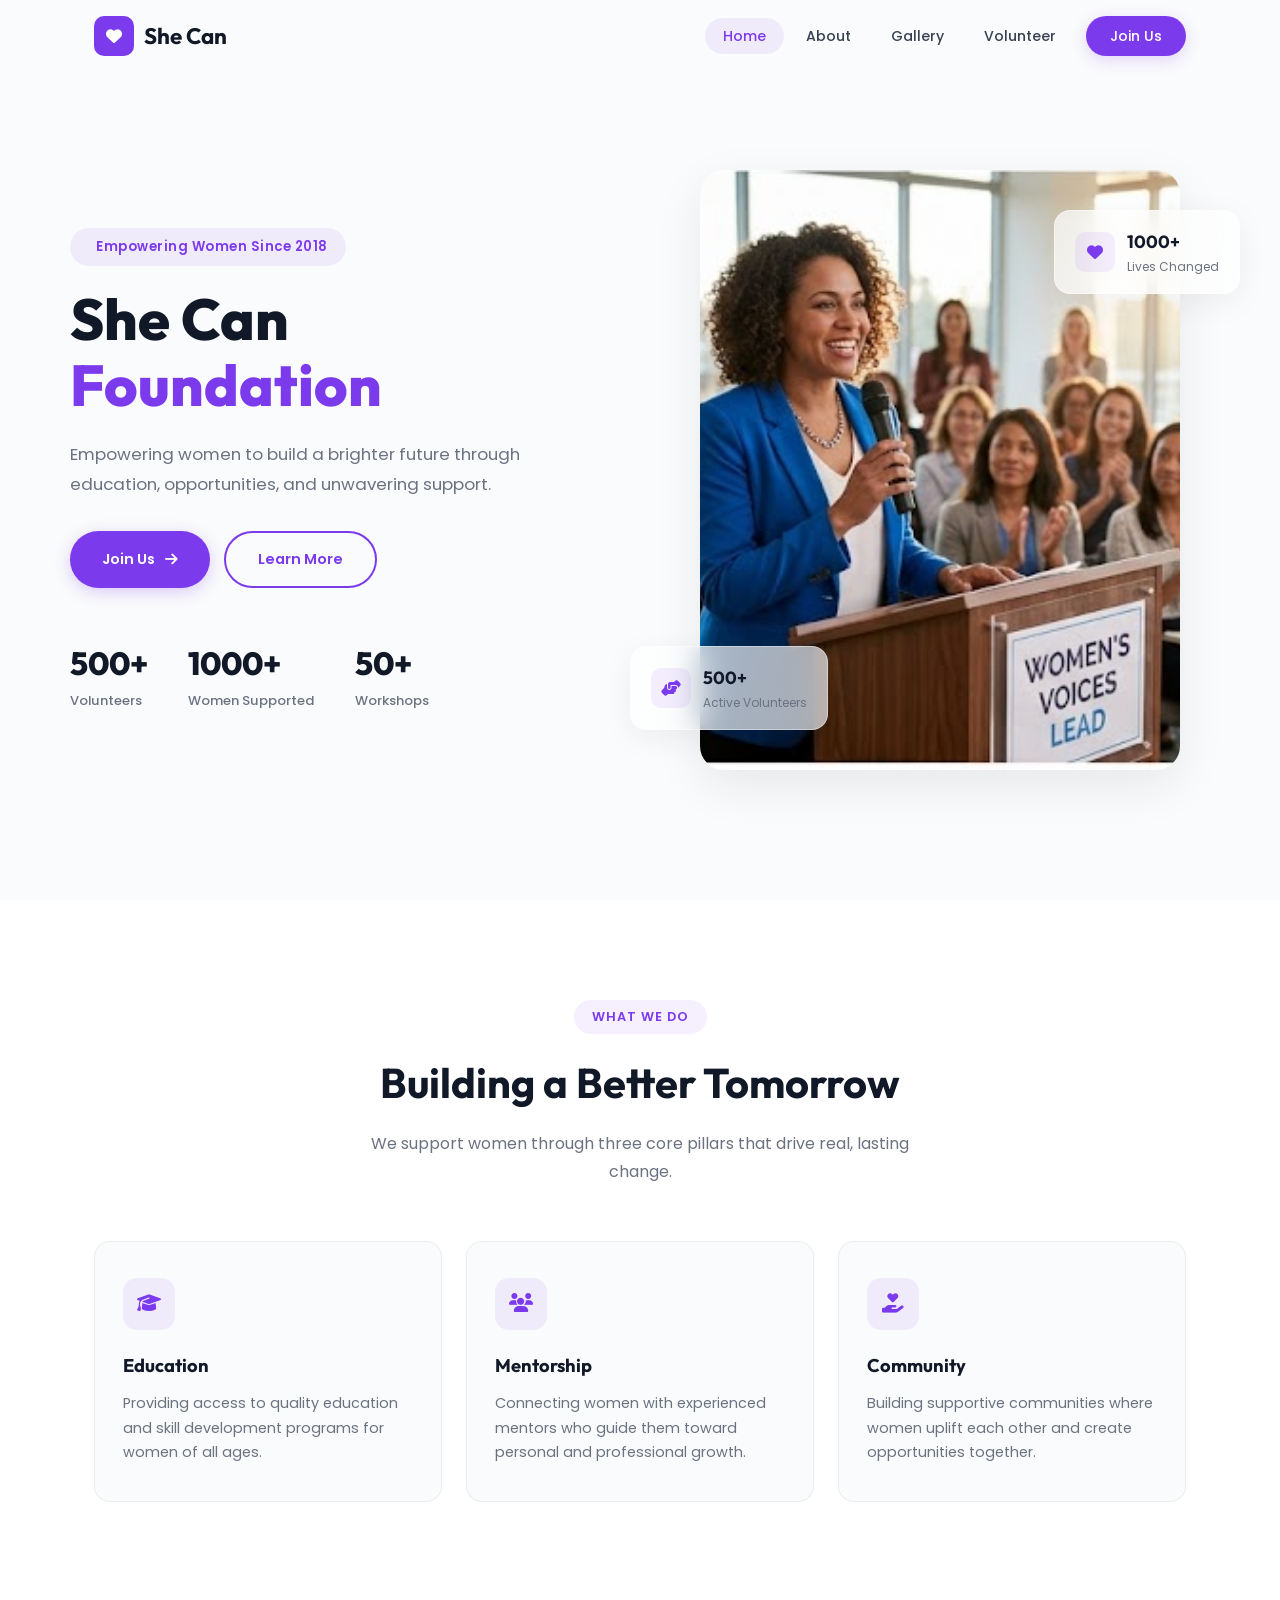
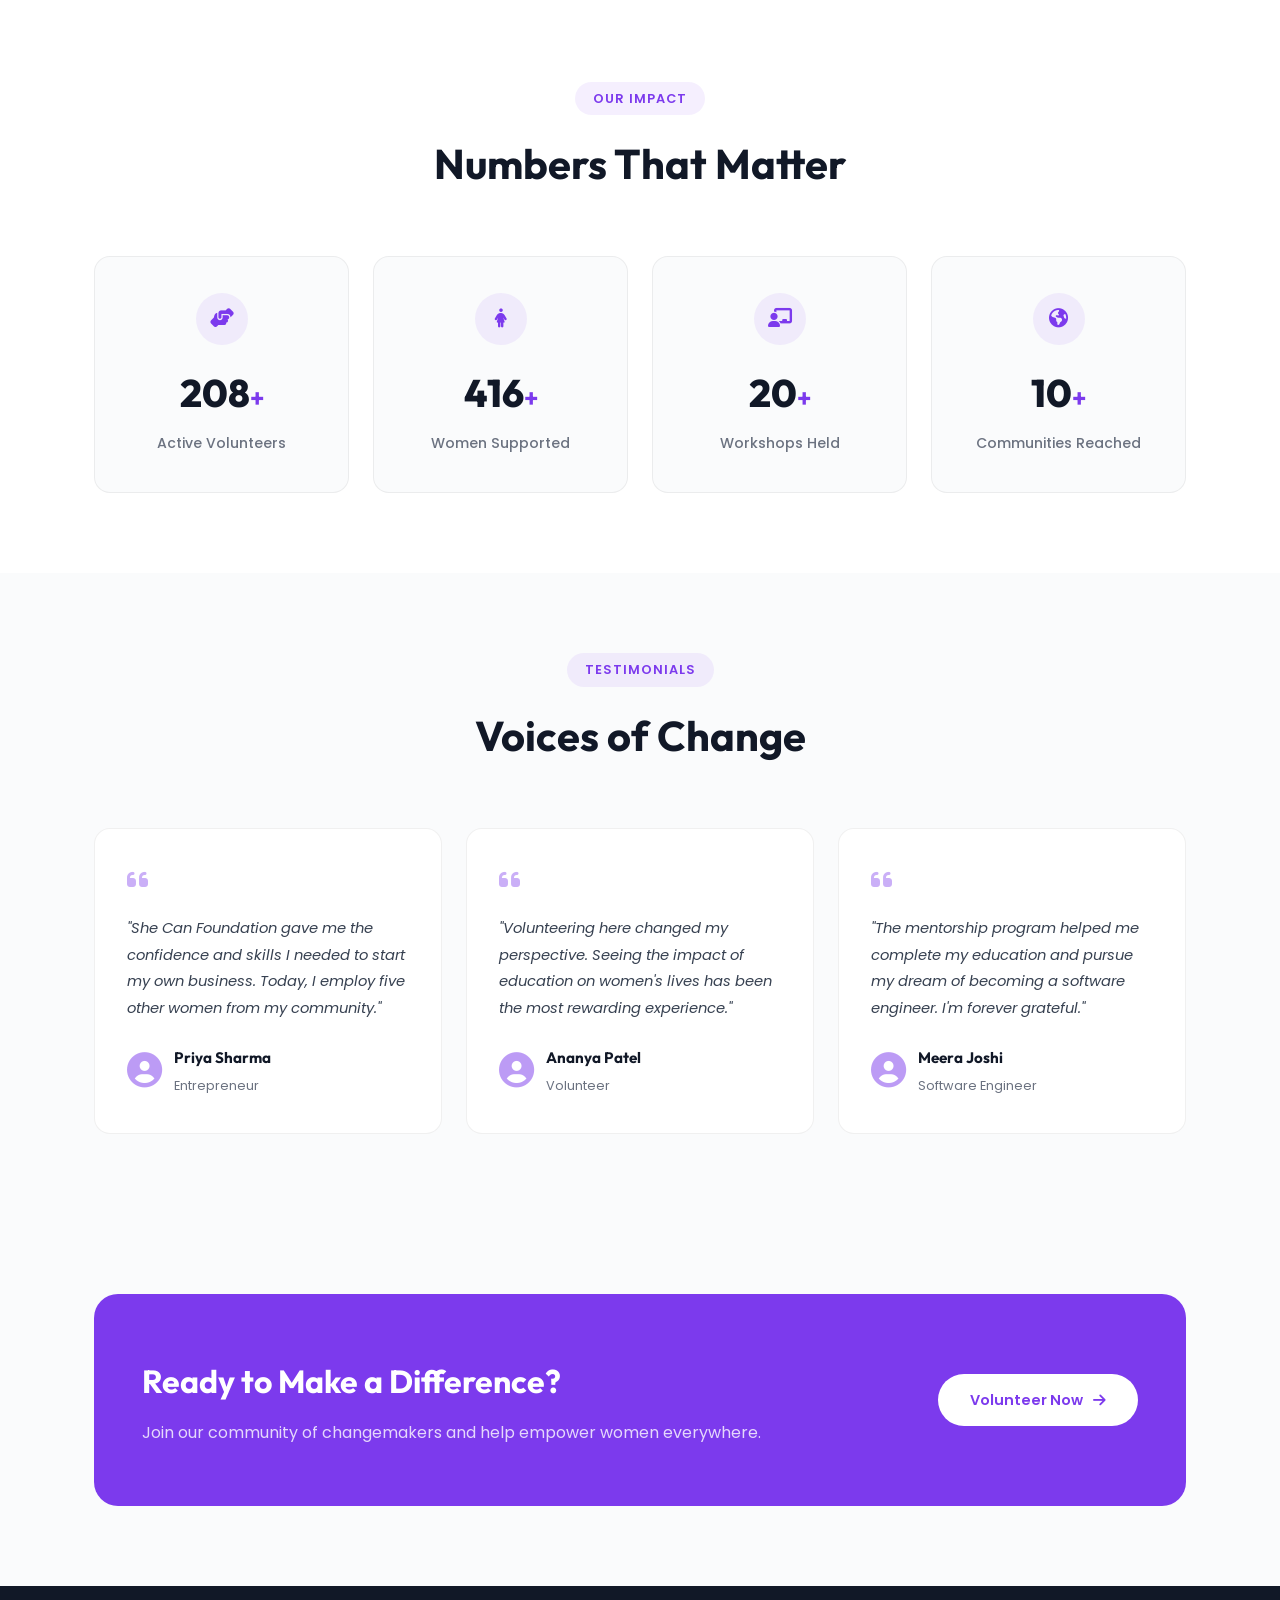
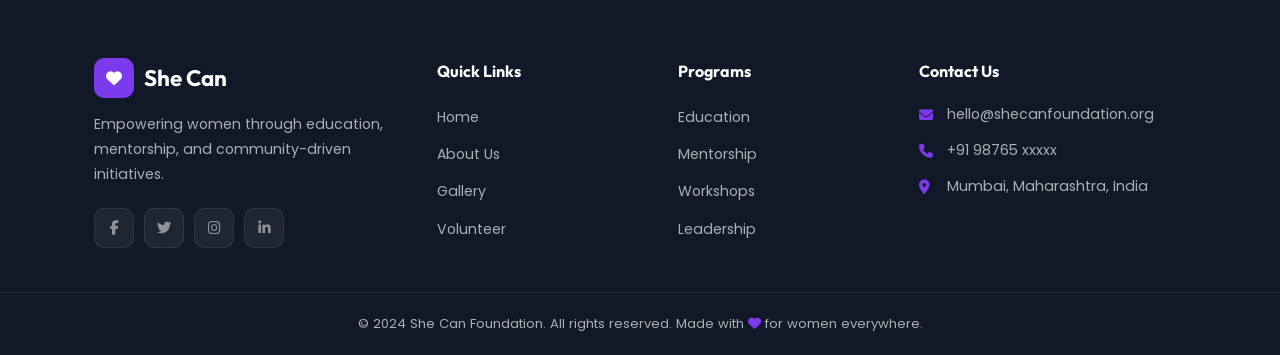
==== index.html @ 424907b6 "initial commit" ====
<!DOCTYPE html>
<html lang="en">

<head>
    <meta charset="UTF-8">
    <meta name="viewport" content="width=device-width, initial-scale=1.0">
    <meta name="description"
        content="She Can Foundation - Empowering women through education, mentorship, and community-driven initiatives.">
    <title>She Can Foundation | Empowering Women, Building Futures</title>
    <link rel="preconnect" href="https://fonts.googleapis.com">
    <link rel="preconnect" href="https://fonts.gstatic.com" crossorigin>
    <link
        href="https://fonts.googleapis.com/css2?family=Poppins:wght@300;400;500;600;700&family=Outfit:wght@400;500;600;700;800&display=swap"
        rel="stylesheet">
    <link rel="stylesheet" href="https://cdnjs.cloudflare.com/ajax/libs/font-awesome/6.5.1/css/all.min.css">
    <link rel="stylesheet" href="style.css">
</head>

<body>
    <!-- NAVBAR -->
    <nav class="navbar" id="navbar">
        <div class="nav-container">
            <a href="index.html" class="nav-logo">
                <span class="logo-icon"><i class="fas fa-heart"></i></span>
                <span class="logo-text">She Can</span>
            </a>
            <ul class="nav-links" id="navLinks">
                <li><a href="index.html" class="nav-link active">Home</a></li>
                <li><a href="about.html" class="nav-link">About</a></li>
                <li><a href="gallery.html" class="nav-link">Gallery</a></li>
                <li><a href="volunteer.html" class="nav-link">Volunteer</a></li>
                <li><a href="volunteer.html" class="nav-link btn-nav-cta">Join Us</a></li>
            </ul>
            <button class="hamburger" id="hamburger" aria-label="Toggle menu">
                <span class="bar"></span><span class="bar"></span><span class="bar"></span>
            </button>
        </div>
    </nav>

    <!-- HERO -->
    <section class="hero" id="home">
        <div class="hero-grid">
            <div class="hero-content">
                <div class="hero-tag animate-on-scroll">
                    <i class="fas fa-sparkles"></i> Empowering Women Since 2018
                </div>
                <h1 class="hero-title animate-on-scroll">
                    She Can<br><span class="highlight">Foundation</span>
                </h1>
                <p class="hero-description animate-on-scroll">
                    Empowering women to build a brighter future through education, opportunities, and unwavering
                    support.
                </p>
                <div class="hero-buttons animate-on-scroll">
                    <a href="volunteer.html" class="btn btn-primary">
                        <span>Join Us</span><i class="fas fa-arrow-right"></i>
                    </a>
                    <a href="about.html" class="btn btn-outline"><span>Learn More</span></a>
                </div>
                <div class="hero-stats animate-on-scroll">
                    <div class="hero-stat">
                        <h3>500+</h3>
                        <p>Volunteers</p>
                    </div>
                    <div class="hero-stat">
                        <h3>1000+</h3>
                        <p>Women Supported</p>
                    </div>
                    <div class="hero-stat">
                        <h3>50+</h3>
                        <p>Workshops</p>
                    </div>
                </div>
            </div>
            <div class="hero-visual animate-on-scroll">
                <div class="hero-image-wrapper">
                    <img src="images/empowerment.jpg" alt="Women empowerment"
                        onerror="this.style.display='none'; this.parentElement.querySelector('.hero-image-placeholder').style.display='flex';">
                    <div class="hero-image-placeholder" style="display:none;">
                        <i class="fas fa-image"></i>
                        <span>Add empowerment.jpg</span>
                    </div>
                </div>
                <div class="hero-float-card card-1 glass">
                    <div class="float-card-content">
                        <div class="float-card-icon"><i class="fas fa-hands-helping"></i></div>
                        <div class="float-card-text">
                            <h4>500+</h4>
                            <p>Active Volunteers</p>
                        </div>
                    </div>
                </div>
                <div class="hero-float-card card-2 glass">
                    <div class="float-card-content">
                        <div class="float-card-icon"><i class="fas fa-heart"></i></div>
                        <div class="float-card-text">
                            <h4>1000+</h4>
                            <p>Lives Changed</p>
                        </div>
                    </div>
                </div>
            </div>
        </div>
    </section>

    <!-- QUICK INTRO -->
    <section class="intro">
        <div class="container">
            <div class="section-header animate-on-scroll">
                <span class="section-tag">What We Do</span>
                <h2 class="section-title">Building a Better Tomorrow</h2>
                <p class="section-subtitle">We support women through three core pillars that drive real, lasting change.
                </p>
            </div>
            <div class="intro-grid">
                <div class="intro-card animate-on-scroll">
                    <div class="intro-icon"><i class="fas fa-graduation-cap"></i></div>
                    <h3>Education</h3>
                    <p>Providing access to quality education and skill development programs for women of all ages.</p>
                </div>
                <div class="intro-card animate-on-scroll">
                    <div class="intro-icon"><i class="fas fa-users"></i></div>
                    <h3>Mentorship</h3>
                    <p>Connecting women with experienced mentors who guide them toward personal and professional growth.
                    </p>
                </div>
                <div class="intro-card animate-on-scroll">
                    <div class="intro-icon"><i class="fas fa-hand-holding-heart"></i></div>
                    <h3>Community</h3>
                    <p>Building supportive communities where women uplift each other and create opportunities together.
                    </p>
                </div>
            </div>
        </div>
    </section>

    <!-- IMPACT STATS -->
    <section class="impact-section" id="impact">
        <div class="container">
            <div class="section-header animate-on-scroll">
                <span class="section-tag">Our Impact</span>
                <h2 class="section-title">Numbers That Matter</h2>
            </div>
            <div class="stats-grid">
                <div class="stat-card animate-on-scroll">
                    <div class="stat-icon"><i class="fas fa-hands-helping"></i></div>
                    <h3 class="stat-number" data-target="500">0</h3><span class="stat-plus">+</span>
                    <p class="stat-label">Active Volunteers</p>
                </div>
                <div class="stat-card animate-on-scroll">
                    <div class="stat-icon"><i class="fas fa-female"></i></div>
                    <h3 class="stat-number" data-target="1000">0</h3><span class="stat-plus">+</span>
                    <p class="stat-label">Women Supported</p>
                </div>
                <div class="stat-card animate-on-scroll">
                    <div class="stat-icon"><i class="fas fa-chalkboard-teacher"></i></div>
                    <h3 class="stat-number" data-target="50">0</h3><span class="stat-plus">+</span>
                    <p class="stat-label">Workshops Held</p>
                </div>
                <div class="stat-card animate-on-scroll">
                    <div class="stat-icon"><i class="fas fa-globe-americas"></i></div>
                    <h3 class="stat-number" data-target="25">0</h3><span class="stat-plus">+</span>
                    <p class="stat-label">Communities Reached</p>
                </div>
            </div>
        </div>
    </section>

    <!-- TESTIMONIALS -->
    <section class="testimonials-section">
        <div class="container">
            <div class="section-header animate-on-scroll">
                <span class="section-tag">Testimonials</span>
                <h2 class="section-title">Voices of Change</h2>
            </div>
            <div class="testimonials-grid">
                <div class="testimonial-card animate-on-scroll">
                    <div class="testimonial-quote"><i class="fas fa-quote-left"></i></div>
                    <p class="testimonial-text">"She Can Foundation gave me the confidence and skills I needed to start
                        my own business. Today, I employ five other women from my community."</p>
                    <div class="testimonial-author">
                        <div class="author-avatar"><i class="fas fa-user-circle"></i></div>
                        <div class="author-info">
                            <h4>Priya Sharma</h4><span>Entrepreneur</span>
                        </div>
                    </div>
                </div>
                <div class="testimonial-card animate-on-scroll">
                    <div class="testimonial-quote"><i class="fas fa-quote-left"></i></div>
                    <p class="testimonial-text">"Volunteering here changed my perspective. Seeing the impact of
                        education on women's lives has been the most rewarding experience."</p>
                    <div class="testimonial-author">
                        <div class="author-avatar"><i class="fas fa-user-circle"></i></div>
                        <div class="author-info">
                            <h4>Ananya Patel</h4><span>Volunteer</span>
                        </div>
                    </div>
                </div>
                <div class="testimonial-card animate-on-scroll">
                    <div class="testimonial-quote"><i class="fas fa-quote-left"></i></div>
                    <p class="testimonial-text">"The mentorship program helped me complete my education and pursue my
                        dream of becoming a software engineer. I'm forever grateful."</p>
                    <div class="testimonial-author">
                        <div class="author-avatar"><i class="fas fa-user-circle"></i></div>
                        <div class="author-info">
                            <h4>Meera Joshi</h4><span>Software Engineer</span>
                        </div>
                    </div>
                </div>
            </div>
        </div>
    </section>

    <!-- CTA BANNER -->
    <section class="cta-banner">
        <div class="container">
            <div class="cta-wrapper animate-on-scroll">
                <div class="cta-text">
                    <h2>Ready to Make a Difference?</h2>
                    <p>Join our community of changemakers and help empower women everywhere.</p>
                </div>
                <a href="volunteer.html" class="btn btn-white">
                    <span>Volunteer Now</span><i class="fas fa-arrow-right"></i>
                </a>
            </div>
        </div>
    </section>

    <!-- FOOTER -->
    <footer class="footer">
        <div class="footer-top">
            <div class="container">
                <div class="footer-grid">
                    <div class="footer-brand">
                        <a href="index.html" class="footer-logo">
                            <span class="logo-icon"><i class="fas fa-heart"></i></span>
                            <span class="logo-text">She Can</span>
                        </a>
                        <p class="footer-description">Empowering women through education, mentorship, and
                            community-driven initiatives.</p>
                        <div class="footer-socials">
                            <a href="#" class="social-link" aria-label="Facebook"><i class="fab fa-facebook-f"></i></a>
                            <a href="#" class="social-link" aria-label="Twitter"><i class="fab fa-twitter"></i></a>
                            <a href="#" class="social-link" aria-label="Instagram"><i class="fab fa-instagram"></i></a>
                            <a href="#" class="social-link" aria-label="LinkedIn"><i class="fab fa-linkedin-in"></i></a>
                        </div>
                    </div>
                    <div class="footer-links-group">
                        <h4>Quick Links</h4>
                        <ul class="footer-links">
                            <li><a href="index.html">Home</a></li>
                            <li><a href="about.html">About Us</a></li>
                            <li><a href="gallery.html">Gallery</a></li>
                            <li><a href="volunteer.html">Volunteer</a></li>
                        </ul>
                    </div>
                    <div class="footer-links-group">
                        <h4>Programs</h4>
                        <ul class="footer-links">
                            <li><a href="#">Education</a></li>
                            <li><a href="#">Mentorship</a></li>
                            <li><a href="#">Workshops</a></li>
                            <li><a href="#">Leadership</a></li>
                        </ul>
                    </div>
                    <div class="footer-contact">
                        <h4>Contact Us</h4>
                        <ul class="contact-list">
                            <li><i class="fas fa-envelope"></i><a
                                    href="mailto:hello@shecanfoundation.org">hello@shecanfoundation.org</a></li>
                            <li><i class="fas fa-phone"></i><span>+91 98765 xxxxx</span></li>
                            <li><i class="fas fa-map-marker-alt"></i><span>Mumbai, Maharashtra, India</span></li>
                        </ul>
                    </div>
                </div>
            </div>
        </div>
        <div class="footer-bottom">
            <div class="container">
                <p>&copy; 2024 She Can Foundation. All rights reserved. Made with <i class="fas fa-heart"></i> for women
                    everywhere.</p>
            </div>
        </div>
    </footer>

    <button class="back-to-top" id="backToTop" aria-label="Back to top"><i class="fas fa-chevron-up"></i></button>
    <script src="script.js"></script>
</body>

</html>
---- style.css ----
/* ===== VARIABLES ===== */
:root {
    --bg: #FAFBFC;
    --white: #FFFFFF;
    --accent: #7C3AED;
    --accent-soft: rgba(124, 58, 237, 0.08);
    --accent-hover: #6D28D9;
    --dark: #111827;
    --text: #374151;
    --text-light: #6B7280;
    --border: rgba(0,0,0,0.06);
    --glass: rgba(255,255,255,0.65);
    --glass-border: rgba(255,255,255,0.4);
    --shadow-sm: 0 1px 3px rgba(0,0,0,0.04);
    --shadow: 0 8px 32px rgba(0,0,0,0.06);
    --shadow-lg: 0 16px 48px rgba(0,0,0,0.08);
    --radius: 16px;
    --radius-sm: 10px;
    --radius-full: 50px;
    --transition: all 0.35s cubic-bezier(0.4, 0, 0.2, 1);
}

/* ===== RESET ===== */
*, *::before, *::after { margin: 0; padding: 0; box-sizing: border-box; }
html { scroll-behavior: smooth; }
body {
    font-family: 'Poppins', sans-serif;
    color: var(--text);
    background: var(--bg);
    overflow-x: hidden;
    line-height: 1.7;
}
a { text-decoration: none; color: inherit; }
ul { list-style: none; }
img { max-width: 100%; height: auto; display: block; }
.container { max-width: 1140px; margin: 0 auto; padding: 0 24px; }

/* ===== ANIMATIONS ===== */
.animate-on-scroll { opacity: 0; transform: translateY(30px); transition: opacity 0.7s ease, transform 0.7s ease; }
.animate-on-scroll.visible { opacity: 1; transform: translateY(0); }
@keyframes float { 0%,100% { transform: translateY(0); } 50% { transform: translateY(-12px); } }
@keyframes fadeIn { from { opacity: 0; } to { opacity: 1; } }
@keyframes scrollWheel { 0% { opacity: 1; transform: translateY(0); } 100% { opacity: 0; transform: translateY(8px); } }

/* ===== GLASS CARD ===== */
.glass {
    background: var(--glass);
    backdrop-filter: blur(16px);
    -webkit-backdrop-filter: blur(16px);
    border: 1px solid var(--glass-border);
    border-radius: var(--radius);
}

/* ===== BUTTONS ===== */
.btn {
    display: inline-flex; align-items: center; gap: 10px;
    padding: 14px 32px; border-radius: var(--radius-full);
    font-family: 'Poppins', sans-serif; font-weight: 600; font-size: 0.9rem;
    cursor: pointer; transition: var(--transition); border: none;
}
.btn-primary {
    background: var(--accent); color: var(--white);
    box-shadow: 0 4px 16px rgba(124,58,237,0.25);
}
.btn-primary:hover {
    background: var(--accent-hover);
    transform: translateY(-2px);
    box-shadow: 0 8px 24px rgba(124,58,237,0.3);
}
.btn-primary i { transition: transform 0.3s ease; }
.btn-primary:hover i { transform: translateX(4px); }
.btn-outline {
    background: transparent; color: var(--accent);
    border: 2px solid var(--accent);
}
.btn-outline:hover {
    background: var(--accent); color: var(--white);
    transform: translateY(-2px);
}

/* ===== NAVBAR ===== */
.navbar {
    position: fixed; top: 0; left: 0; width: 100%; z-index: 1000;
    padding: 16px 0; transition: var(--transition);
}
.navbar.scrolled {
    background: var(--glass); backdrop-filter: blur(20px);
    -webkit-backdrop-filter: blur(20px);
    border-bottom: 1px solid var(--border);
    padding: 10px 0; box-shadow: var(--shadow-sm);
}
.nav-container {
    max-width: 1140px; margin: 0 auto; padding: 0 24px;
    display: flex; align-items: center; justify-content: space-between;
}
.nav-logo { display: flex; align-items: center; gap: 10px; z-index: 1001; }
.logo-icon {
    width: 40px; height: 40px; border-radius: var(--radius-sm);
    background: var(--accent); display: flex; align-items: center;
    justify-content: center; color: white; font-size: 1rem;
}
.logo-text {
    font-family: 'Outfit', sans-serif; font-size: 1.4rem;
    font-weight: 700; color: var(--dark);
}
.nav-links { display: flex; align-items: center; gap: 4px; }
.nav-link {
    padding: 8px 18px; border-radius: var(--radius-full); font-size: 0.88rem;
    font-weight: 500; color: var(--text); transition: var(--transition);
}
.nav-link:hover, .nav-link.active { color: var(--accent); background: var(--accent-soft); }
.btn-nav-cta {
    background: var(--accent) !important; color: white !important;
    padding: 10px 24px !important; margin-left: 8px;
    box-shadow: 0 4px 16px rgba(124,58,237,0.2);
}
.btn-nav-cta:hover { background: var(--accent-hover) !important; transform: translateY(-2px); }
.hamburger { display: none; flex-direction: column; gap: 5px; background: none; border: none; cursor: pointer; z-index: 1001; padding: 5px; }
.bar { width: 26px; height: 2.5px; background: var(--dark); border-radius: 3px; transition: var(--transition); }
.hamburger.active .bar:nth-child(1) { transform: rotate(45deg) translate(5px,5px); }
.hamburger.active .bar:nth-child(2) { opacity: 0; }
.hamburger.active .bar:nth-child(3) { transform: rotate(-45deg) translate(5px,-5px); }

/* ===== HERO (index.html) ===== */
.hero {
    min-height: 100vh; display: flex; align-items: center;
    padding: 120px 24px 80px; position: relative; background: var(--bg);
}
.hero-grid {
    max-width: 1140px; margin: 0 auto; width: 100%;
    display: grid; grid-template-columns: 1fr 1fr; gap: 60px; align-items: center;
}
.hero-tag {
    display: inline-flex; align-items: center; gap: 8px;
    padding: 8px 18px; border-radius: var(--radius-full);
    background: var(--accent-soft); color: var(--accent);
    font-size: 0.82rem; font-weight: 600; letter-spacing: 0.5px;
    margin-bottom: 20px;
}
.hero-title {
    font-family: 'Outfit', sans-serif; font-size: clamp(2.4rem, 5vw, 3.6rem);
    font-weight: 800; color: var(--dark); line-height: 1.15; margin-bottom: 20px;
}
.hero-title .highlight { color: var(--accent); }
.hero-description {
    font-size: 1.05rem; color: var(--text-light); line-height: 1.8; margin-bottom: 32px;
    max-width: 480px;
}
.hero-buttons { display: flex; gap: 14px; flex-wrap: wrap; margin-bottom: 48px; }
.hero-stats {
    display: flex; gap: 40px;
}
.hero-stat h3 {
    font-family: 'Outfit', sans-serif; font-size: 2rem; font-weight: 800;
    color: var(--dark);
}
.hero-stat p { font-size: 0.82rem; color: var(--text-light); font-weight: 500; }
.hero-visual { position: relative; display: flex; justify-content: center; }
.hero-image-wrapper {
    width: 100%; max-width: 480px; aspect-ratio: 4/5; border-radius: 24px;
    overflow: hidden; box-shadow: var(--shadow-lg); position: relative;
}
.hero-image-wrapper img { width: 100%; height: 100%; object-fit: cover; }
.hero-image-placeholder {
    width: 100%; height: 100%;
    background: linear-gradient(145deg, #F3E8FF, #EDE9FE, #F5F3FF);
    display: flex; flex-direction: column; align-items: center; justify-content: center;
    color: var(--accent); font-size: 3rem;
}
.hero-image-placeholder span { font-size: 0.85rem; color: var(--text-light); margin-top: 12px; }
.hero-float-card {
    position: absolute; padding: 16px 20px; border-radius: var(--radius);
    box-shadow: var(--shadow); animation: float 4s ease-in-out infinite;
}
.hero-float-card.card-1 { bottom: 40px; left: -40px; background: var(--glass); backdrop-filter: blur(16px); border: 1px solid var(--glass-border); }
.hero-float-card.card-2 { top: 40px; right: -30px; background: var(--glass); backdrop-filter: blur(16px); border: 1px solid var(--glass-border); animation-delay: 1.5s; }
.float-card-content { display: flex; align-items: center; gap: 12px; }
.float-card-icon {
    width: 40px; height: 40px; border-radius: 10px; background: var(--accent-soft);
    display: flex; align-items: center; justify-content: center;
    color: var(--accent); font-size: 1rem;
}
.float-card-text h4 { font-family: 'Outfit', sans-serif; font-size: 1.1rem; font-weight: 700; color: var(--dark); }
.float-card-text p { font-size: 0.75rem; color: var(--text-light); }

/* ===== SECTION HEADERS ===== */
.section-header { text-align: center; margin-bottom: 56px; }
.section-tag {
    display: inline-block; padding: 6px 18px; border-radius: var(--radius-full);
    background: var(--accent-soft); color: var(--accent);
    font-size: 0.8rem; font-weight: 600; letter-spacing: 1px;
    text-transform: uppercase; margin-bottom: 14px;
}
.section-title {
    font-family: 'Outfit', sans-serif; font-size: clamp(1.8rem, 3.5vw, 2.6rem);
    font-weight: 700; color: var(--dark); margin-bottom: 12px;
}
.section-subtitle { font-size: 1rem; color: var(--text-light); max-width: 560px; margin: 0 auto; }

/* ===== QUICK INTRO (index.html) ===== */
.intro { padding: 100px 0; background: var(--white); }
.intro-grid {
    display: grid; grid-template-columns: repeat(3, 1fr); gap: 24px;
}
.intro-card {
    padding: 36px 28px; border-radius: var(--radius); background: var(--bg);
    border: 1px solid var(--border); transition: var(--transition);
}
.intro-card:hover { transform: translateY(-6px); box-shadow: var(--shadow); border-color: transparent; }
.intro-icon {
    width: 52px; height: 52px; border-radius: 14px; background: var(--accent-soft);
    display: flex; align-items: center; justify-content: center;
    color: var(--accent); font-size: 1.2rem; margin-bottom: 20px;
}
.intro-card h3 { font-family: 'Outfit', sans-serif; font-size: 1.15rem; font-weight: 700; color: var(--dark); margin-bottom: 10px; }
.intro-card p { font-size: 0.9rem; color: var(--text-light); line-height: 1.7; }

/* ===== CTA BANNER (index.html) ===== */
.cta-banner {
    padding: 80px 0; background: var(--bg);
}
.cta-wrapper {
    background: var(--accent); border-radius: 24px;
    padding: 60px 48px; display: flex; align-items: center;
    justify-content: space-between; gap: 32px;
}
.cta-text h2 {
    font-family: 'Outfit', sans-serif; font-size: 2rem;
    font-weight: 700; color: var(--white); margin-bottom: 10px;
}
.cta-text p { color: rgba(255,255,255,0.8); font-size: 1rem; }
.btn-white { background: var(--white); color: var(--accent); font-weight: 600; }
.btn-white:hover { transform: translateY(-2px); box-shadow: 0 8px 24px rgba(0,0,0,0.15); }

/* ===== PAGE HERO (inner pages) ===== */
.page-hero {
    padding: 140px 24px 60px; text-align: center; background: var(--white);
    border-bottom: 1px solid var(--border);
}
.page-hero .section-title { margin-bottom: 8px; }

/* ===== ABOUT PAGE ===== */
.about-section { padding: 80px 0; background: var(--bg); }
.about-content {
    display: grid; grid-template-columns: 1fr 1fr; gap: 60px; align-items: center;
    margin-bottom: 80px;
}
.about-text h3 { font-family: 'Outfit', sans-serif; font-size: 1.6rem; font-weight: 700; color: var(--dark); margin-bottom: 16px; }
.about-text p { font-size: 0.95rem; color: var(--text-light); line-height: 1.9; margin-bottom: 14px; }
.about-image {
    border-radius: 20px; overflow: hidden; aspect-ratio: 4/3;
    box-shadow: var(--shadow); background: #F3E8FF;
    display: flex; align-items: center; justify-content: center;
    color: var(--accent); font-size: 2.5rem;
}
.about-image img { width: 100%; height: 100%; object-fit: cover; }
.values-grid {
    display: grid; grid-template-columns: repeat(3, 1fr); gap: 24px;
}
.value-card {
    padding: 32px 24px; border-radius: var(--radius);
    background: var(--white); border: 1px solid var(--border);
    text-align: center; transition: var(--transition);
}
.value-card:hover { transform: translateY(-6px); box-shadow: var(--shadow); border-color: transparent; }
.value-icon {
    width: 56px; height: 56px; border-radius: 50%; background: var(--accent-soft);
    display: flex; align-items: center; justify-content: center;
    color: var(--accent); font-size: 1.3rem; margin: 0 auto 18px;
}
.value-card h4 { font-family: 'Outfit', sans-serif; font-size: 1.1rem; font-weight: 700; color: var(--dark); margin-bottom: 8px; }
.value-card p { font-size: 0.88rem; color: var(--text-light); }

/* ===== GALLERY PAGE ===== */
.gallery-section { padding: 80px 0; background: var(--bg); }
.gallery-grid {
    display: grid; grid-template-columns: repeat(auto-fit, minmax(320px, 1fr)); gap: 24px;
}
.gallery-card {
    border-radius: var(--radius); overflow: hidden;
    background: var(--white); border: 1px solid var(--border);
    transition: var(--transition);
}
.gallery-card:hover { transform: translateY(-6px); box-shadow: var(--shadow); }
.gallery-image {
    position: relative; overflow: hidden; height: 260px;
    background: #F3E8FF; display: flex; align-items: center;
    justify-content: center; color: var(--accent); font-size: 2rem;
}
.gallery-image img { width: 100%; height: 100%; object-fit: cover; transition: transform 0.5s ease; }
.gallery-card:hover .gallery-image img { transform: scale(1.05); }
.gallery-overlay {
    position: absolute; inset: 0;
    background: rgba(17,24,39,0.4);
    display: flex; align-items: flex-end; padding: 20px;
    opacity: 0; transition: opacity 0.3s ease;
}
.gallery-card:hover .gallery-overlay { opacity: 1; }
.gallery-label { color: white; font-weight: 600; font-size: 0.9rem; display: flex; align-items: center; gap: 8px; }
.gallery-info { padding: 20px 24px; }
.gallery-info h3 { font-family: 'Outfit', sans-serif; font-size: 1.1rem; font-weight: 700; color: var(--dark); margin-bottom: 6px; }
.gallery-info p { font-size: 0.85rem; color: var(--text-light); }

/* ===== IMPACT STATS ===== */
.impact-section { padding: 80px 0; background: var(--white); }
.stats-grid {
    display: grid; grid-template-columns: repeat(4, 1fr); gap: 24px;
}
.stat-card {
    text-align: center; padding: 36px 20px; border-radius: var(--radius);
    background: var(--bg); border: 1px solid var(--border);
    transition: var(--transition);
}
.stat-card:hover { transform: translateY(-4px); box-shadow: var(--shadow); }
.stat-icon {
    width: 52px; height: 52px; border-radius: 50%; background: var(--accent-soft);
    display: flex; align-items: center; justify-content: center;
    margin: 0 auto 16px; color: var(--accent); font-size: 1.2rem;
}
.stat-number {
    font-family: 'Outfit', sans-serif; font-size: 2.4rem; font-weight: 800;
    color: var(--dark); display: inline;
}
.stat-plus { font-family: 'Outfit', sans-serif; font-size: 1.6rem; font-weight: 700; color: var(--accent); }
.stat-label { color: var(--text-light); font-size: 0.88rem; margin-top: 6px; font-weight: 500; }

/* ===== TESTIMONIALS ===== */
.testimonials-section { padding: 80px 0; background: var(--bg); }
.testimonials-grid {
    display: grid; grid-template-columns: repeat(auto-fit, minmax(300px, 1fr)); gap: 24px;
}
.testimonial-card {
    padding: 32px; border-radius: var(--radius);
    background: var(--white); border: 1px solid var(--border);
    transition: var(--transition);
}
.testimonial-card:hover { transform: translateY(-4px); box-shadow: var(--shadow); }
.testimonial-quote { color: var(--accent); font-size: 1.5rem; margin-bottom: 14px; opacity: 0.4; }
.testimonial-text { font-size: 0.92rem; color: var(--text); line-height: 1.8; margin-bottom: 20px; font-style: italic; }
.testimonial-author { display: flex; align-items: center; gap: 12px; }
.author-avatar { font-size: 2.2rem; color: var(--accent); opacity: 0.5; }
.author-info h4 { font-family: 'Outfit', sans-serif; font-weight: 700; color: var(--dark); font-size: 0.95rem; }
.author-info span { font-size: 0.8rem; color: var(--text-light); }

/* ===== VOLUNTEER PAGE ===== */
.volunteer-section { padding: 80px 0; background: var(--bg); }
.volunteer-grid {
    display: grid; grid-template-columns: 1fr 1fr; gap: 60px; align-items: center;
}
.volunteer-text h3 { font-family: 'Outfit', sans-serif; font-size: 1.6rem; font-weight: 700; color: var(--dark); margin-bottom: 16px; }
.volunteer-text p { font-size: 0.95rem; color: var(--text-light); line-height: 1.8; margin-bottom: 24px; }
.volunteer-features { display: grid; gap: 12px; margin-bottom: 32px; }
.volunteer-feature { display: flex; align-items: center; gap: 12px; font-size: 0.9rem; font-weight: 500; color: var(--text); }
.volunteer-feature i { color: var(--accent); }
.volunteer-buttons { display: flex; gap: 14px; flex-wrap: wrap; }
.volunteer-visual-card {
    padding: 48px 36px; border-radius: 20px; background: var(--accent);
    color: white; text-align: center; box-shadow: 0 16px 48px rgba(124,58,237,0.2);
}
.volunteer-visual-card .v-icon { font-size: 3rem; margin-bottom: 16px; }
.volunteer-visual-card h3 { font-family: 'Outfit', sans-serif; font-size: 1.4rem; font-weight: 700; margin-bottom: 8px; }
.volunteer-visual-card p { font-size: 0.9rem; opacity: 0.85; }

/* ===== VOLUNTEER FORM ===== */
.form-section { padding: 80px 0; background: var(--white); }
.form-wrapper {
    max-width: 760px; margin: 0 auto; padding: 48px; border-radius: 20px;
    background: var(--bg); border: 1px solid var(--border);
}
.volunteer-form { display: flex; flex-direction: column; gap: 20px; }
.form-row { display: grid; grid-template-columns: 1fr 1fr; gap: 20px; }
.form-group { display: flex; flex-direction: column; gap: 6px; }
.form-group.full-width { grid-column: 1 / -1; }
.form-group label {
    font-size: 0.85rem; font-weight: 600; color: var(--dark);
}
.required { color: #EF4444; }
.input-wrapper {
    position: relative; display: flex; align-items: center;
    background: var(--white); border: 1px solid var(--border);
    border-radius: var(--radius-sm); transition: var(--transition);
    overflow: hidden;
}
.input-wrapper:focus-within {
    border-color: var(--accent);
    box-shadow: 0 0 0 3px rgba(124,58,237,0.08);
}
.input-wrapper i {
    position: absolute; left: 14px; color: var(--text-light);
    font-size: 0.9rem; pointer-events: none; transition: color 0.3s;
}
.input-wrapper:focus-within i { color: var(--accent); }
.input-wrapper input,
.input-wrapper select,
.input-wrapper textarea {
    width: 100%; padding: 12px 14px 12px 42px; border: none; outline: none;
    font-family: 'Poppins', sans-serif; font-size: 0.9rem; color: var(--dark);
    background: transparent;
}
.input-wrapper select { cursor: pointer; -webkit-appearance: none; appearance: none; }
.input-wrapper textarea { resize: vertical; min-height: 100px; }
.textarea-wrapper { align-items: flex-start; }
.textarea-wrapper i { top: 14px; }
.error-msg {
    font-size: 0.78rem; color: #EF4444; min-height: 0;
    opacity: 0; transition: all 0.3s ease;
}
.error-msg.show { opacity: 1; min-height: 18px; }
.input-wrapper.error { border-color: #EF4444; }
.input-wrapper.error i { color: #EF4444; }

/* Checkbox group */
.checkbox-group {
    display: flex; flex-wrap: wrap; gap: 16px; margin-top: 4px;
}
.checkbox-label {
    display: flex; align-items: center; gap: 8px;
    font-size: 0.88rem; font-weight: 500; color: var(--text); cursor: pointer;
    padding: 8px 16px; border-radius: var(--radius-sm);
    background: var(--white); border: 1px solid var(--border);
    transition: var(--transition);
}
.checkbox-label:hover { border-color: var(--accent); }
.checkbox-label input[type="checkbox"] {
    width: 16px; height: 16px; accent-color: var(--accent); cursor: pointer;
}
.checkbox-label:has(input:checked) {
    background: var(--accent-soft); border-color: var(--accent); color: var(--accent);
}

/* Submit button */
.btn-submit { align-self: flex-start; margin-top: 8px; }

/* Success overlay */
.form-success {
    display: none; position: fixed; inset: 0; z-index: 2000;
    background: rgba(0,0,0,0.4); backdrop-filter: blur(6px);
    align-items: center; justify-content: center;
}
.form-success.show { display: flex; animation: fadeIn 0.3s ease; }
.success-content {
    text-align: center; padding: 48px 40px; max-width: 420px; width: 90%;
    background: var(--white) !important; border: 1px solid var(--border) !important;
    border-radius: 20px !important; box-shadow: var(--shadow-lg);
}
.success-icon { font-size: 3.5rem; color: #10B981; margin-bottom: 16px; }
.success-content h3 {
    font-family: 'Outfit', sans-serif; font-size: 1.5rem;
    font-weight: 700; color: var(--dark); margin-bottom: 10px;
}
.success-content p { font-size: 0.92rem; color: var(--text-light); margin-bottom: 24px; line-height: 1.7; }

.footer { background: var(--dark); color: rgba(255,255,255,0.65); }
.footer-top { padding: 72px 0 40px; }
.footer-grid { display: grid; grid-template-columns: 1.5fr 1fr 1fr 1.3fr; gap: 36px; }
.footer-logo { display: flex; align-items: center; gap: 10px; margin-bottom: 14px; }
.footer-logo .logo-text { color: var(--white); }
.footer-description { font-size: 0.88rem; line-height: 1.8; margin-bottom: 20px; }
.footer-socials { display: flex; gap: 10px; }
.social-link {
    width: 40px; height: 40px; border-radius: var(--radius-sm);
    background: rgba(255,255,255,0.06); border: 1px solid rgba(255,255,255,0.08);
    display: flex; align-items: center; justify-content: center;
    color: rgba(255,255,255,0.5); transition: var(--transition); font-size: 0.9rem;
}
.social-link:hover { background: var(--accent); color: white; transform: translateY(-3px); }
.footer-links-group h4, .footer-contact h4 {
    font-family: 'Outfit', sans-serif; color: var(--white); font-size: 1rem;
    font-weight: 700; margin-bottom: 18px;
}
.footer-links li { margin-bottom: 10px; }
.footer-links a { font-size: 0.88rem; transition: var(--transition); }
.footer-links a:hover { color: var(--white); padding-left: 4px; }
.contact-list li { display: flex; align-items: center; gap: 10px; margin-bottom: 12px; font-size: 0.88rem; }
.contact-list i { color: var(--accent); width: 18px; }
.contact-list a { transition: var(--transition); }
.contact-list a:hover { color: var(--white); }
.footer-bottom {
    padding: 20px 0; border-top: 1px solid rgba(255,255,255,0.06);
    text-align: center; font-size: 0.82rem;
}
.footer-bottom .fa-heart { color: var(--accent); }

/* ===== BACK TO TOP ===== */
.back-to-top {
    position: fixed; bottom: 28px; right: 28px; width: 44px; height: 44px;
    border-radius: 12px; background: var(--accent); color: white; border: none;
    cursor: pointer; display: flex; align-items: center; justify-content: center;
    font-size: 1rem; box-shadow: 0 4px 16px rgba(124,58,237,0.3);
    opacity: 0; visibility: hidden; transform: translateY(20px);
    transition: var(--transition); z-index: 999;
}
.back-to-top.visible { opacity: 1; visibility: visible; transform: translateY(0); }
.back-to-top:hover { transform: translateY(-3px); }

/* ===== RESPONSIVE ===== */
@media (max-width: 992px) {
    .hero-grid { grid-template-columns: 1fr; text-align: center; }
    .hero-description { margin: 0 auto 32px; }
    .hero-buttons { justify-content: center; }
    .hero-stats { justify-content: center; }
    .hero-visual { margin-top: 40px; }
    .hero-float-card.card-1 { left: 10px; }
    .hero-float-card.card-2 { right: 10px; }
    .about-content { grid-template-columns: 1fr; }
    .volunteer-grid { grid-template-columns: 1fr; }
    .volunteer-visual-card { max-width: 360px; margin: 0 auto; }
    .footer-grid { grid-template-columns: 1fr 1fr; }
    .stats-grid { grid-template-columns: repeat(2, 1fr); }
    .values-grid { grid-template-columns: 1fr; }
    .cta-wrapper { flex-direction: column; text-align: center; }
}

@media (max-width: 768px) {
    .nav-links {
        position: fixed; top: 0; right: -100%; width: 75%; height: 100vh;
        background: rgba(255,255,255,0.97); backdrop-filter: blur(20px);
        flex-direction: column; justify-content: center; gap: 6px;
        padding: 40px; transition: right 0.4s ease;
        box-shadow: -8px 0 30px rgba(0,0,0,0.06);
    }
    .nav-links.active { right: 0; }
    .hamburger { display: flex; }
    .nav-link { font-size: 1.05rem; padding: 12px 20px; width: 100%; text-align: center; }
    .btn-nav-cta { width: 100%; justify-content: center; margin-left: 0 !important; }
    .intro-grid { grid-template-columns: 1fr; }
    .gallery-grid { grid-template-columns: 1fr; }
    .footer-grid { grid-template-columns: 1fr; gap: 28px; }
    .testimonials-grid { grid-template-columns: 1fr; }
    .form-row { grid-template-columns: 1fr; }
    .form-wrapper { padding: 32px 24px; }
    .checkbox-group { gap: 10px; }
}

@media (max-width: 480px) {
    .hero { padding: 110px 20px 60px; }
    .hero-stats { flex-direction: column; gap: 16px; }
    .hero-float-card { display: none; }
    .stats-grid { grid-template-columns: 1fr; }
    .hero-buttons, .volunteer-buttons { flex-direction: column; align-items: stretch; }
    .btn { justify-content: center; }
    .cta-wrapper { padding: 40px 24px; }
}
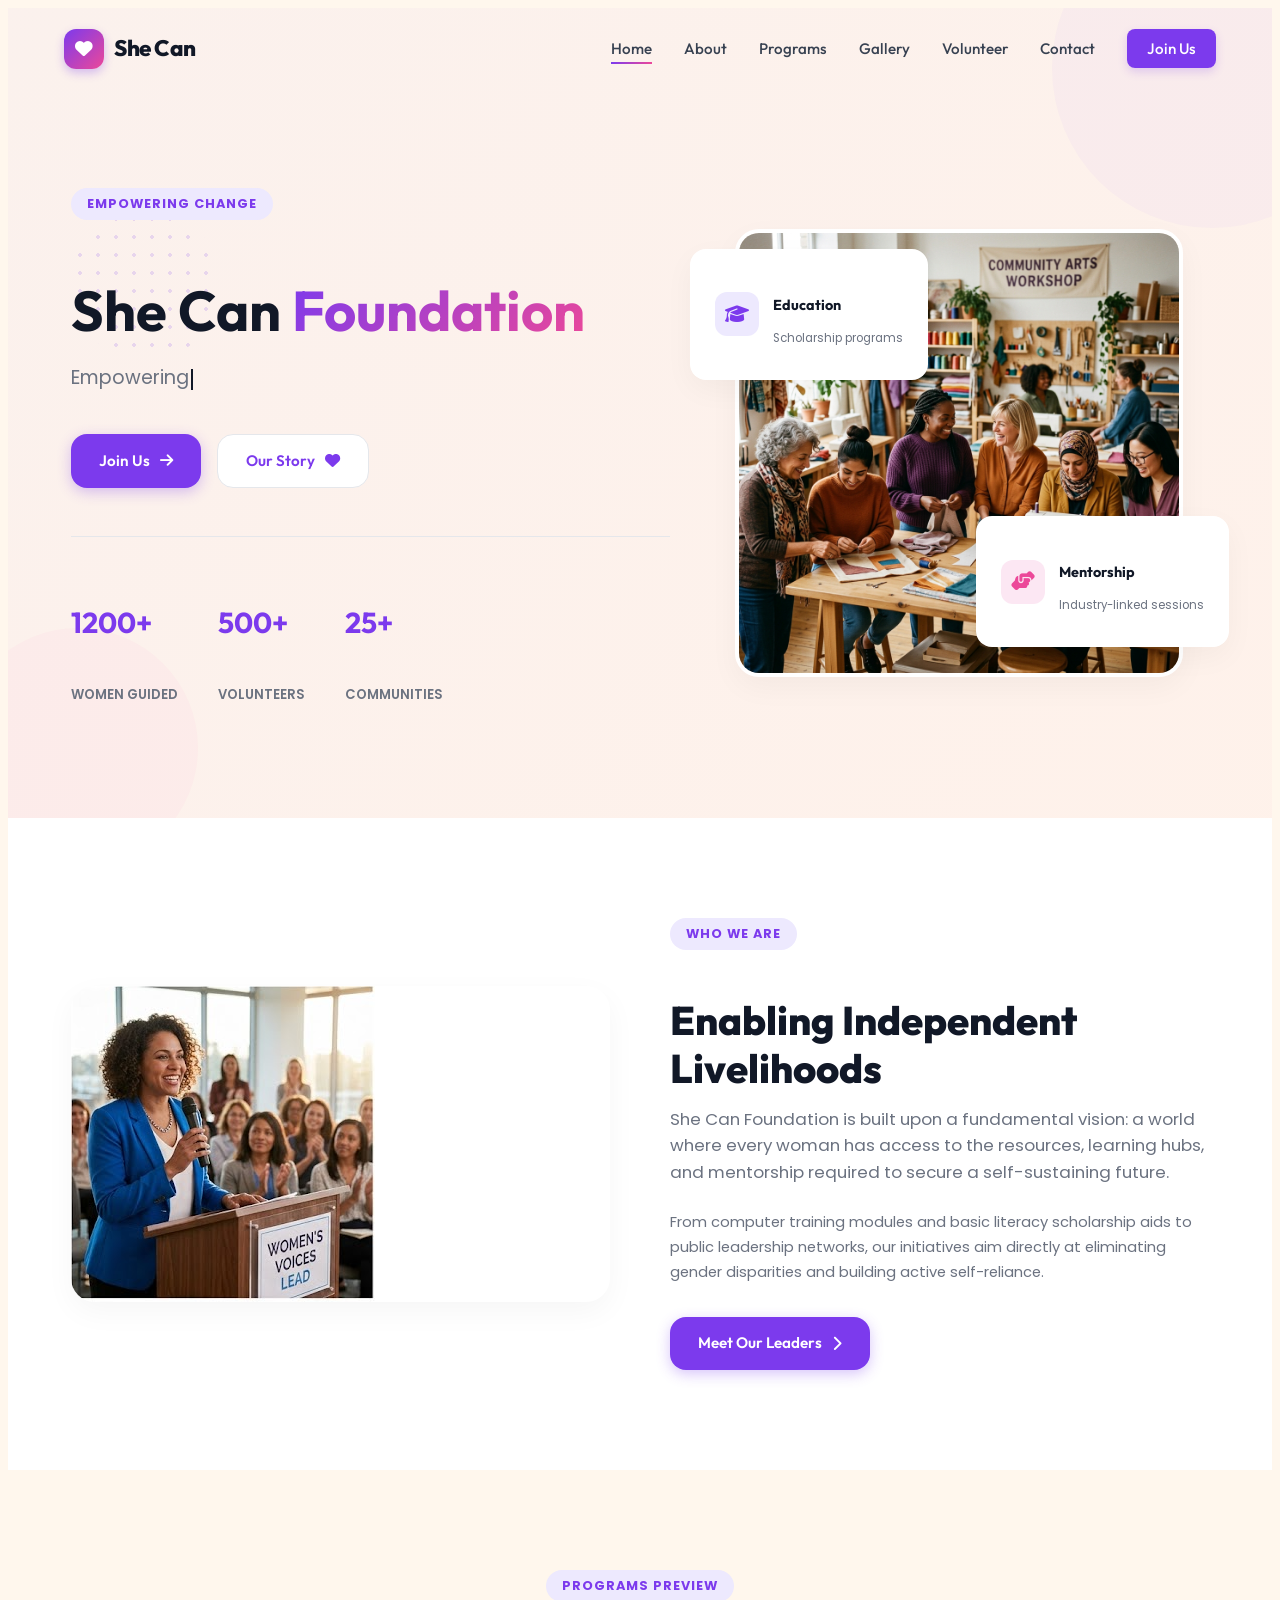
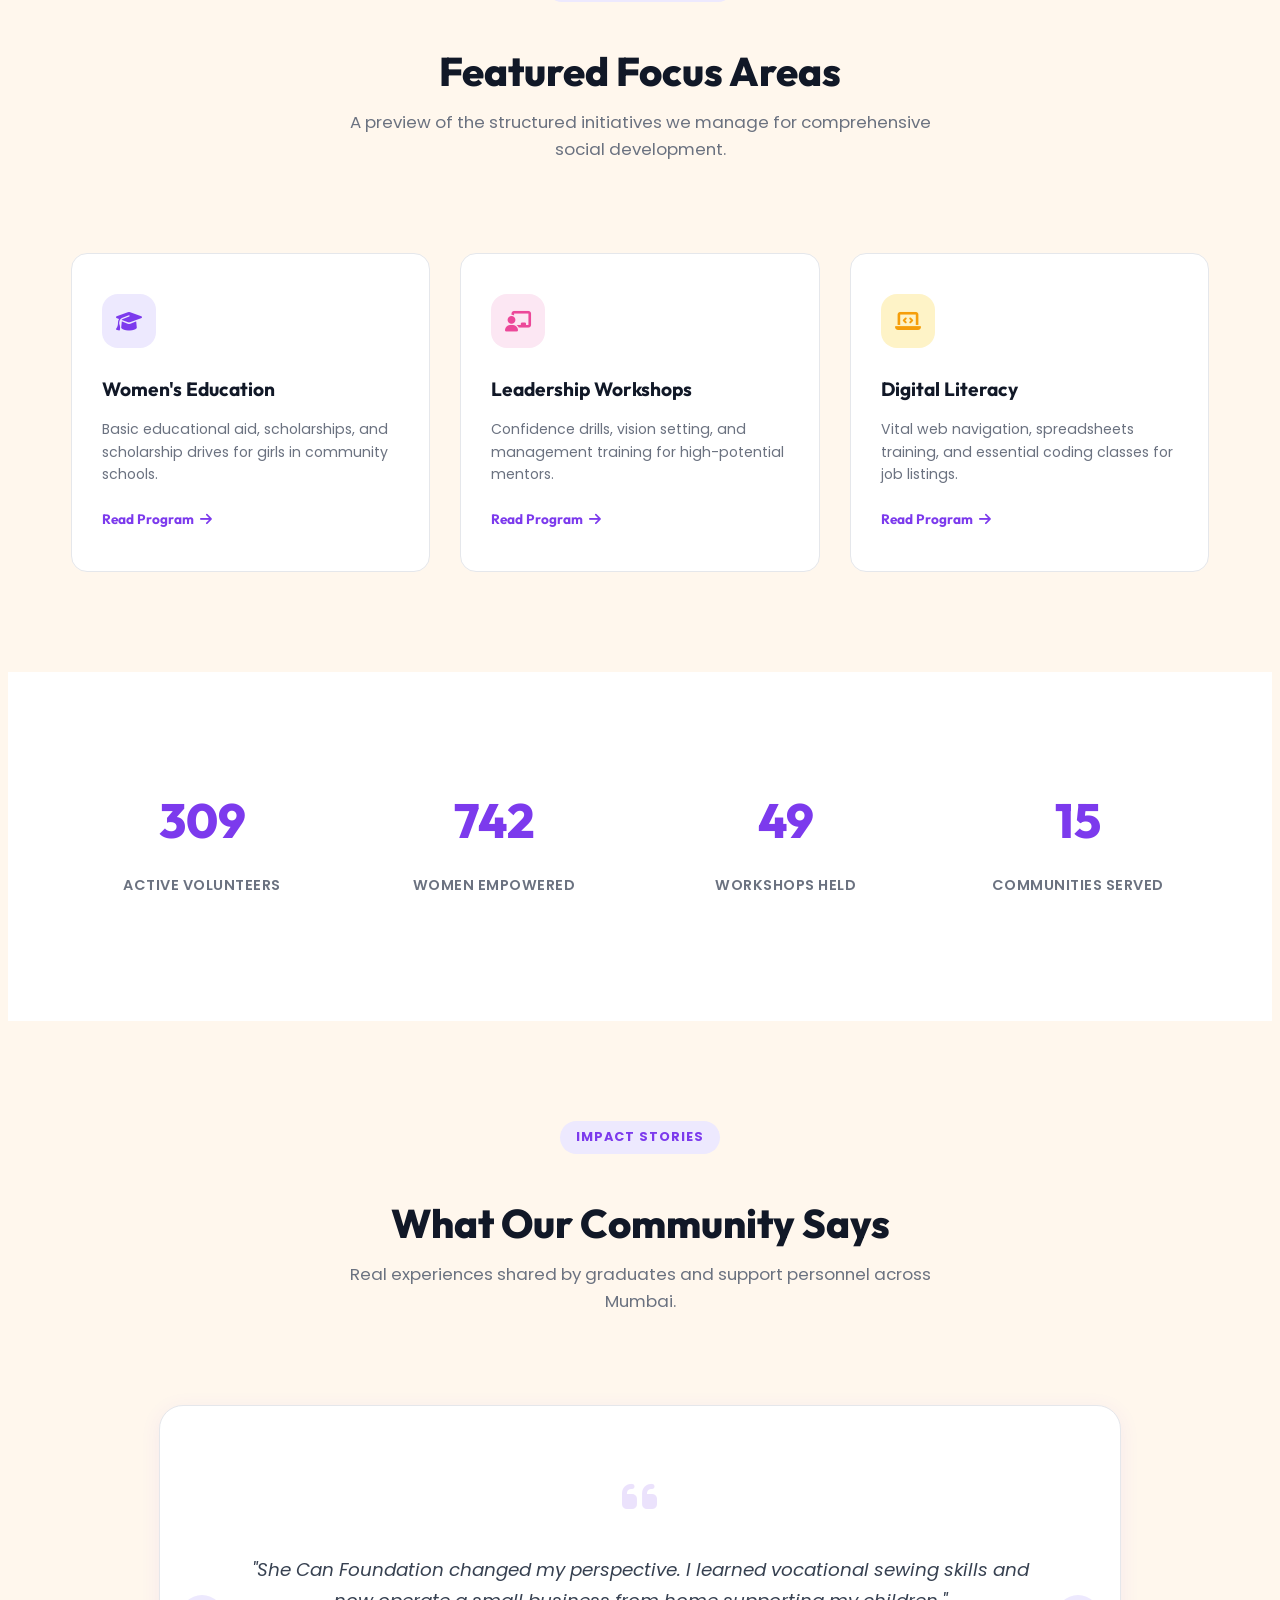
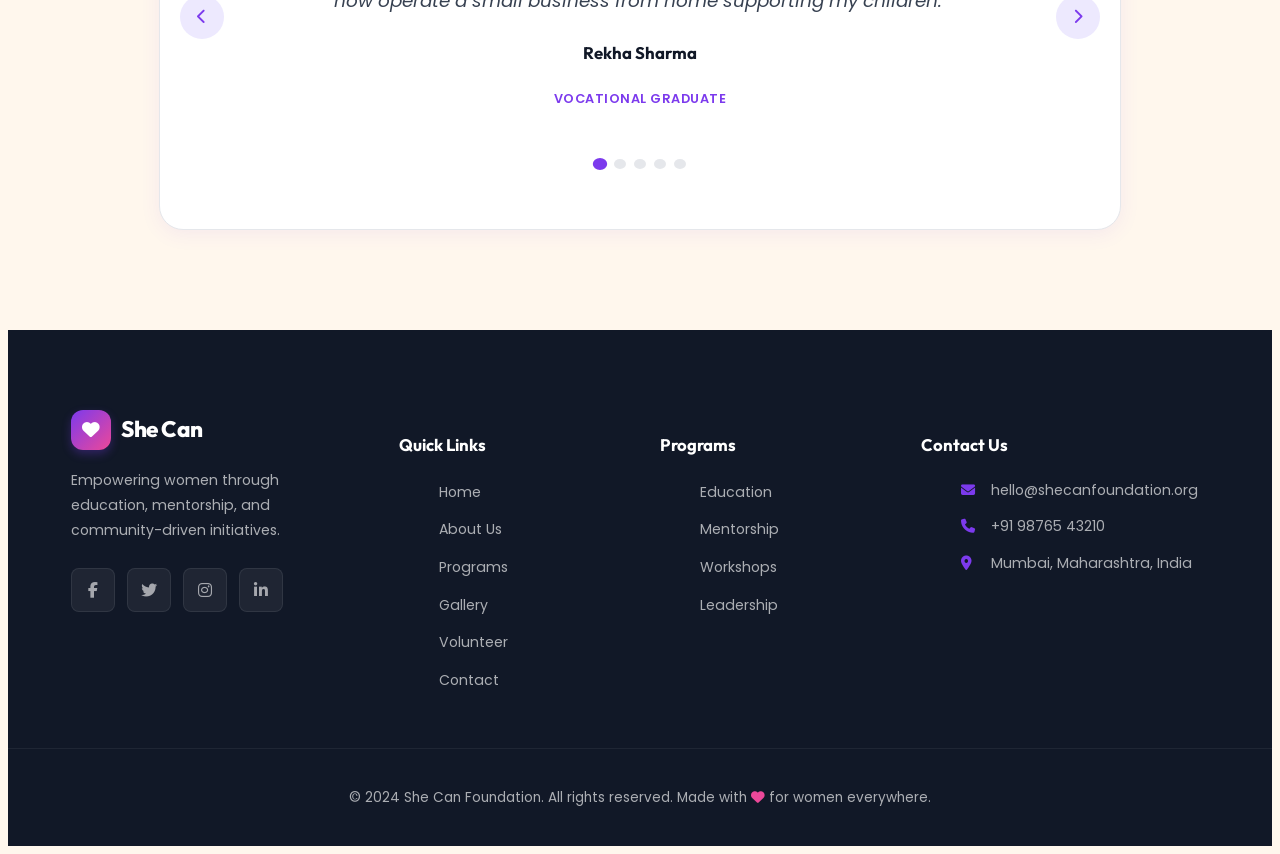
==== commit 94fb8915: "Added new features" ====
--- a/index.html
+++ b/index.html
@@ -4,19 +4,25 @@
 <head>
     <meta charset="UTF-8">
     <meta name="viewport" content="width=device-width, initial-scale=1.0">
-    <meta name="description"
-        content="She Can Foundation - Empowering women through education, mentorship, and community-driven initiatives.">
+    <meta name="description" content="She Can Foundation is a professional NGO dedicated to empowering women through education, mentorship, and community action in India.">
     <title>She Can Foundation | Empowering Women, Building Futures</title>
     <link rel="preconnect" href="https://fonts.googleapis.com">
     <link rel="preconnect" href="https://fonts.gstatic.com" crossorigin>
-    <link
-        href="https://fonts.googleapis.com/css2?family=Poppins:wght@300;400;500;600;700&family=Outfit:wght@400;500;600;700;800&display=swap"
-        rel="stylesheet">
+    <link href="https://fonts.googleapis.com/css2?family=Poppins:wght@300;400;500;600;700&family=Outfit:wght@400;500;600;700;800&display=swap" rel="stylesheet">
     <link rel="stylesheet" href="https://cdnjs.cloudflare.com/ajax/libs/font-awesome/6.5.1/css/all.min.css">
-    <link rel="stylesheet" href="style.css">
+    
+    <!-- Premium Stylesheet Links -->
+    <link rel="stylesheet" href="css/style.css">
+    <link rel="stylesheet" href="css/animations.css">
+    <link rel="stylesheet" href="css/responsive.css">
 </head>
 
 <body>
+    <!-- PAGE LOADER OVERLAY -->
+    <div class="page-loader" id="pageLoader">
+        <div class="loader-spinner"></div>
+    </div>
+
     <!-- NAVBAR -->
     <nav class="navbar" id="navbar">
         <div class="nav-container">
@@ -27,8 +33,10 @@
             <ul class="nav-links" id="navLinks">
                 <li><a href="index.html" class="nav-link active">Home</a></li>
                 <li><a href="about.html" class="nav-link">About</a></li>
+                <li><a href="programs.html" class="nav-link">Programs</a></li>
                 <li><a href="gallery.html" class="nav-link">Gallery</a></li>
                 <li><a href="volunteer.html" class="nav-link">Volunteer</a></li>
+                <li><a href="contact.html" class="nav-link">Contact</a></li>
                 <li><a href="volunteer.html" class="nav-link btn-nav-cta">Join Us</a></li>
             </ul>
             <button class="hamburger" id="hamburger" aria-label="Toggle menu">
@@ -37,191 +45,211 @@
         </div>
     </nav>
 
-    <!-- HERO -->
-    <section class="hero" id="home">
-        <div class="hero-grid">
-            <div class="hero-content">
-                <div class="hero-tag animate-on-scroll">
-                    <i class="fas fa-sparkles"></i> Empowering Women Since 2018
-                </div>
-                <h1 class="hero-title animate-on-scroll">
-                    She Can<br><span class="highlight">Foundation</span>
-                </h1>
-                <p class="hero-description animate-on-scroll">
-                    Empowering women to build a brighter future through education, opportunities, and unwavering
-                    support.
-                </p>
-                <div class="hero-buttons animate-on-scroll">
-                    <a href="volunteer.html" class="btn btn-primary">
-                        <span>Join Us</span><i class="fas fa-arrow-right"></i>
-                    </a>
-                    <a href="about.html" class="btn btn-outline"><span>Learn More</span></a>
-                </div>
-                <div class="hero-stats animate-on-scroll">
-                    <div class="hero-stat">
-                        <h3>500+</h3>
-                        <p>Volunteers</p>
-                    </div>
-                    <div class="hero-stat">
-                        <h3>1000+</h3>
-                        <p>Women Supported</p>
-                    </div>
-                    <div class="hero-stat">
-                        <h3>50+</h3>
-                        <p>Workshops</p>
-                    </div>
-                </div>
-            </div>
-            <div class="hero-visual animate-on-scroll">
-                <div class="hero-image-wrapper">
-                    <img src="images/empowerment.jpg" alt="Women empowerment"
-                        onerror="this.style.display='none'; this.parentElement.querySelector('.hero-image-placeholder').style.display='flex';">
-                    <div class="hero-image-placeholder" style="display:none;">
-                        <i class="fas fa-image"></i>
-                        <span>Add empowerment.jpg</span>
-                    </div>
-                </div>
-                <div class="hero-float-card card-1 glass">
-                    <div class="float-card-content">
-                        <div class="float-card-icon"><i class="fas fa-hands-helping"></i></div>
-                        <div class="float-card-text">
+    <!-- HERO SECTION -->
+    <section class="hero">
+        <!-- Floating geometric shapes -->
+        <div class="shape shape-circle-1 float-slow"></div>
+        <div class="shape shape-circle-2 float-reverse"></div>
+        <div class="shape shape-dots float-fast"></div>
+
+        <div class="container">
+            <div class="hero-grid">
+                <div class="hero-text" data-aos="fade-right">
+                    <span class="section-tag">Empowering Change</span>
+                    <h1 class="hero-title">She Can <span class="gradient-text">Foundation</span></h1>
+                    <p class="hero-description"><span class="typing-text"></span></p>
+                    
+                    <div class="hero-buttons">
+                        <a href="volunteer.html" class="btn btn-primary"><span>Join Us</span><i class="fas fa-arrow-right"></i></a>
+                        <a href="about.html" class="btn btn-white"><span>Our Story</span><i class="fas fa-heart"></i></a>
+                    </div>
+
+                    <div class="hero-stats">
+                        <div class="hero-stat">
+                            <h4>1200+</h4>
+                            <p>Women Guided</p>
+                        </div>
+                        <div class="hero-stat">
                             <h4>500+</h4>
-                            <p>Active Volunteers</p>
-                        </div>
-                    </div>
-                </div>
-                <div class="hero-float-card card-2 glass">
-                    <div class="float-card-content">
-                        <div class="float-card-icon"><i class="fas fa-heart"></i></div>
-                        <div class="float-card-text">
-                            <h4>1000+</h4>
-                            <p>Lives Changed</p>
-                        </div>
-                    </div>
-                </div>
-            </div>
-        </div>
-    </section>
-
-    <!-- QUICK INTRO -->
-    <section class="intro">
+                            <p>Volunteers</p>
+                        </div>
+                        <div class="hero-stat">
+                            <h4>25+</h4>
+                            <p>Communities</p>
+                        </div>
+                    </div>
+                </div>
+
+                <div class="hero-visual" data-aos="fade-left">
+                    <img class="hero-main-img" src="images/hero-women.png" alt="Empowered women celebrating together" 
+                        onerror="this.style.display='none'; this.parentElement.innerHTML+='<div style=\'width:360px;height:360px;border-radius:24px;background:var(--primary-soft);display:flex;align-items:center;justify-content:center;color:var(--primary)\'><i class=\'fas fa-people-roof\' style=\'font-size:4rem\'></i></div>';">
+                    
+                    <!-- Floating glassmorphism cards -->
+                    <div class="hero-float-card card-1 glass-card float-slow">
+                        <div class="float-card-icon"><i class="fas fa-graduation-cap"></i></div>
+                        <div class="float-card-info">
+                            <h5>Education</h5>
+                            <p>Scholarship programs</p>
+                        </div>
+                    </div>
+
+                    <div class="hero-float-card card-2 glass-card float-reverse">
+                        <div class="float-card-icon"><i class="fas fa-handshake-angle"></i></div>
+                        <div class="float-card-info">
+                            <h5>Mentorship</h5>
+                            <p>Industry-linked sessions</p>
+                        </div>
+                    </div>
+                </div>
+            </div>
+        </div>
+    </section>
+
+    <!-- INTRO SECTION -->
+    <section class="intro-section">
+        <div class="container">
+            <div class="intro-grid">
+                <div class="intro-visual" data-aos="fade-right">
+                    <img src="images/empowerment.jpg" alt="Women attending skill session"
+                        onerror="this.style.display='none'; this.parentElement.innerHTML='<div style=\'height:320px;background:var(--secondary-soft);display:flex;align-items:center;justify-content:center;color:var(--secondary)\'><i class=\'fas fa-briefcase\' style=\'font-size:3rem\'></i></div>';">
+                </div>
+                <div class="intro-text" data-aos="fade-left">
+                    <span class="section-tag">Who We Are</span>
+                    <h2 class="section-title">Enabling Independent Livelihoods</h2>
+                    <p class="section-subtitle" style="margin-bottom: 24px;">She Can Foundation is built upon a fundamental vision: a world where every woman has access to the resources, learning hubs, and mentorship required to secure a self-sustaining future.</p>
+                    <p style="color: var(--text-light); font-size: 0.92rem; margin-bottom: 32px; line-height: 1.7;">From computer training modules and basic literacy scholarship aids to public leadership networks, our initiatives aim directly at eliminating gender disparities and building active self-reliance.</p>
+                    <a href="about.html" class="btn btn-primary"><span>Meet Our Leaders</span><i class="fas fa-chevron-right"></i></a>
+                </div>
+            </div>
+        </div>
+    </section>
+
+    <!-- FEATURED PROGRAMS SECTION -->
+    <section class="featured-programs">
         <div class="container">
             <div class="section-header animate-on-scroll">
-                <span class="section-tag">What We Do</span>
-                <h2 class="section-title">Building a Better Tomorrow</h2>
-                <p class="section-subtitle">We support women through three core pillars that drive real, lasting change.
-                </p>
-            </div>
-            <div class="intro-grid">
-                <div class="intro-card animate-on-scroll">
-                    <div class="intro-icon"><i class="fas fa-graduation-cap"></i></div>
-                    <h3>Education</h3>
-                    <p>Providing access to quality education and skill development programs for women of all ages.</p>
-                </div>
-                <div class="intro-card animate-on-scroll">
-                    <div class="intro-icon"><i class="fas fa-users"></i></div>
-                    <h3>Mentorship</h3>
-                    <p>Connecting women with experienced mentors who guide them toward personal and professional growth.
-                    </p>
-                </div>
-                <div class="intro-card animate-on-scroll">
-                    <div class="intro-icon"><i class="fas fa-hand-holding-heart"></i></div>
-                    <h3>Community</h3>
-                    <p>Building supportive communities where women uplift each other and create opportunities together.
-                    </p>
-                </div>
-            </div>
-        </div>
-    </section>
-
-    <!-- IMPACT STATS -->
-    <section class="impact-section" id="impact">
+                <span class="section-tag">Programs Preview</span>
+                <h2 class="section-title">Featured Focus Areas</h2>
+                <p class="section-subtitle">A preview of the structured initiatives we manage for comprehensive social development.</p>
+            </div>
+
+            <div class="preview-grid">
+                <!-- Preview 1 -->
+                <div class="preview-card" data-aos="fade-up">
+                    <div class="preview-card-icon"><i class="fas fa-graduation-cap"></i></div>
+                    <h4>Women's Education</h4>
+                    <p>Basic educational aid, scholarships, and scholarship drives for girls in community schools.</p>
+                    <a href="programs.html" class="preview-card-link"><span>Read Program</span><i class="fas fa-arrow-right"></i></a>
+                </div>
+
+                <!-- Preview 2 -->
+                <div class="preview-card" data-aos="fade-up" data-aos-delay="100">
+                    <div class="preview-card-icon"><i class="fas fa-chalkboard-user"></i></div>
+                    <h4>Leadership Workshops</h4>
+                    <p>Confidence drills, vision setting, and management training for high-potential mentors.</p>
+                    <a href="programs.html" class="preview-card-link"><span>Read Program</span><i class="fas fa-arrow-right"></i></a>
+                </div>
+
+                <!-- Preview 3 -->
+                <div class="preview-card" data-aos="fade-up" data-aos-delay="200">
+                    <div class="preview-card-icon"><i class="fas fa-laptop-code"></i></div>
+                    <h4>Digital Literacy</h4>
+                    <p>Vital web navigation, spreadsheets training, and essential coding classes for job listings.</p>
+                    <a href="programs.html" class="preview-card-link"><span>Read Program</span><i class="fas fa-arrow-right"></i></a>
+                </div>
+            </div>
+        </div>
+    </section>
+
+    <!-- COUNTER STATS SECTION -->
+    <section class="stats-section">
+        <div class="container">
+            <div class="stats-grid">
+                <!-- Stat 1 -->
+                <div class="stat-card" data-aos="zoom-in">
+                    <div class="stat-number" data-target="500">0</div>
+                    <p>Active Volunteers</p>
+                </div>
+                <!-- Stat 2 -->
+                <div class="stat-card" data-aos="zoom-in" data-aos-delay="100">
+                    <div class="stat-number" data-target="1200">0</div>
+                    <p>Women Empowered</p>
+                </div>
+                <!-- Stat 3 -->
+                <div class="stat-card" data-aos="zoom-in" data-aos-delay="200">
+                    <div class="stat-number" data-target="80">0</div>
+                    <p>Workshops Held</p>
+                </div>
+                <!-- Stat 4 -->
+                <div class="stat-card" data-aos="zoom-in" data-aos-delay="300">
+                    <div class="stat-number" data-target="25">0</div>
+                    <p>Communities Served</p>
+                </div>
+            </div>
+        </div>
+    </section>
+
+    <!-- TESTIMONIALS SECTION -->
+    <section class="testimonials-section">
         <div class="container">
             <div class="section-header animate-on-scroll">
-                <span class="section-tag">Our Impact</span>
-                <h2 class="section-title">Numbers That Matter</h2>
-            </div>
-            <div class="stats-grid">
-                <div class="stat-card animate-on-scroll">
-                    <div class="stat-icon"><i class="fas fa-hands-helping"></i></div>
-                    <h3 class="stat-number" data-target="500">0</h3><span class="stat-plus">+</span>
-                    <p class="stat-label">Active Volunteers</p>
-                </div>
-                <div class="stat-card animate-on-scroll">
-                    <div class="stat-icon"><i class="fas fa-female"></i></div>
-                    <h3 class="stat-number" data-target="1000">0</h3><span class="stat-plus">+</span>
-                    <p class="stat-label">Women Supported</p>
-                </div>
-                <div class="stat-card animate-on-scroll">
-                    <div class="stat-icon"><i class="fas fa-chalkboard-teacher"></i></div>
-                    <h3 class="stat-number" data-target="50">0</h3><span class="stat-plus">+</span>
-                    <p class="stat-label">Workshops Held</p>
-                </div>
-                <div class="stat-card animate-on-scroll">
-                    <div class="stat-icon"><i class="fas fa-globe-americas"></i></div>
-                    <h3 class="stat-number" data-target="25">0</h3><span class="stat-plus">+</span>
-                    <p class="stat-label">Communities Reached</p>
-                </div>
-            </div>
-        </div>
-    </section>
-
-    <!-- TESTIMONIALS -->
-    <section class="testimonials-section">
-        <div class="container">
-            <div class="section-header animate-on-scroll">
-                <span class="section-tag">Testimonials</span>
-                <h2 class="section-title">Voices of Change</h2>
-            </div>
-            <div class="testimonials-grid">
-                <div class="testimonial-card animate-on-scroll">
-                    <div class="testimonial-quote"><i class="fas fa-quote-left"></i></div>
-                    <p class="testimonial-text">"She Can Foundation gave me the confidence and skills I needed to start
-                        my own business. Today, I employ five other women from my community."</p>
-                    <div class="testimonial-author">
-                        <div class="author-avatar"><i class="fas fa-user-circle"></i></div>
-                        <div class="author-info">
-                            <h4>Priya Sharma</h4><span>Entrepreneur</span>
-                        </div>
-                    </div>
-                </div>
-                <div class="testimonial-card animate-on-scroll">
-                    <div class="testimonial-quote"><i class="fas fa-quote-left"></i></div>
-                    <p class="testimonial-text">"Volunteering here changed my perspective. Seeing the impact of
-                        education on women's lives has been the most rewarding experience."</p>
-                    <div class="testimonial-author">
-                        <div class="author-avatar"><i class="fas fa-user-circle"></i></div>
-                        <div class="author-info">
-                            <h4>Ananya Patel</h4><span>Volunteer</span>
-                        </div>
-                    </div>
-                </div>
-                <div class="testimonial-card animate-on-scroll">
-                    <div class="testimonial-quote"><i class="fas fa-quote-left"></i></div>
-                    <p class="testimonial-text">"The mentorship program helped me complete my education and pursue my
-                        dream of becoming a software engineer. I'm forever grateful."</p>
-                    <div class="testimonial-author">
-                        <div class="author-avatar"><i class="fas fa-user-circle"></i></div>
-                        <div class="author-info">
-                            <h4>Meera Joshi</h4><span>Software Engineer</span>
-                        </div>
-                    </div>
-                </div>
-            </div>
-        </div>
-    </section>
-
-    <!-- CTA BANNER -->
-    <section class="cta-banner">
-        <div class="container">
-            <div class="cta-wrapper animate-on-scroll">
-                <div class="cta-text">
-                    <h2>Ready to Make a Difference?</h2>
-                    <p>Join our community of changemakers and help empower women everywhere.</p>
-                </div>
-                <a href="volunteer.html" class="btn btn-white">
-                    <span>Volunteer Now</span><i class="fas fa-arrow-right"></i>
-                </a>
+                <span class="section-tag">Impact Stories</span>
+                <h2 class="section-title">What Our Community Says</h2>
+                <p class="section-subtitle">Real experiences shared by graduates and support personnel across Mumbai.</p>
+            </div>
+
+            <!-- Testimonials slider carousel -->
+            <div class="testimonials-slider animate-on-scroll">
+                <div class="slider-track-container">
+                    <div class="slider-track">
+                        <!-- Slide 1 -->
+                        <div class="slide-item">
+                            <div class="slide-quote-icon"><i class="fas fa-quote-left"></i></div>
+                            <p class="slide-quote">"She Can Foundation changed my perspective. I learned vocational sewing skills and now operate a small business from home supporting my children."</p>
+                            <h4 class="slide-author-name">Rekha Sharma</h4>
+                            <p class="slide-author-role">Vocational Graduate</p>
+                        </div>
+
+                        <!-- Slide 2 -->
+                        <div class="slide-item">
+                            <div class="slide-quote-icon"><i class="fas fa-quote-left"></i></div>
+                            <p class="slide-quote">"The digital literacy class was life-changing. I had never touched a computer, and now I use email and spreadsheets confidently for my clerical job."</p>
+                            <h4 class="slide-author-name">Anjali Patil</h4>
+                            <p class="slide-author-role">Tech Skills Graduate</p>
+                        </div>
+
+                        <!-- Slide 3 -->
+                        <div class="slide-item">
+                            <div class="slide-quote-icon"><i class="fas fa-quote-left"></i></div>
+                            <p class="slide-quote">"The leadership mentors at the foundation gave me the confidence to apply for administrative positions and speak in public."</p>
+                            <h4 class="slide-author-name">Priya Nadar</h4>
+                            <p class="slide-author-role">Leadership Mentorship Alumna</p>
+                        </div>
+
+                        <!-- Slide 4 -->
+                        <div class="slide-item">
+                            <div class="slide-quote-icon"><i class="fas fa-quote-left"></i></div>
+                            <p class="slide-quote">"Seeing young girls receive basic school scholarships fills me with hope. Our community is growing stronger daily."</p>
+                            <h4 class="slide-author-name">Meera Deshmukh</h4>
+                            <p class="slide-author-role">Community Organizer</p>
+                        </div>
+
+                        <!-- Slide 5 -->
+                        <div class="slide-item">
+                            <div class="slide-quote-icon"><i class="fas fa-quote-left"></i></div>
+                            <p class="slide-quote">"As a volunteer mentor, witnessing a student complete her first computer course and get hired is the most rewarding feeling."</p>
+                            <h4 class="slide-author-name">Sonal Iyer</h4>
+                            <p class="slide-author-role">Active Volunteer Mentor</p>
+                        </div>
+                    </div>
+                </div>
+
+                <!-- Slider Arrows -->
+                <button class="slider-btn btn-prev" aria-label="Previous Slide"><i class="fas fa-chevron-left"></i></button>
+                <button class="slider-btn btn-next" aria-label="Next Slide"><i class="fas fa-chevron-right"></i></button>
+
+                <!-- Slider Indicators Dots -->
+                <div class="slider-dots"></div>
             </div>
         </div>
     </section>
@@ -236,8 +264,7 @@
                             <span class="logo-icon"><i class="fas fa-heart"></i></span>
                             <span class="logo-text">She Can</span>
                         </a>
-                        <p class="footer-description">Empowering women through education, mentorship, and
-                            community-driven initiatives.</p>
+                        <p class="footer-description">Empowering women through education, mentorship, and community-driven initiatives.</p>
                         <div class="footer-socials">
                             <a href="#" class="social-link" aria-label="Facebook"><i class="fab fa-facebook-f"></i></a>
                             <a href="#" class="social-link" aria-label="Twitter"><i class="fab fa-twitter"></i></a>
@@ -250,25 +277,26 @@
                         <ul class="footer-links">
                             <li><a href="index.html">Home</a></li>
                             <li><a href="about.html">About Us</a></li>
+                            <li><a href="programs.html">Programs</a></li>
                             <li><a href="gallery.html">Gallery</a></li>
                             <li><a href="volunteer.html">Volunteer</a></li>
+                            <li><a href="contact.html">Contact</a></li>
                         </ul>
                     </div>
                     <div class="footer-links-group">
                         <h4>Programs</h4>
                         <ul class="footer-links">
-                            <li><a href="#">Education</a></li>
-                            <li><a href="#">Mentorship</a></li>
-                            <li><a href="#">Workshops</a></li>
-                            <li><a href="#">Leadership</a></li>
+                            <li><a href="programs.html">Education</a></li>
+                            <li><a href="programs.html">Mentorship</a></li>
+                            <li><a href="programs.html">Workshops</a></li>
+                            <li><a href="programs.html">Leadership</a></li>
                         </ul>
                     </div>
                     <div class="footer-contact">
                         <h4>Contact Us</h4>
                         <ul class="contact-list">
-                            <li><i class="fas fa-envelope"></i><a
-                                    href="mailto:hello@shecanfoundation.org">hello@shecanfoundation.org</a></li>
-                            <li><i class="fas fa-phone"></i><span>+91 98765 xxxxx</span></li>
+                            <li><i class="fas fa-envelope"></i><a href="mailto:hello@shecanfoundation.org">hello@shecanfoundation.org</a></li>
+                            <li><i class="fas fa-phone"></i><span>+91 98765 43210</span></li>
                             <li><i class="fas fa-map-marker-alt"></i><span>Mumbai, Maharashtra, India</span></li>
                         </ul>
                     </div>
@@ -277,14 +305,18 @@
         </div>
         <div class="footer-bottom">
             <div class="container">
-                <p>&copy; 2024 She Can Foundation. All rights reserved. Made with <i class="fas fa-heart"></i> for women
-                    everywhere.</p>
+                <p>&copy; 2024 She Can Foundation. All rights reserved. Made with <i class="fas fa-heart"></i> for women everywhere.</p>
             </div>
         </div>
     </footer>
-
+    
     <button class="back-to-top" id="backToTop" aria-label="Back to top"><i class="fas fa-chevron-up"></i></button>
-    <script src="script.js"></script>
+
+    <!-- Premium Script Links -->
+    <script src="js/main.js" defer></script>
+    <script src="js/slider.js" defer></script>
+    <script src="js/counter.js" defer></script>
+    <script src="js/typing.js" defer></script>
 </body>
 
 </html>
--- a/css/style.css
+++ b/css/style.css
@@ -0,0 +1,1882 @@
+/* ==========================================
+   CSS SYSTEM - CORE STYLES & DESIGN TOKENS
+   ========================================== */
+
+/* --- DESIGN SYSTEM TOKENS & VARIABLES --- */
+:root {
+    /* Color Palette - Light Mode */
+    --primary: #7C3AED;
+    --primary-hover: #6D28D9;
+    --primary-soft: #EDE9FE;
+    --secondary: #EC4899;
+    --secondary-hover: #DB2777;
+    --secondary-soft: #FCE7F3;
+    --warning: #F59E0B;
+    --warning-soft: #FEF3C7;
+    --cream: #FFF7ED;
+    
+    --bg: #FFF7ED;
+    --bg-surface: #FFFFFF;
+    --text: #374151;
+    --text-light: #6B7280;
+    --dark: #111827;
+    --border: #E5E7EB;
+    --white: #FFFFFF;
+    
+    /* Shadows */
+    --shadow-sm: 0 1px 3px rgba(0,0,0,0.05);
+    --shadow: 0 4px 20px rgba(124,58,237,0.08);
+    --shadow-lg: 0 10px 30px rgba(0,0,0,0.04);
+    --shadow-glow: 0 0 25px rgba(124,58,237,0.15);
+    --shadow-secondary-glow: 0 0 25px rgba(236,72,153,0.15);
+    
+    /* Geometry */
+    --radius-sm: 8px;
+    --radius: 16px;
+    --radius-lg: 24px;
+    --radius-full: 9999px;
+    
+    /* Typography */
+    --font-heading: 'Outfit', sans-serif;
+    --font-body: 'Poppins', sans-serif;
+    
+    /* Transition */
+    --transition: all 0.3s cubic-bezier(0.4, 0, 0.2, 1);
+}
+
+}
+
+/* --- GENERAL RESET & DECORATORS --- */
+* {
+    margin: 0;
+    padding: 0;
+    box-sizing: border-box;
+}
+
+html {
+    scroll-behavior: smooth;
+    overflow-x: hidden;
+}
+
+body {
+    font-family: var(--font-body);
+    background: var(--bg);
+    color: var(--text);
+    line-height: 1.6;
+    transition: background 0.3s ease, color 0.3s ease;
+    overflow-x: hidden;
+}
+
+a {
+    text-decoration: none;
+    color: inherit;
+}
+
+ul {
+    list-style: none;
+}
+
+img {
+    max-width: 100%;
+    height: auto;
+    display: block;
+}
+
+.container {
+    width: 90%;
+    max-width: 1200px;
+    margin: 0 auto;
+}
+
+/* --- TYPOGRAPHY UTILITIES --- */
+h1, h2, h3, h4, h5, h6 {
+    font-family: var(--font-heading);
+    color: var(--dark);
+    font-weight: 700;
+}
+
+.gradient-text {
+    background: linear-gradient(135deg, var(--primary), var(--secondary));
+    -webkit-background-clip: text;
+    -webkit-text-fill-color: transparent;
+}
+
+.section-tag {
+    display: inline-block;
+    padding: 6px 16px;
+    background: var(--primary-soft);
+    color: var(--primary);
+    font-size: 0.8rem;
+    font-weight: 700;
+    border-radius: var(--radius-full);
+    text-transform: uppercase;
+    letter-spacing: 1px;
+    margin-bottom: 12px;
+}
+
+.section-title {
+    font-size: 2.5rem;
+    font-weight: 800;
+    line-height: 1.2;
+    margin-bottom: 14px;
+}
+
+.section-subtitle {
+    font-size: 1.05rem;
+    color: var(--text-light);
+    max-width: 600px;
+    margin: 0 auto 40px;
+}
+
+.section-header {
+    text-align: center;
+    display: flex;
+    flex-direction: column;
+    align-items: center;
+    margin-bottom: 50px;
+}
+
+/* --- PAGE HERO FOR STANDARD PAGES --- */
+.page-hero {
+    padding: 160px 0 80px;
+    background: linear-gradient(135deg, rgba(124, 58, 237, 0.04), rgba(236, 72, 153, 0.04));
+    text-align: center;
+}
+
+/* --- BUTTONS --- */
+.btn {
+    display: inline-flex;
+    align-items: center;
+    gap: 10px;
+    padding: 14px 28px;
+    font-family: var(--font-heading);
+    font-size: 0.95rem;
+    font-weight: 600;
+    border-radius: var(--radius);
+    cursor: pointer;
+    transition: var(--transition);
+    border: none;
+}
+
+.btn-primary {
+    background: var(--primary);
+    color: white;
+    box-shadow: 0 4px 14px rgba(124,58,237,0.3);
+}
+
+.btn-primary:hover {
+    background: var(--primary-hover);
+    transform: translateY(-2px);
+    box-shadow: 0 6px 20px rgba(124,58,237,0.4);
+}
+
+.btn-secondary {
+    background: var(--secondary);
+    color: white;
+    box-shadow: 0 4px 14px rgba(236,72,153,0.3);
+}
+
+.btn-secondary:hover {
+    background: var(--secondary-hover);
+    transform: translateY(-2px);
+    box-shadow: 0 6px 20px rgba(236,72,153,0.4);
+}
+
+.btn-white {
+    background: var(--white);
+    color: var(--primary);
+    border: 1px solid var(--border);
+}
+
+.btn-white:hover {
+    background: var(--primary-soft);
+    color: var(--primary-hover);
+    transform: translateY(-2px);
+}
+
+/* --- GLASSMORPHISM COMPONENT --- */
+.glass-card {
+    background: rgba(255, 255, 255, 0.45);
+    backdrop-filter: blur(16px);
+    -webkit-backdrop-filter: blur(16px);
+    border: 1px solid rgba(255, 255, 255, 0.5);
+    box-shadow: var(--shadow);
+    border-radius: var(--radius);
+}
+
+/* --- HEADER & NAVIGATION --- */
+.navbar {
+    position: fixed;
+    top: 0;
+    left: 0;
+    width: 100%;
+    z-index: 1000;
+    padding: 20px 0;
+    transition: var(--transition);
+}
+
+.navbar.scrolled {
+    padding: 12px 0;
+    background: rgba(255, 255, 255, 0.7);
+    backdrop-filter: blur(20px);
+    -webkit-backdrop-filter: blur(20px);
+    border-bottom: 1px solid rgba(255, 255, 255, 0.3);
+    box-shadow: var(--shadow-sm);
+}
+
+.nav-container {
+    display: flex;
+    justify-content: space-between;
+    align-items: center;
+    width: 90%;
+    max-width: 1200px;
+    margin: 0 auto;
+}
+
+.nav-logo {
+    display: flex;
+    align-items: center;
+    gap: 10px;
+}
+
+.logo-icon {
+    width: 40px;
+    height: 40px;
+    border-radius: 12px;
+    background: linear-gradient(135deg, var(--primary), var(--secondary));
+    display: flex;
+    align-items: center;
+    justify-content: center;
+    color: white;
+    font-size: 1.1rem;
+    box-shadow: 0 4px 10px rgba(124,58,237,0.3);
+}
+
+.logo-text {
+    font-family: var(--font-heading);
+    font-size: 1.4rem;
+    font-weight: 800;
+    color: var(--dark);
+    letter-spacing: -0.5px;
+}
+
+.nav-links {
+    display: flex;
+    align-items: center;
+    gap: 32px;
+}
+
+.nav-link {
+    font-family: var(--font-heading);
+    font-size: 0.95rem;
+    font-weight: 500;
+    color: var(--text);
+    transition: var(--transition);
+    position: relative;
+    padding: 6px 0;
+}
+
+.nav-link:hover {
+    color: var(--primary);
+}
+
+.nav-link::after {
+    content: '';
+    position: absolute;
+    bottom: 0;
+    left: 0;
+    width: 0;
+    height: 2px;
+    background: linear-gradient(90deg, var(--primary), var(--secondary));
+    transition: var(--transition);
+}
+
+.nav-link:hover::after,
+.nav-link.active::after {
+    width: 100%;
+}
+
+.btn-nav-cta {
+    background: var(--primary);
+    color: white !important;
+    padding: 10px 20px !important;
+    border-radius: var(--radius-sm);
+    box-shadow: 0 4px 10px rgba(124,58,237,0.2);
+}
+
+.btn-nav-cta::after {
+    display: none !important;
+}
+
+.btn-nav-cta:hover {
+    background: var(--primary-hover);
+    transform: translateY(-1px);
+    box-shadow: 0 6px 14px rgba(124,58,237,0.3);
+}
+
+.hamburger {
+    display: none;
+    flex-direction: column;
+    gap: 5px;
+    background: none;
+    border: none;
+    cursor: pointer;
+    z-index: 1001;
+}
+
+.hamburger .bar {
+    width: 25px;
+    height: 3px;
+    background: var(--dark);
+    border-radius: var(--radius-full);
+    transition: var(--transition);
+}
+
+/* --- FOOTER --- */
+.footer {
+    background: var(--dark);
+    color: rgba(255,255,255,0.65);
+    position: relative;
+    z-index: 5;
+}
+
+.footer-top {
+    padding: 80px 0 40px;
+}
+
+.footer-grid {
+    display: grid;
+    grid-template-columns: 1.3fr 1fr 1fr 1.3fr;
+    gap: 40px;
+}
+
+.footer-logo {
+    display: flex;
+    align-items: center;
+    gap: 10px;
+    margin-bottom: 18px;
+}
+
+.footer-logo .logo-text {
+    color: white;
+}
+
+.footer-description {
+    font-size: 0.88rem;
+    line-height: 1.8;
+    margin-bottom: 24px;
+}
+
+.footer-socials {
+    display: flex;
+    gap: 12px;
+}
+
+.social-link {
+    width: 42px;
+    height: 42px;
+    border-radius: var(--radius-sm);
+    background: rgba(255,255,255,0.06);
+    border: 1px solid rgba(255,255,255,0.08);
+    display: flex;
+    align-items: center;
+    justify-content: center;
+    color: rgba(255,255,255,0.6);
+    transition: var(--transition);
+    font-size: 1rem;
+}
+
+.social-link:hover {
+    background: linear-gradient(135deg, var(--primary), var(--secondary));
+    color: white;
+    border-color: transparent;
+    transform: translateY(-4px);
+    box-shadow: 0 4px 15px rgba(124,58,237,0.3);
+}
+
+.footer-links-group h4,
+.footer-contact h4 {
+    font-family: var(--font-heading);
+    color: white;
+    font-size: 1.05rem;
+    font-weight: 700;
+    margin-bottom: 20px;
+}
+
+.footer-links li {
+    margin-bottom: 12px;
+}
+
+.footer-links a {
+    font-size: 0.88rem;
+    transition: var(--transition);
+}
+
+.footer-links a:hover {
+    color: white;
+    padding-left: 6px;
+}
+
+.contact-list li {
+    display: flex;
+    align-items: flex-start;
+    gap: 12px;
+    margin-bottom: 14px;
+    font-size: 0.88rem;
+}
+
+.contact-list i {
+    color: var(--primary);
+    margin-top: 4px;
+    width: 18px;
+}
+
+.contact-list a {
+    transition: var(--transition);
+}
+
+.contact-list a:hover {
+    color: white;
+}
+
+.footer-bottom {
+    padding: 24px 0;
+    border-top: 1px solid rgba(255,255,255,0.06);
+    text-align: center;
+    font-size: 0.85rem;
+}
+
+.footer-bottom .fa-heart {
+    color: var(--secondary);
+}
+
+/* --- BACK TO TOP --- */
+.back-to-top {
+    position: fixed;
+    bottom: 30px;
+    right: 30px;
+    width: 46px;
+    height: 46px;
+    border-radius: var(--radius-sm);
+    background: var(--primary);
+    color: white;
+    border: none;
+    cursor: pointer;
+    display: flex;
+    align-items: center;
+    justify-content: center;
+    font-size: 1.1rem;
+    box-shadow: 0 4px 16px rgba(124,58,237,0.3);
+    opacity: 0;
+    visibility: hidden;
+    transform: translateY(15px);
+    transition: var(--transition);
+    z-index: 999;
+}
+
+.back-to-top.visible {
+    opacity: 1;
+    visibility: visible;
+    transform: translateY(0);
+}
+
+.back-to-top:hover {
+    background: var(--primary-hover);
+    transform: translateY(-3px);
+}
+
+/* --- FORM COMPONENTS & OVERLAYS --- */
+.form-group {
+    display: flex;
+    flex-direction: column;
+    gap: 8px;
+    position: relative;
+}
+
+.form-label {
+    font-family: var(--font-heading);
+    font-size: 0.88rem;
+    font-weight: 600;
+    color: var(--dark);
+}
+
+.form-input, .form-textarea, .form-select {
+    width: 100%;
+    padding: 14px 16px;
+    border-radius: var(--radius-sm);
+    background: var(--bg-surface);
+    border: 1px solid var(--border);
+    color: var(--text);
+    font-family: var(--font-body);
+    font-size: 0.9rem;
+    transition: var(--transition);
+}
+
+.form-input:focus, .form-textarea:focus, .form-select:focus {
+    outline: none;
+    border-color: var(--primary);
+    box-shadow: 0 0 0 4px rgba(124,58,237,0.1);
+}
+
+.error-message {
+    color: #EF4444;
+    font-size: 0.78rem;
+    font-weight: 500;
+    margin-top: 4px;
+    display: none;
+}
+
+.form-success {
+    display: none;
+    position: fixed;
+    inset: 0;
+    z-index: 2000;
+    background: rgba(0, 0, 0, 0.4);
+    backdrop-filter: blur(8px);
+    -webkit-backdrop-filter: blur(8px);
+    align-items: center;
+    justify-content: center;
+}
+
+.form-success.show {
+    display: flex;
+}
+
+.success-content {
+    background: var(--bg-surface);
+    border: 1px solid var(--border);
+    padding: 48px;
+    border-radius: var(--radius-lg);
+    max-width: 440px;
+    width: 90%;
+    text-align: center;
+    box-shadow: var(--shadow-lg);
+}
+
+.success-icon {
+    font-size: 3.8rem;
+    color: #10B981;
+    margin-bottom: 20px;
+}
+
+.success-content h3 {
+    font-size: 1.6rem;
+    margin-bottom: 12px;
+}
+
+.success-content p {
+    font-size: 0.92rem;
+    color: var(--text-light);
+    margin-bottom: 28px;
+    line-height: 1.7;
+}
+
+/* --- CONTACT PAGE LAYOUT FIXES --- */
+.contact-info-section {
+    padding: 80px 0 20px;
+}
+.contact-cards-grid {
+    display: grid;
+    grid-template-columns: repeat(3, 1fr);
+    gap: 30px;
+}
+.contact-info-card {
+    background: var(--white);
+    border: 1px solid var(--border);
+    border-radius: var(--radius);
+    padding: 40px 30px;
+    text-align: center;
+    box-shadow: var(--shadow-sm);
+    transition: var(--transition);
+}
+.contact-info-card:hover {
+    transform: translateY(-5px);
+    box-shadow: var(--shadow);
+}
+.contact-info-icon {
+    width: 60px;
+    height: 60px;
+    border-radius: 50%;
+    background: var(--primary-soft);
+    color: var(--primary);
+    display: flex;
+    align-items: center;
+    justify-content: center;
+    font-size: 1.5rem;
+    margin: 0 auto 20px;
+}
+.contact-info-card h4 {
+    font-size: 1.2rem;
+    margin-bottom: 10px;
+}
+.contact-info-card p {
+    font-size: 0.9rem;
+    color: var(--text-light);
+    margin-bottom: 15px;
+}
+.contact-form-section {
+    padding: 60px 0 100px;
+}
+.contact-grid {
+    display: block;
+    max-width: 700px;
+    margin: 0 auto;
+    background: var(--white);
+    border: 1px solid var(--border);
+    border-radius: var(--radius-lg);
+    overflow: hidden;
+    box-shadow: var(--shadow);
+}
+.contact-form-wrapper {
+    padding: 50px;
+}
+.contact-form-wrapper h3 {
+    font-size: 1.8rem;
+    margin-bottom: 10px;
+}
+.form-intro {
+    font-size: 0.95rem;
+    color: var(--text-light);
+    margin-bottom: 30px;
+}
+
+/* --- ABOUT PAGE TEAM SECTION --- */
+.team-section {
+    padding: 80px 0 100px;
+    background: var(--white);
+}
+.team-banner img {
+    margin: 0 auto;
+    border-radius: var(--radius-lg);
+    box-shadow: var(--shadow-sm);
+}
+.team-card {
+    background: var(--bg);
+    border: 1px solid var(--border);
+    padding: 30px;
+    border-radius: var(--radius);
+    transition: var(--transition);
+}
+.team-card:hover {
+    transform: translateY(-5px);
+    box-shadow: var(--shadow);
+    border-color: rgba(124, 58, 237, 0.2);
+}
+.team-avatar {
+    width: 60px;
+    height: 60px;
+    border-radius: 50%;
+    background: var(--primary-soft);
+    color: var(--primary);
+    display: flex;
+    align-items: center;
+    justify-content: center;
+    font-size: 1.5rem;
+    margin-bottom: 20px;
+}
+.team-card h4 {
+    font-size: 1.15rem;
+    margin-bottom: 5px;
+}
+.team-card .role {
+    font-size: 0.9rem;
+    color: var(--primary);
+    font-weight: 600;
+    margin-bottom: 15px;
+}
+.team-card .bio {
+    font-size: 0.88rem;
+    color: var(--text-light);
+    line-height: 1.6;
+    margin-bottom: 20px;
+}
+.team-socials {
+    display: flex;
+    gap: 10px;
+}
+.team-socials a {
+    color: var(--text-light);
+    transition: var(--transition);
+    font-size: 1.1rem;
+}
+.team-socials a:hover {
+    color: var(--primary);
+}
+
+
+@media (max-width: 992px) {
+    .contact-cards-grid {
+        grid-template-columns: 1fr;
+    }
+    .contact-grid {
+        grid-template-columns: 1fr;
+    }
+    .contact-form-wrapper {
+        padding: 40px 30px;
+    }
+}
+
+
+/* ==========================================
+   EXTRACTED INLINE STYLES
+   ========================================== */
+
+/* Extracted from contact.html */
+/* Specific Styles for FAQ Accordion */
+        .faq-section {
+            padding: 80px 0 100px;
+            background: var(--bg-surface);
+        }
+
+        .faq-container {
+            max-width: 800px;
+            margin: 0 auto;
+            display: flex;
+            flex-direction: column;
+            gap: 16px;
+        }
+
+        .faq-item {
+            background: var(--bg);
+            border: 1px solid var(--border);
+            border-radius: var(--radius-sm);
+            overflow: hidden;
+            transition: var(--transition);
+        }
+
+        .faq-header {
+            padding: 22px 28px;
+            display: flex;
+            justify-content: space-between;
+            align-items: center;
+            cursor: pointer;
+            user-select: none;
+            transition: var(--transition);
+        }
+
+        .faq-header h4 {
+            font-family: var(--font-body);
+            font-size: 1rem;
+            font-weight: 600;
+            color: var(--dark);
+            margin: 0;
+        }
+
+        .faq-icon-toggle {
+            width: 24px;
+            height: 24px;
+            border-radius: 50%;
+            background: var(--primary-soft);
+            color: var(--primary);
+            display: flex;
+            align-items: center;
+            justify-content: center;
+            font-size: 0.8rem;
+            transition: var(--transition);
+        }
+
+        .faq-content {
+            max-height: 0;
+            overflow: hidden;
+            padding: 0 28px;
+            transition: max-height 0.3s cubic-bezier(0, 1, 0, 1), padding 0.3s ease;
+            color: var(--text-light);
+            font-size: 0.88rem;
+            line-height: 1.7;
+        }
+
+        /* Active Accordion State */
+        .faq-item.active {
+            border-color: var(--primary);
+            box-shadow: var(--shadow-sm);
+        }
+
+        .faq-item.active .faq-header {
+            background: var(--primary-soft);
+        }
+
+        .faq-item.active .faq-icon-toggle {
+            transform: rotate(180deg);
+            background: var(--primary);
+            color: white;
+        }
+
+        .faq-item.active .faq-content {
+            max-height: 200px;
+            padding: 22px 28px;
+            border-top: 1px solid var(--border);
+        }
+
+/* Extracted from index.html */
+/* Specific Styles for Index Page Hero & Testimonials Slider Carousel */
+        .hero {
+            position: relative;
+            padding: 180px 0 100px;
+            background: linear-gradient(135deg, rgba(124, 58, 237, 0.03), rgba(236, 72, 153, 0.03));
+            overflow: hidden;
+        }
+
+        .hero-grid {
+            display: grid;
+            grid-template-columns: 1.2fr 1fr;
+            gap: 40px;
+            align-items: center;
+            position: relative;
+            z-index: 2;
+        }
+
+        .hero-title {
+            font-size: 3.5rem;
+            line-height: 1.15;
+            margin-bottom: 20px;
+        }
+
+        .hero-description {
+            font-size: 1.2rem;
+            color: var(--text-light);
+            margin-bottom: 36px;
+            min-height: 1.8em; /* Prevent layout shift during typing */
+        }
+
+        .hero-buttons {
+            display: flex;
+            gap: 16px;
+            margin-bottom: 48px;
+        }
+
+        .hero-stats {
+            display: flex;
+            gap: 40px;
+            border-top: 1px solid var(--border);
+            padding-top: 24px;
+        }
+
+        .hero-stat h4 {
+            font-size: 1.8rem;
+            color: var(--primary);
+        }
+
+        .hero-stat p {
+            font-size: 0.82rem;
+            color: var(--text-light);
+            text-transform: uppercase;
+            font-weight: 600;
+        }
+
+        .hero-visual {
+            position: relative;
+            display: flex;
+            justify-content: center;
+        }
+
+        .hero-main-img {
+            border-radius: var(--radius-lg);
+            box-shadow: var(--shadow-lg);
+            width: 100%;
+            max-width: 440px;
+            z-index: 2;
+            border: 4px solid var(--white);
+        }
+
+        .hero-float-card {
+            position: absolute;
+            padding: 20px 24px;
+            border-radius: var(--radius);
+            box-shadow: var(--shadow-lg);
+            z-index: 3;
+            max-width: 220px;
+            display: flex;
+            align-items: center;
+            gap: 14px;
+        }
+
+        .hero-float-card.card-1 {
+            top: 20px;
+            left: -20px;
+            background: var(--white);
+        }
+
+        .hero-float-card.card-2 {
+            bottom: 30px;
+            right: -20px;
+            background: var(--white);
+        }
+
+        .float-card-icon {
+            width: 44px;
+            height: 44px;
+            border-radius: 12px;
+            display: flex;
+            align-items: center;
+            justify-content: center;
+            font-size: 1.2rem;
+        }
+
+        .card-1 .float-card-icon {
+            background: var(--primary-soft);
+            color: var(--primary);
+        }
+
+        .card-2 .float-card-icon {
+            background: var(--secondary-soft);
+            color: var(--secondary);
+        }
+
+        .float-card-info h5 {
+            font-size: 0.9rem;
+            margin-bottom: 2px;
+        }
+
+        .float-card-info p {
+            font-size: 0.72rem;
+            color: var(--text-light);
+        }
+
+        /* Geometric Background Shapes */
+        .shape {
+            position: absolute;
+            border-radius: 50%;
+            pointer-events: none;
+            z-index: 1;
+        }
+
+        .shape-circle-1 {
+            width: 320px;
+            height: 320px;
+            background: rgba(124, 58, 237, 0.03);
+            top: -100px;
+            right: -100px;
+        }
+
+        .shape-circle-2 {
+            width: 240px;
+            height: 240px;
+            background: rgba(236, 72, 153, 0.03);
+            bottom: -50px;
+            left: -50px;
+        }
+
+        .shape-dots {
+            width: 150px;
+            height: 150px;
+            opacity: 0.15;
+            background-image: radial-gradient(var(--primary) 2px, transparent 2px);
+            background-size: 18px 18px;
+            top: 25%;
+            left: 5%;
+        }
+
+        /* Intro Section */
+        .intro-section {
+            padding: 100px 0;
+            background: var(--white);
+        }
+
+        .intro-grid {
+            display: grid;
+            grid-template-columns: 1fr 1fr;
+            gap: 60px;
+            align-items: center;
+        }
+
+        .intro-visual {
+            border-radius: var(--radius-lg);
+            overflow: hidden;
+            box-shadow: var(--shadow-lg);
+        }
+
+        /* Programs Preview Section */
+        .featured-programs {
+            padding: 100px 0;
+            background: var(--bg);
+        }
+
+        .preview-grid {
+            display: grid;
+            grid-template-columns: repeat(3, 1fr);
+            gap: 30px;
+        }
+
+        .preview-card {
+            background: var(--white);
+            border: 1px solid var(--border);
+            border-radius: var(--radius);
+            padding: 40px 30px;
+            transition: var(--transition);
+        }
+
+        .preview-card:hover {
+            transform: translateY(-5px);
+            box-shadow: var(--shadow);
+            border-color: rgba(124, 58, 237, 0.2);
+        }
+
+        .preview-card-icon {
+            width: 54px;
+            height: 54px;
+            border-radius: 16px;
+            display: flex;
+            align-items: center;
+            justify-content: center;
+            font-size: 1.3rem;
+            margin-bottom: 24px;
+        }
+
+        .preview-card:nth-child(1) .preview-card-icon {
+            background: var(--primary-soft);
+            color: var(--primary);
+        }
+
+        .preview-card:nth-child(2) .preview-card-icon {
+            background: var(--secondary-soft);
+            color: var(--secondary);
+        }
+
+        .preview-card:nth-child(3) .preview-card-icon {
+            background: #FEF3C7;
+            color: var(--warning);
+        }
+
+        .preview-card h4 {
+            font-size: 1.2rem;
+            margin-bottom: 12px;
+        }
+
+        .preview-card p {
+            font-size: 0.88rem;
+            color: var(--text-light);
+            line-height: 1.6;
+            margin-bottom: 20px;
+        }
+
+        .preview-card-link {
+            font-family: var(--font-heading);
+            font-size: 0.85rem;
+            font-weight: 700;
+            color: var(--primary);
+            display: inline-flex;
+            align-items: center;
+            gap: 6px;
+        }
+
+        .preview-card-link:hover {
+            color: var(--primary-hover);
+        }
+
+        /* Stats Block */
+        .stats-section {
+            padding: 80px 0;
+            background: var(--white);
+        }
+
+        .stats-grid {
+            display: grid;
+            grid-template-columns: repeat(4, 1fr);
+            gap: 30px;
+        }
+
+        .stat-card {
+            text-align: center;
+            padding: 30px 20px;
+        }
+
+        .stat-number {
+            font-family: var(--font-heading);
+            font-size: 3rem;
+            font-weight: 800;
+            color: var(--primary);
+            margin-bottom: 8px;
+        }
+
+        .stat-card p {
+            font-size: 0.9rem;
+            font-weight: 600;
+            color: var(--text-light);
+            text-transform: uppercase;
+            letter-spacing: 0.5px;
+        }
+
+        /* Testimonials sliding carousel styling */
+        .testimonials-section {
+            padding: 100px 0;
+            background: var(--bg);
+        }
+
+        .testimonials-slider {
+            position: relative;
+            max-width: 800px;
+            margin: 0 auto;
+            overflow: hidden;
+            border-radius: var(--radius-lg);
+            background: var(--white);
+            border: 1px solid var(--border);
+            padding: 60px 80px;
+            box-shadow: var(--shadow);
+        }
+
+        .slider-track-container {
+            overflow: hidden;
+            width: 100%;
+        }
+
+        .slider-track {
+            display: flex;
+            transition: transform 0.5s cubic-bezier(0.4, 0, 0.2, 1);
+            width: 100%;
+        }
+
+        .slide-item {
+            flex: 0 0 100%;
+            width: 100%;
+            text-align: center;
+        }
+
+        .slide-quote-icon {
+            font-size: 2.5rem;
+            color: rgba(124, 58, 237, 0.15);
+            margin-bottom: 24px;
+        }
+
+        .slide-quote {
+            font-size: 1.15rem;
+            font-style: italic;
+            line-height: 1.7;
+            color: var(--text);
+            margin-bottom: 24px;
+        }
+
+        .slide-author-name {
+            font-family: var(--font-heading);
+            font-size: 1.05rem;
+            font-weight: 700;
+            color: var(--dark);
+        }
+
+        .slide-author-role {
+            font-size: 0.8rem;
+            color: var(--primary);
+            text-transform: uppercase;
+            font-weight: 600;
+            letter-spacing: 0.5px;
+            margin-top: 4px;
+        }
+
+        .slider-btn {
+            position: absolute;
+            top: 50%;
+            transform: translateY(-50%);
+            width: 44px;
+            height: 44px;
+            border-radius: 50%;
+            background: var(--primary-soft);
+            color: var(--primary);
+            border: none;
+            cursor: pointer;
+            display: flex;
+            align-items: center;
+            justify-content: center;
+            font-size: 0.95rem;
+            transition: var(--transition);
+            z-index: 10;
+        }
+
+        .slider-btn:hover {
+            background: var(--primary);
+            color: white;
+        }
+
+        .slider-btn.btn-prev {
+            left: 20px;
+        }
+
+        .slider-btn.btn-next {
+            right: 20px;
+        }
+
+        .slider-dots {
+            display: flex;
+            justify-content: center;
+            gap: 8px;
+            margin-top: 36px;
+        }
+
+        .slider-dot {
+            width: 10px;
+            height: 10px;
+            border-radius: 50%;
+            background: var(--border);
+            border: none;
+            cursor: pointer;
+            transition: var(--transition);
+        }
+
+        .slider-dot.active {
+            background: var(--primary);
+            transform: scale(1.2);
+        }
+
+        /* Responsive Overrides */
+        @media (max-width: 992px) {
+            .hero-grid {
+                grid-template-columns: 1fr;
+                text-align: center;
+            }
+            .hero-buttons {
+                justify-content: center;
+            }
+            .hero-stats {
+                justify-content: center;
+            }
+            .hero-visual {
+                margin-top: 40px;
+            }
+            .intro-grid {
+                grid-template-columns: 1fr;
+                gap: 40px;
+            }
+            .preview-grid {
+                grid-template-columns: 1fr;
+                max-width: 440px;
+                margin: 0 auto;
+            }
+            .stats-grid {
+                grid-template-columns: repeat(2, 1fr);
+            }
+            .testimonials-slider {
+                padding: 40px 30px;
+            }
+            .slider-btn {
+                display: none; /* Hide navigation arrows on smaller viewports */
+            }
+        }
+        @media (max-width: 480px) {
+            .hero-title {
+                font-size: 2.3rem;
+            }
+            .stats-grid {
+                grid-template-columns: 1fr;
+            }
+            .hero-stats {
+                flex-direction: column;
+                gap: 16px;
+            }
+        }
+
+/* Extracted from gallery.html */
+/* Specific Styles for Gallery Masonry & Lightbox Modal */
+        .gallery-section {
+            padding: 80px 0 100px;
+        }
+
+        /* Pure CSS Masonry Column Layout */
+        .gallery-grid {
+            column-count: 3;
+            column-gap: 30px;
+            width: 100%;
+        }
+
+        .gallery-card {
+            display: inline-block;
+            width: 100%;
+            margin-bottom: 30px;
+            break-inside: avoid;
+            background: var(--white);
+            border: 1px solid var(--border);
+            border-radius: var(--radius);
+            overflow: hidden;
+            box-shadow: var(--shadow-sm);
+            transition: var(--transition);
+            cursor: pointer;
+        }
+
+        .gallery-card:hover {
+            transform: translateY(-5px);
+            box-shadow: var(--shadow);
+            border-color: rgba(124, 58, 237, 0.2);
+        }
+
+        .gallery-image {
+            position: relative;
+            overflow: hidden;
+            /* Create slightly different visual ratios to emphasize masonry look */
+            min-height: 200px;
+            max-height: 380px;
+            background: var(--primary-soft);
+            display: flex;
+            align-items: center;
+            justify-content: center;
+        }
+
+        .gallery-card:nth-child(even) .gallery-image {
+            min-height: 250px;
+        }
+
+        .gallery-image img {
+            width: 100%;
+            height: 100%;
+            object-fit: cover;
+            transition: var(--transition);
+        }
+
+        .gallery-card:hover .gallery-image img {
+            transform: scale(1.05);
+        }
+
+        .gallery-overlay {
+            position: absolute;
+            inset: 0;
+            background: rgba(124, 58, 237, 0.4);
+            display: flex;
+            align-items: center;
+            justify-content: center;
+            opacity: 0;
+            transition: var(--transition);
+            z-index: 2;
+        }
+
+        .gallery-card:hover .gallery-overlay {
+            opacity: 1;
+        }
+
+        .gallery-zoom-icon {
+            width: 50px;
+            height: 50px;
+            border-radius: 50%;
+            background: var(--white);
+            color: var(--primary);
+            display: flex;
+            align-items: center;
+            justify-content: center;
+            font-size: 1.2rem;
+            transform: scale(0.8);
+            transition: var(--transition);
+            box-shadow: var(--shadow-lg);
+        }
+
+        .gallery-card:hover .gallery-zoom-icon {
+            transform: scale(1);
+        }
+
+        .gallery-info {
+            padding: 24px;
+            border-top: 1px solid var(--border);
+        }
+
+        .gallery-info h3 {
+            font-size: 1.15rem;
+            margin-bottom: 6px;
+        }
+
+        .gallery-info p {
+            font-size: 0.82rem;
+            color: var(--text-light);
+            line-height: 1.6;
+        }
+
+        /* LIGHTBOX MODAL OVERLAY */
+        .lightbox-modal {
+            display: none;
+            position: fixed;
+            inset: 0;
+            background: rgba(17, 24, 39, 0.95);
+            backdrop-filter: blur(12px);
+            -webkit-backdrop-filter: blur(12px);
+            z-index: 9999;
+            align-items: center;
+            justify-content: center;
+            opacity: 0;
+            transition: opacity 0.3s ease;
+        }
+
+        .lightbox-modal.show {
+            display: flex;
+            opacity: 1;
+        }
+
+        .lightbox-content {
+            position: relative;
+            max-width: 90%;
+            max-height: 85vh;
+            border-radius: var(--radius);
+            overflow: hidden;
+            box-shadow: 0 10px 40px rgba(0,0,0,0.5);
+            transform: scale(0.95);
+            transition: transform 0.3s ease;
+        }
+
+        .lightbox-modal.show .lightbox-content {
+            transform: scale(1);
+        }
+
+        .lightbox-img {
+            max-width: 100%;
+            max-height: 85vh;
+            display: block;
+            object-fit: contain;
+            border: 4px solid rgba(255,255,255,0.05);
+        }
+
+        .lightbox-close {
+            position: absolute;
+            top: 24px;
+            right: 24px;
+            width: 44px;
+            height: 44px;
+            border-radius: 50%;
+            background: rgba(255,255,255,0.1);
+            color: white;
+            border: none;
+            cursor: pointer;
+            display: flex;
+            align-items: center;
+            justify-content: center;
+            font-size: 1.2rem;
+            transition: var(--transition);
+        }
+
+        .lightbox-close:hover {
+            background: var(--primary);
+            transform: rotate(90deg);
+        }
+
+        .lightbox-caption {
+            position: absolute;
+            bottom: 0;
+            left: 0;
+            width: 100%;
+            padding: 20px;
+            background: linear-gradient(to top, rgba(0,0,0,0.8), transparent);
+            color: white;
+            font-family: var(--font-heading);
+            font-size: 1rem;
+            text-align: center;
+        }
+
+        /* Filter animations transition out */
+        .gallery-card.hide {
+            display: none !important;
+        }
+
+        /* Responsive Columns */
+        @media (max-width: 992px) {
+            .gallery-grid {
+                column-count: 2;
+            }
+        }
+
+        @media (max-width: 768px) {
+            .gallery-grid {
+                column-count: 1;
+            }
+        }
+
+/* Extracted from programs.html */
+/* Specific Styles for Programs Grid */
+        .programs-grid {
+            display: grid;
+            grid-template-columns: repeat(3, 1fr);
+            gap: 30px;
+            padding: 20px 0;
+        }
+
+        .program-card {
+            background: var(--white);
+            border: 1px solid var(--border);
+            border-radius: var(--radius);
+            padding: 40px 30px;
+            transition: var(--transition);
+            position: relative;
+            overflow: hidden;
+            display: flex;
+            flex-direction: column;
+            justify-content: space-between;
+            min-height: 380px;
+        }
+
+        /* Subtle gradient borders using hover */
+        .program-card::before {
+            content: '';
+            position: absolute;
+            top: 0;
+            left: 0;
+            width: 100%;
+            height: 4px;
+            background: linear-gradient(90deg, var(--primary), var(--secondary));
+            opacity: 0.6;
+            transition: var(--transition);
+        }
+
+        .program-card:hover {
+            transform: scale(1.03);
+            box-shadow: var(--shadow-glow);
+            border-color: rgba(124, 58, 237, 0.3);
+        }
+
+        .program-card:nth-child(even):hover {
+            box-shadow: var(--shadow-secondary-glow);
+            border-color: rgba(236, 72, 153, 0.3);
+        }
+
+        .program-card:hover::before {
+            height: 6px;
+            opacity: 1;
+        }
+
+        .program-icon-wrapper {
+            width: 64px;
+            height: 64px;
+            border-radius: 20px;
+            background: var(--primary-soft);
+            color: var(--primary);
+            display: flex;
+            align-items: center;
+            justify-content: center;
+            font-size: 1.5rem;
+            margin-bottom: 24px;
+            transition: var(--transition);
+        }
+
+        .program-card:nth-child(even) .program-icon-wrapper {
+            background: var(--secondary-soft);
+            color: var(--secondary);
+        }
+
+        .program-card:hover .program-icon-wrapper {
+            transform: rotate(-5deg) scale(1.1);
+        }
+
+        .program-card h3 {
+            font-size: 1.3rem;
+            margin-bottom: 12px;
+        }
+
+        .program-card p {
+            font-size: 0.88rem;
+            color: var(--text-light);
+            line-height: 1.7;
+            margin-bottom: 24px;
+        }
+
+        .program-link {
+            font-family: var(--font-heading);
+            font-size: 0.9rem;
+            font-weight: 700;
+            color: var(--primary);
+            display: inline-flex;
+            align-items: center;
+            gap: 6px;
+            transition: var(--transition);
+            align-self: flex-start;
+        }
+
+        .program-card:nth-child(even) .program-link {
+            color: var(--secondary);
+        }
+
+        .program-link:hover {
+            gap: 10px;
+        }
+
+        .program-page-hero {
+            padding: 140px 0 80px;
+            background: linear-gradient(135deg, rgba(124, 58, 237, 0.04), rgba(236, 72, 153, 0.04));
+            position: relative;
+            text-align: center;
+        }
+
+        /* Responsive */
+        @media (max-width: 992px) {
+            .programs-grid {
+                grid-template-columns: repeat(2, 1fr);
+            }
+        }
+        @media (max-width: 768px) {
+            .programs-grid {
+                grid-template-columns: 1fr;
+                max-width: 440px;
+                margin: 0 auto;
+            }
+        }
+
+/* Extracted from about.html */
+/* Specific Styles for About Page Hero Background Decoration Shapes */
+        .about-page-hero {
+            padding: 150px 0 90px;
+            background: linear-gradient(135deg, rgba(124, 58, 237, 0.04), rgba(236, 72, 153, 0.04));
+            position: relative;
+            text-align: center;
+            overflow: hidden;
+        }
+
+        .about-hero-shape {
+            position: absolute;
+            border-radius: 50%;
+            pointer-events: none;
+            z-index: 1;
+        }
+
+        .about-shape-1 {
+            width: 250px;
+            height: 250px;
+            background: rgba(124, 58, 237, 0.03);
+            top: -50px;
+            right: 10%;
+        }
+
+        .about-shape-2 {
+            width: 180px;
+            height: 180px;
+            background: rgba(236, 72, 153, 0.03);
+            bottom: -20px;
+            left: 10%;
+        }
+
+        .about-section {
+            padding: 100px 0;
+            background: var(--white);
+        }
+
+        .about-content {
+            display: grid;
+            grid-template-columns: 1.2fr 1fr;
+            gap: 60px;
+            align-items: center;
+            margin-bottom: 80px;
+        }
+
+        .about-text h3 {
+            font-size: 1.8rem;
+            margin-bottom: 20px;
+        }
+
+        .about-text p {
+            color: var(--text-light);
+            font-size: 0.95rem;
+            line-height: 1.8;
+            margin-bottom: 16px;
+        }
+
+        .about-image img {
+            border-radius: var(--radius-lg);
+            box-shadow: var(--shadow-lg);
+            border: 4px solid var(--white);
+        }
+
+        /* Value Section */
+        .values-grid {
+            display: grid;
+            grid-template-columns: repeat(3, 1fr);
+            gap: 30px;
+        }
+
+        .value-card {
+            background: var(--bg);
+            border: 1px solid var(--border);
+            padding: 40px 30px;
+            border-radius: var(--radius);
+            text-align: center;
+            transition: var(--transition);
+        }
+
+        .value-card:hover {
+            transform: translateY(-5px);
+            box-shadow: var(--shadow);
+            border-color: rgba(124, 58, 237, 0.2);
+        }
+
+        .value-icon {
+            width: 56px;
+            height: 56px;
+            border-radius: 50%;
+            background: var(--primary-soft);
+            color: var(--primary);
+            display: flex;
+            align-items: center;
+            justify-content: center;
+            font-size: 1.3rem;
+            margin: 0 auto 20px;
+        }
+
+        .value-card h4 {
+            font-size: 1.15rem;
+            margin-bottom: 12px;
+        }
+
+        .value-card p {
+            font-size: 0.88rem;
+            color: var(--text-light);
+            line-height: 1.6;
+        }
+
+        /* Meet Our Team grid with 4 cards layout */
+        .team-grid-4 {
+            display: grid;
+            grid-template-columns: repeat(4, 1fr);
+            gap: 24px;
+        }
+
+        @media (max-width: 992px) {
+            .about-content {
+                grid-template-columns: 1fr;
+                gap: 40px;
+            }
+            .team-grid-4 {
+                grid-template-columns: repeat(2, 1fr);
+            }
+            .values-grid {
+                grid-template-columns: 1fr;
+            }
+        }
+
+        @media (max-width: 480px) {
+            .team-grid-4 {
+                grid-template-columns: 1fr;
+                max-width: 320px;
+                margin: 0 auto;
+            }
+        }
+
+/* Extracted from volunteer.html */
+/* Specific Styles for Volunteer Page */
+        .volunteer-section {
+            padding: 80px 0 100px;
+            background: var(--bg);
+        }
+
+        .volunteer-grid {
+            display: grid;
+            grid-template-columns: 1.2fr 1fr;
+            gap: 60px;
+            align-items: flex-start;
+        }
+
+        .volunteer-form-container {
+            background: var(--white);
+            border: 1px solid var(--border);
+            border-radius: var(--radius-lg);
+            padding: 48px;
+            box-shadow: var(--shadow);
+        }
+
+        .volunteer-form-container h3 {
+            font-size: 1.6rem;
+            margin-bottom: 8px;
+        }
+
+        .volunteer-form-container p {
+            font-size: 0.9rem;
+            color: var(--text-light);
+            margin-bottom: 32px;
+        }
+
+        .volunteer-form {
+            display: flex;
+            flex-direction: column;
+            gap: 20px;
+        }
+
+        .form-row {
+            display: grid;
+            grid-template-columns: 1fr 1fr;
+            gap: 20px;
+        }
+
+        /* Gallery Strip Row */
+        .gallery-strip {
+            display: grid;
+            grid-template-columns: repeat(4, 1fr);
+            gap: 20px;
+            margin-bottom: 60px;
+        }
+
+        .strip-card {
+            border-radius: var(--radius);
+            overflow: hidden;
+            box-shadow: var(--shadow-sm);
+            height: 180px;
+            background: var(--primary-soft);
+        }
+
+        .strip-card img {
+            width: 100%;
+            height: 100%;
+            object-fit: cover;
+            transition: var(--transition);
+        }
+
+        .strip-card:hover img {
+            transform: scale(1.05);
+        }
+
+        /* Benefits Section */
+        .benefits-section {
+            padding: 100px 0;
+            background: var(--white);
+        }
+
+        .benefits-grid {
+            display: grid;
+            grid-template-columns: repeat(3, 1fr);
+            gap: 30px;
+        }
+
+        .benefit-card {
+            background: var(--bg);
+            border: 1px solid var(--border);
+            padding: 40px 30px;
+            border-radius: var(--radius);
+            transition: var(--transition);
+        }
+
+        .benefit-card:hover {
+            transform: translateY(-5px);
+            box-shadow: var(--shadow);
+            border-color: rgba(124, 58, 237, 0.2);
+        }
+
+        .benefit-icon-box {
+            width: 50px;
+            height: 50px;
+            border-radius: 16px;
+            background: var(--primary-soft);
+            color: var(--primary);
+            display: flex;
+            align-items: center;
+            justify-content: center;
+            font-size: 1.25rem;
+            margin-bottom: 24px;
+        }
+
+        .benefit-card:nth-child(even) .benefit-icon-box {
+            background: var(--secondary-soft);
+            color: var(--secondary);
+        }
+
+        .benefit-card h4 {
+            font-size: 1.15rem;
+            margin-bottom: 12px;
+        }
+
+        .benefit-card p {
+            font-size: 0.88rem;
+            color: var(--text-light);
+            line-height: 1.6;
+        }
+
+        @media (max-width: 992px) {
+            .volunteer-grid {
+                grid-template-columns: 1fr;
+                gap: 50px;
+            }
+            .benefits-grid {
+                grid-template-columns: 1fr;
+            }
+            .gallery-strip {
+                grid-template-columns: repeat(2, 1fr);
+            }
+        }
+        @media (max-width: 768px) {
+            .volunteer-form-container {
+                padding: 32px 24px;
+            }
+        }
--- a/css/animations.css
+++ b/css/animations.css
@@ -0,0 +1,166 @@
+/* ==========================================
+   CSS SYSTEM - ANIMATION KEYFRAMES & AOS
+   ========================================== */
+
+/* --- TYPING BLINK CURSOR --- */
+.typing-cursor {
+    display: inline-block;
+    width: 2px;
+    height: 1.1em;
+    background-color: var(--dark);
+    margin-left: 2px;
+    animation: blink-cursor 0.8s infinite;
+    vertical-align: middle;
+}
+
+@keyframes blink-cursor {
+    0%, 100% { opacity: 1; }
+    50% { opacity: 0; }
+}
+
+/* --- FULL PAGE LOADER OVERLAY --- */
+.page-loader {
+    position: fixed;
+    inset: 0;
+    z-index: 99999;
+    background: var(--bg);
+    display: flex;
+    align-items: center;
+    justify-content: center;
+    transition: opacity 0.5s ease, visibility 0.5s ease;
+}
+
+.loader-spinner {
+    width: 60px;
+    height: 60px;
+    border: 4px solid var(--border);
+    border-top: 4px solid var(--primary);
+    border-radius: 50%;
+    animation: spin 1s linear infinite, loader-glow 1.5s ease-in-out infinite alternate;
+}
+
+@keyframes spin {
+    0% { transform: rotate(0deg); }
+    100% { transform: rotate(360deg); }
+}
+
+@keyframes loader-glow {
+    0% { box-shadow: 0 0 10px rgba(124,58,237,0.1); }
+    100% { box-shadow: 0 0 25px rgba(124,58,237,0.3); }
+}
+
+/* --- FLOATING DECORATORS --- */
+.float-slow {
+    animation: float 8s ease-in-out infinite;
+}
+
+.float-fast {
+    animation: float 4s ease-in-out infinite;
+}
+
+.float-reverse {
+    animation: float-rev 6s ease-in-out infinite;
+}
+
+@keyframes float {
+    0%, 100% { transform: translateY(0) rotate(0deg); }
+    50% { transform: translateY(-20px) rotate(3deg); }
+}
+
+@keyframes float-rev {
+    0%, 100% { transform: translateY(0) rotate(0deg); }
+    50% { transform: translateY(15px) rotate(-4deg); }
+}
+
+/* --- CUSTOM AOS (ANIMATE ON SCROLL) RUNNER --- */
+[data-aos] {
+    opacity: 0;
+    transition-property: opacity, transform;
+    transition-duration: 0.8s;
+    transition-timing-function: cubic-bezier(0.25, 0.46, 0.45, 0.94);
+}
+
+[data-aos="fade-up"] {
+    transform: translateY(30px);
+}
+
+[data-aos="fade-down"] {
+    transform: translateY(-30px);
+}
+
+[data-aos="fade-left"] {
+    transform: translateX(40px);
+}
+
+[data-aos="fade-right"] {
+    transform: translateX(-40px);
+}
+
+[data-aos="zoom-in"] {
+    transform: scale(0.9);
+}
+
+[data-aos="zoom-out"] {
+    transform: scale(1.1);
+}
+
+/* Trigger states when .aos-animate is injected by Observer */
+[data-aos].aos-animate {
+    opacity: 1;
+    transform: translate(0) scale(1);
+}
+
+/* Stagger delays config */
+[data-aos-delay="100"] { transition-delay: 100ms; }
+[data-aos-delay="200"] { transition-delay: 200ms; }
+[data-aos-delay="300"] { transition-delay: 300ms; }
+[data-aos-delay="400"] { transition-delay: 400ms; }
+[data-aos-delay="500"] { transition-delay: 500ms; }
+[data-aos-delay="600"] { transition-delay: 600ms; }
+[data-aos-delay="700"] { transition-delay: 700ms; }
+[data-aos-delay="800"] { transition-delay: 800ms; }
+
+/* Custom durations */
+[data-aos-duration="1000"] { transition-duration: 1000ms; }
+[data-aos-duration="1200"] { transition-duration: 1200ms; }
+[data-aos-duration="1500"] { transition-duration: 1500ms; }
+
+/* --- EXTRA KEYFRAME PRESETS --- */
+.pulse-glow {
+    animation: pulse-glow 2.5s ease-in-out infinite alternate;
+}
+
+@keyframes pulse-glow {
+    0% {
+        box-shadow: 0 0 10px rgba(124,58,237,0.15);
+    }
+    100% {
+        box-shadow: 0 0 25px rgba(124,58,237,0.45);
+        border-color: rgba(124,58,237,0.4);
+    }
+}
+
+.pulse-glow-secondary {
+    animation: pulse-glow-sec 2.5s ease-in-out infinite alternate;
+}
+
+@keyframes pulse-glow-sec {
+    0% {
+        box-shadow: 0 0 10px rgba(236,72,153,0.15);
+    }
+    100% {
+        box-shadow: 0 0 25px rgba(236,72,153,0.45);
+        border-color: rgba(236,72,153,0.4);
+    }
+}
+
+.shimmer-bg {
+    background: linear-gradient(90deg, var(--white) 25%, var(--primary-soft) 50%, var(--white) 75%);
+    background-size: 200% 100%;
+    animation: shimmer 2s infinite linear;
+}
+
+@keyframes shimmer {
+    0% { background-position: -200% 0; }
+    100% { background-position: 200% 0; }
+}
--- a/css/responsive.css
+++ b/css/responsive.css
@@ -0,0 +1,150 @@
+/* ==========================================
+   CSS SYSTEM - RESPONSIVE STYLES & OVERRIDES
+   ========================================== */
+
+/* --- TABLETS / MEDIUM SCREENS (1200px down) --- */
+@media (max-width: 1200px) {
+    .container {
+        width: 92%;
+    }
+}
+
+/* --- SMALL DESKTOPS / TABLETS (992px down) --- */
+@media (max-width: 992px) {
+    body {
+        font-size: 0.95rem;
+    }
+    
+    .section-title {
+        font-size: 2.2rem;
+    }
+    
+    /* Nav Links Wrap */
+    .nav-links {
+        gap: 20px;
+    }
+    
+    /* Footer Grid */
+    .footer-grid {
+        grid-template-columns: 1.2fr 1fr 1fr;
+        gap: 30px;
+    }
+    
+    .footer-contact {
+        grid-column: span 3;
+        margin-top: 10px;
+    }
+}
+
+/* --- MOBILE LANDSCAPE / LARGE PORTRAIT (768px down) --- */
+@media (max-width: 768px) {
+    .section-title {
+        font-size: 1.95rem;
+    }
+    
+    .section-subtitle {
+        font-size: 0.95rem;
+        margin-bottom: 30px;
+    }
+    
+    /* Navigation Menu Toggle Overlay */
+    .nav-links {
+        position: fixed;
+        top: 0;
+        right: -100%;
+        width: 80%;
+        max-width: 360px;
+        height: 100vh;
+        background: rgba(255, 255, 255, 0.98);
+        backdrop-filter: blur(20px);
+        -webkit-backdrop-filter: blur(20px);
+        flex-direction: column;
+        justify-content: center;
+        gap: 20px;
+        padding: 50px 40px;
+        box-shadow: -10px 0 30px rgba(0, 0, 0, 0.08);
+        transition: right 0.4s cubic-bezier(0.4, 0, 0.2, 1);
+        z-index: 1000;
+    }
+    
+    .nav-links.active {
+        right: 0;
+    }
+    
+    .hamburger {
+        display: flex;
+    }
+    
+    /* Hamburger animation states */
+    .hamburger.active .bar:nth-child(1) {
+        transform: translateY(8px) rotate(45deg);
+    }
+    .hamburger.active .bar:nth-child(2) {
+        opacity: 0;
+    }
+    .hamburger.active .bar:nth-child(3) {
+        transform: translateY(-8px) rotate(-45deg);
+    }
+    
+    .nav-link {
+        font-size: 1.1rem;
+        width: 100%;
+        text-align: center;
+        padding: 10px 0;
+    }
+    
+    .btn-nav-cta {
+        width: 100%;
+        text-align: center;
+        justify-content: center;
+    }
+    
+    /* Footer Stack */
+    .footer-grid {
+        grid-template-columns: 1fr 1fr;
+    }
+    
+    .footer-brand {
+        grid-column: span 2;
+        margin-bottom: 20px;
+    }
+    
+    .footer-contact {
+        grid-column: span 2;
+    }
+    
+    /* General forms layouts */
+    .form-row {
+        grid-template-columns: 1fr !important;
+        gap: 16px !important;
+    }
+}
+
+/* --- SMALL MOBILE PORTRAITS (480px down) --- */
+@media (max-width: 480px) {
+    .section-title {
+        font-size: 1.7rem;
+    }
+    
+    .section-subtitle {
+        font-size: 0.88rem;
+    }
+    
+    .btn {
+        width: 100%;
+        justify-content: center;
+        padding: 12px 20px;
+    }
+    
+    .footer-grid {
+        grid-template-columns: 1fr;
+    }
+    
+    .footer-brand, .footer-contact {
+        grid-column: span 1;
+    }
+    
+    .success-content {
+        padding: 30px 20px;
+    }
+}
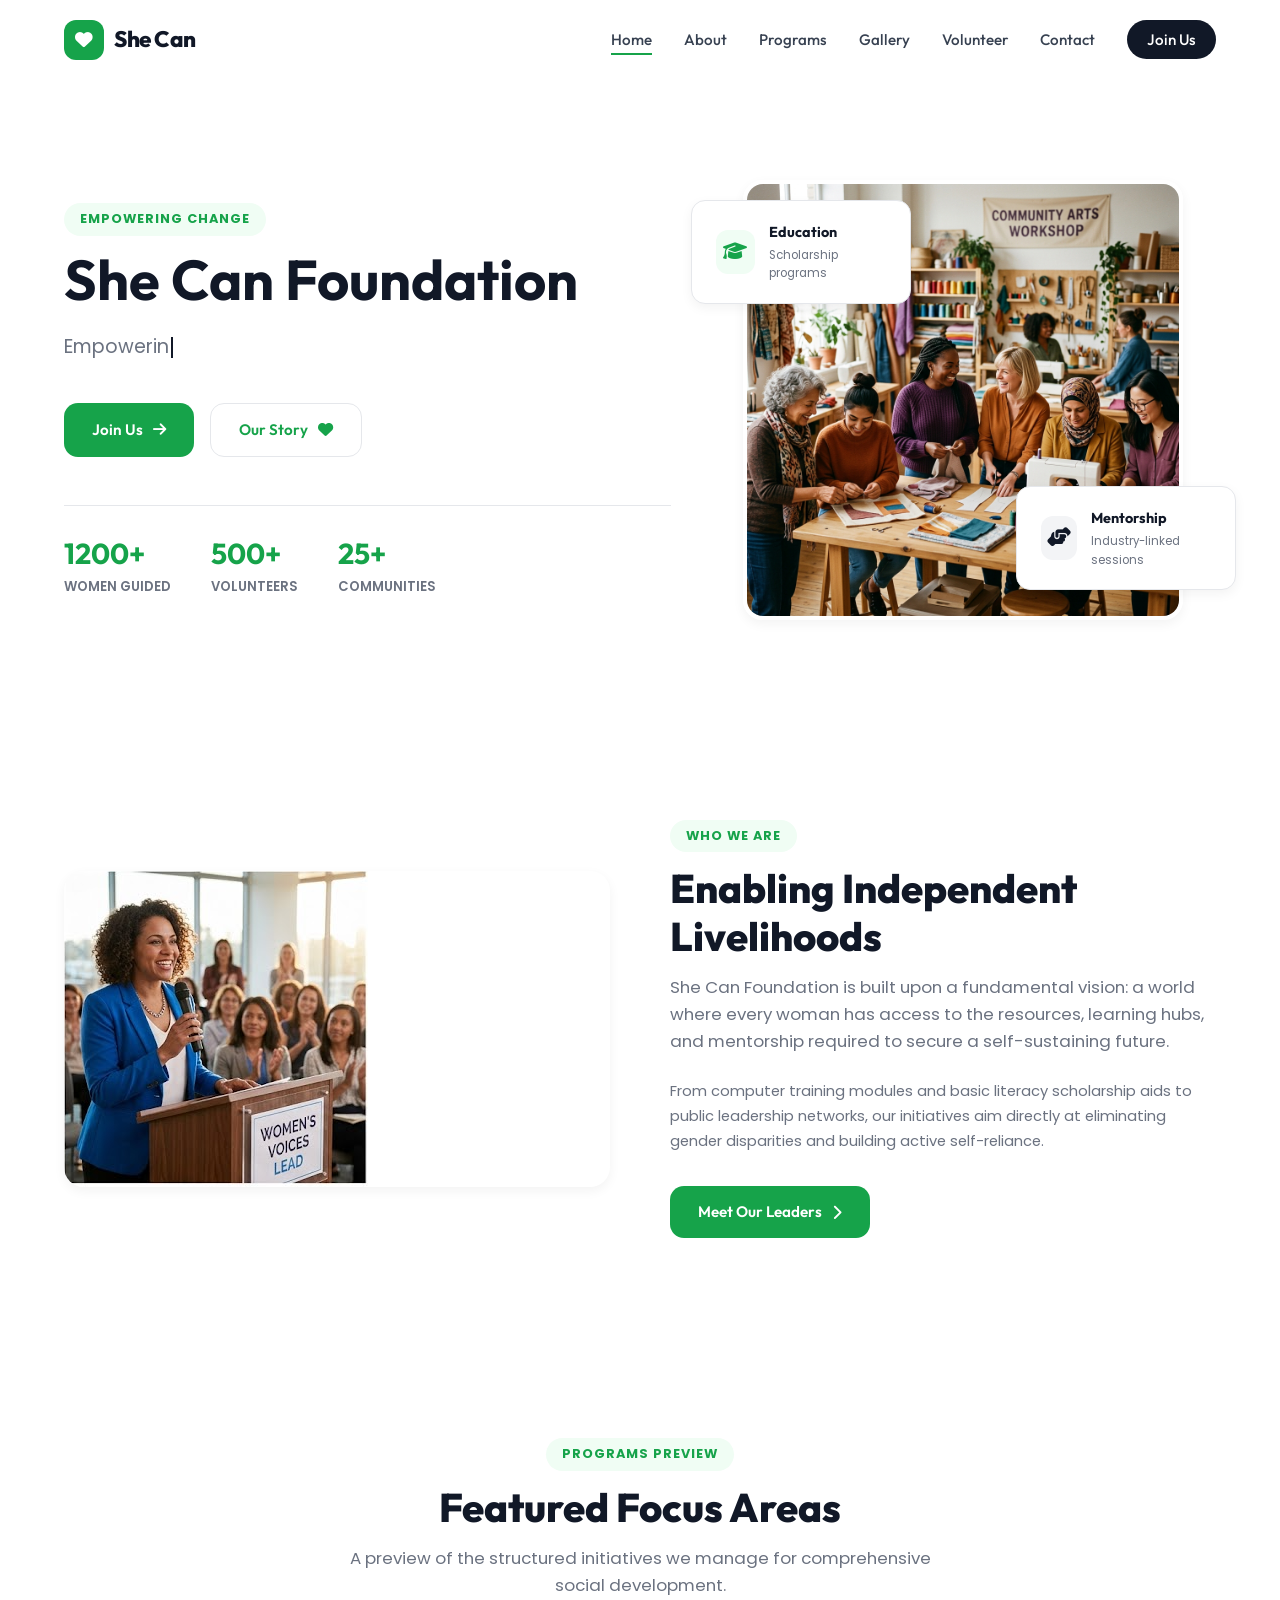
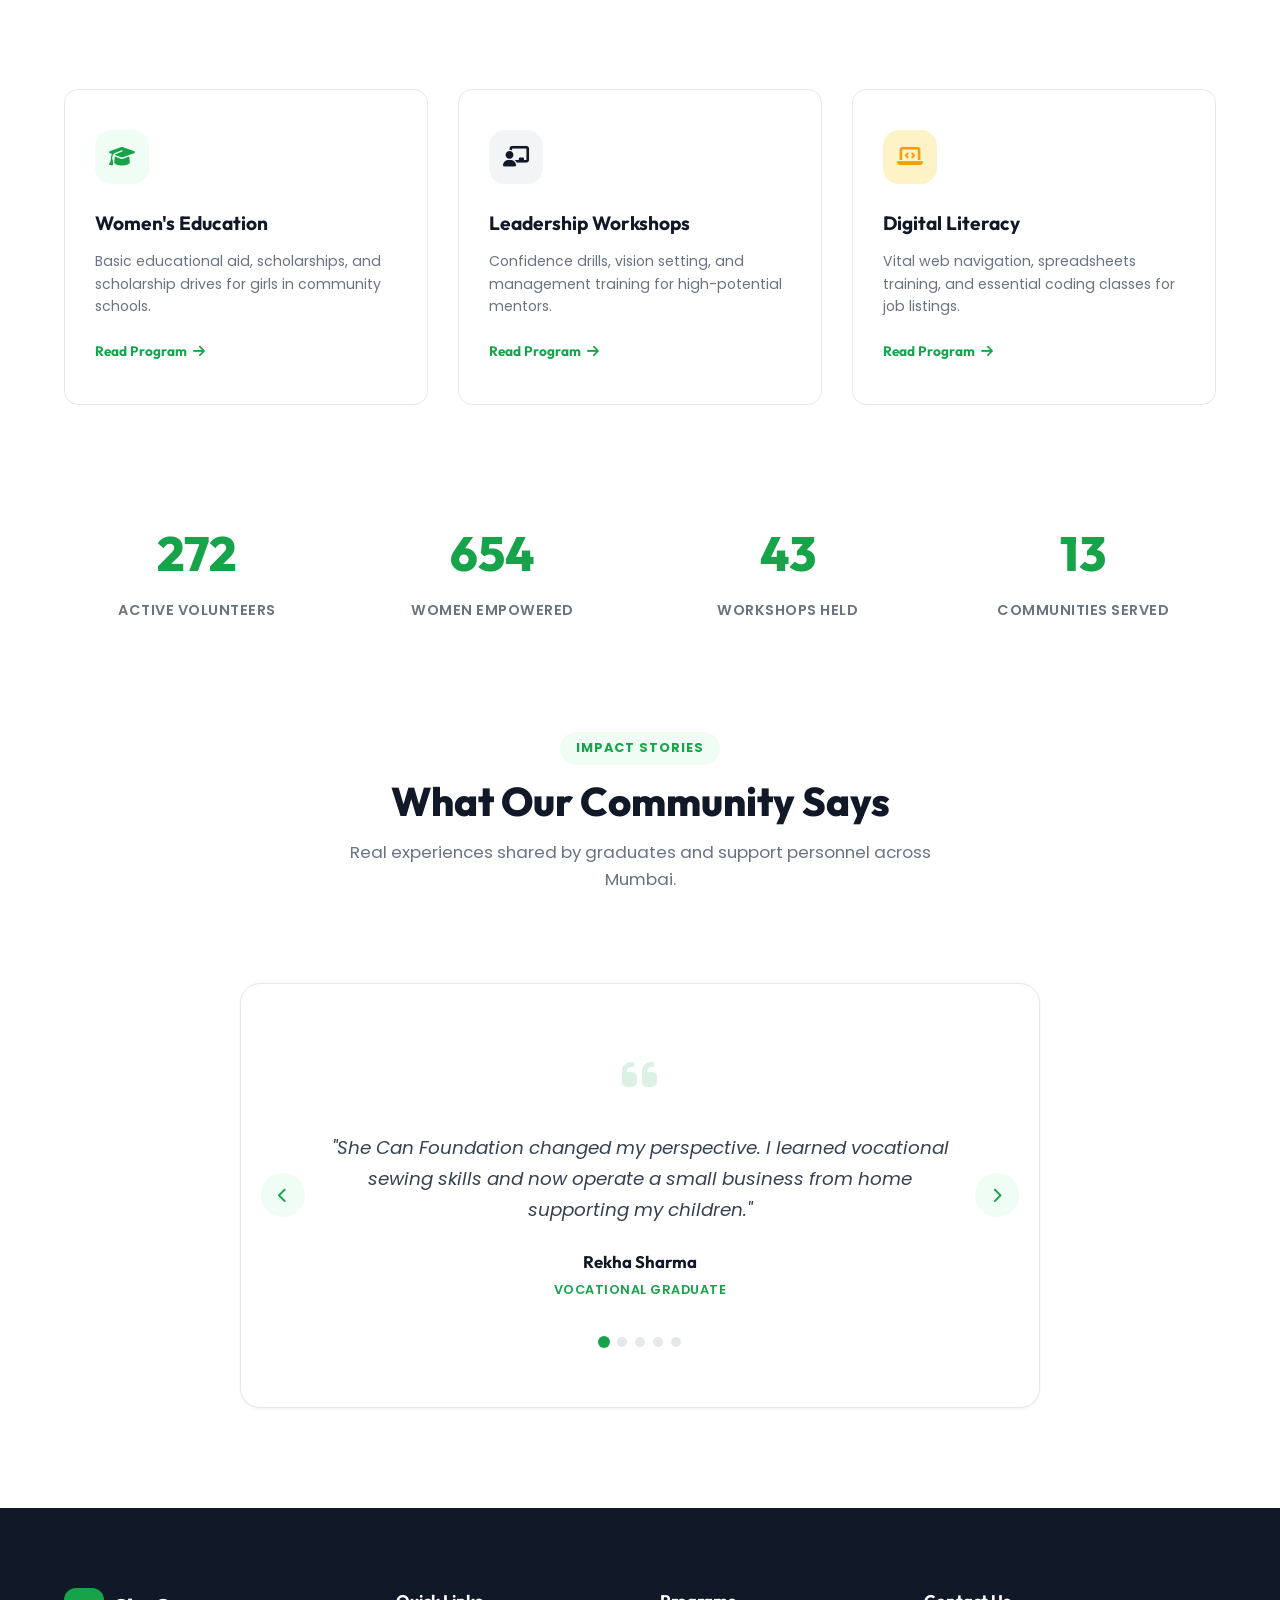
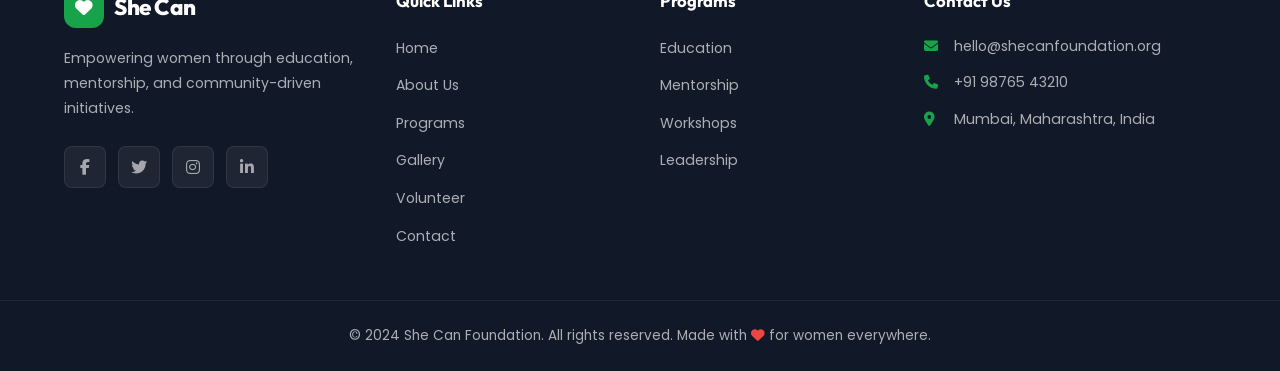
==== commit 451f83a9: "Improve website styling and frontend design" ====
--- a/index.html
+++ b/index.html
@@ -47,16 +47,13 @@
 
     <!-- HERO SECTION -->
     <section class="hero">
-        <!-- Floating geometric shapes -->
-        <div class="shape shape-circle-1 float-slow"></div>
-        <div class="shape shape-circle-2 float-reverse"></div>
-        <div class="shape shape-dots float-fast"></div>
+
 
         <div class="container">
             <div class="hero-grid">
                 <div class="hero-text" data-aos="fade-right">
                     <span class="section-tag">Empowering Change</span>
-                    <h1 class="hero-title">She Can <span class="gradient-text">Foundation</span></h1>
+                    <h1 class="hero-title">She Can Foundation</h1>
                     <p class="hero-description"><span class="typing-text"></span></p>
                     
                     <div class="hero-buttons">
--- a/css/style.css
+++ b/css/style.css
@@ -4,47 +4,43 @@
 
 /* --- DESIGN SYSTEM TOKENS & VARIABLES --- */
 :root {
-    /* Color Palette - Light Mode */
-    --primary: #7C3AED;
-    --primary-hover: #6D28D9;
-    --primary-soft: #EDE9FE;
-    --secondary: #EC4899;
-    --secondary-hover: #DB2777;
-    --secondary-soft: #FCE7F3;
+    /* Color Palette - Modern Flat Light Mode */
+    --primary: #16A34A;
+    --primary-hover: #15803D;
+    --primary-soft: #F0FDF4;
+    --secondary: #111827;
+    --secondary-hover: #1F2937;
+    --secondary-soft: #F3F4F6;
     --warning: #F59E0B;
     --warning-soft: #FEF3C7;
-    --cream: #FFF7ED;
-    
-    --bg: #FFF7ED;
-    --bg-surface: #FFFFFF;
+
+    --bg: #FFFFFF;
+    --bg-surface: #FAFAFA;
     --text: #374151;
     --text-light: #6B7280;
     --dark: #111827;
     --border: #E5E7EB;
     --white: #FFFFFF;
-    
-    /* Shadows */
-    --shadow-sm: 0 1px 3px rgba(0,0,0,0.05);
-    --shadow: 0 4px 20px rgba(124,58,237,0.08);
-    --shadow-lg: 0 10px 30px rgba(0,0,0,0.04);
-    --shadow-glow: 0 0 25px rgba(124,58,237,0.15);
-    --shadow-secondary-glow: 0 0 25px rgba(236,72,153,0.15);
-    
+
+    /* Shadows - Minimal */
+    --shadow-sm: 0 1px 2px rgba(0, 0, 0, 0.04);
+    --shadow: 0 1px 3px rgba(0, 0, 0, 0.06);
+    --shadow-lg: 0 4px 12px rgba(0, 0, 0, 0.05);
+
     /* Geometry */
     --radius-sm: 8px;
-    --radius: 16px;
-    --radius-lg: 24px;
+    --radius: 14px;
+    --radius-lg: 20px;
     --radius-full: 9999px;
-    
+
     /* Typography */
     --font-heading: 'Outfit', sans-serif;
     --font-body: 'Poppins', sans-serif;
-    
+
     /* Transition */
-    --transition: all 0.3s cubic-bezier(0.4, 0, 0.2, 1);
-}
-
-}
+    --transition: all 0.25s ease;
+}
+
 
 /* --- GENERAL RESET & DECORATORS --- */
 * {
@@ -89,16 +85,19 @@
 }
 
 /* --- TYPOGRAPHY UTILITIES --- */
-h1, h2, h3, h4, h5, h6 {
+h1,
+h2,
+h3,
+h4,
+h5,
+h6 {
     font-family: var(--font-heading);
     color: var(--dark);
     font-weight: 700;
 }
 
 .gradient-text {
-    background: linear-gradient(135deg, var(--primary), var(--secondary));
-    -webkit-background-clip: text;
-    -webkit-text-fill-color: transparent;
+    color: var(--primary);
 }
 
 .section-tag {
@@ -138,8 +137,8 @@
 
 /* --- PAGE HERO FOR STANDARD PAGES --- */
 .page-hero {
-    padding: 160px 0 80px;
-    background: linear-gradient(135deg, rgba(124, 58, 237, 0.04), rgba(236, 72, 153, 0.04));
+    padding: 140px 0 40px;
+    background: var(--bg);
     text-align: center;
 }
 
@@ -161,25 +160,19 @@
 .btn-primary {
     background: var(--primary);
     color: white;
-    box-shadow: 0 4px 14px rgba(124,58,237,0.3);
 }
 
 .btn-primary:hover {
     background: var(--primary-hover);
-    transform: translateY(-2px);
-    box-shadow: 0 6px 20px rgba(124,58,237,0.4);
 }
 
 .btn-secondary {
     background: var(--secondary);
     color: white;
-    box-shadow: 0 4px 14px rgba(236,72,153,0.3);
 }
 
 .btn-secondary:hover {
     background: var(--secondary-hover);
-    transform: translateY(-2px);
-    box-shadow: 0 6px 20px rgba(236,72,153,0.4);
 }
 
 .btn-white {
@@ -191,16 +184,12 @@
 .btn-white:hover {
     background: var(--primary-soft);
     color: var(--primary-hover);
-    transform: translateY(-2px);
-}
-
-/* --- GLASSMORPHISM COMPONENT --- */
+}
+
+/* --- FLAT CARD COMPONENT --- */
 .glass-card {
-    background: rgba(255, 255, 255, 0.45);
-    backdrop-filter: blur(16px);
-    -webkit-backdrop-filter: blur(16px);
-    border: 1px solid rgba(255, 255, 255, 0.5);
-    box-shadow: var(--shadow);
+    background: var(--white);
+    border: 1px solid var(--border);
     border-radius: var(--radius);
 }
 
@@ -217,11 +206,8 @@
 
 .navbar.scrolled {
     padding: 12px 0;
-    background: rgba(255, 255, 255, 0.7);
-    backdrop-filter: blur(20px);
-    -webkit-backdrop-filter: blur(20px);
-    border-bottom: 1px solid rgba(255, 255, 255, 0.3);
-    box-shadow: var(--shadow-sm);
+    background: rgba(255, 255, 255, 0.97);
+    border-bottom: 1px solid var(--border);
 }
 
 .nav-container {
@@ -243,13 +229,12 @@
     width: 40px;
     height: 40px;
     border-radius: 12px;
-    background: linear-gradient(135deg, var(--primary), var(--secondary));
+    background: var(--primary);
     display: flex;
     align-items: center;
     justify-content: center;
     color: white;
     font-size: 1.1rem;
-    box-shadow: 0 4px 10px rgba(124,58,237,0.3);
 }
 
 .logo-text {
@@ -287,7 +272,7 @@
     left: 0;
     width: 0;
     height: 2px;
-    background: linear-gradient(90deg, var(--primary), var(--secondary));
+    background: var(--primary);
     transition: var(--transition);
 }
 
@@ -297,11 +282,10 @@
 }
 
 .btn-nav-cta {
-    background: var(--primary);
+    background: var(--secondary);
     color: white !important;
     padding: 10px 20px !important;
-    border-radius: var(--radius-sm);
-    box-shadow: 0 4px 10px rgba(124,58,237,0.2);
+    border-radius: var(--radius-full);
 }
 
 .btn-nav-cta::after {
@@ -309,9 +293,7 @@
 }
 
 .btn-nav-cta:hover {
-    background: var(--primary-hover);
-    transform: translateY(-1px);
-    box-shadow: 0 6px 14px rgba(124,58,237,0.3);
+    background: var(--secondary-hover);
 }
 
 .hamburger {
@@ -335,7 +317,7 @@
 /* --- FOOTER --- */
 .footer {
     background: var(--dark);
-    color: rgba(255,255,255,0.65);
+    color: rgba(255, 255, 255, 0.65);
     position: relative;
     z-index: 5;
 }
@@ -376,22 +358,20 @@
     width: 42px;
     height: 42px;
     border-radius: var(--radius-sm);
-    background: rgba(255,255,255,0.06);
-    border: 1px solid rgba(255,255,255,0.08);
-    display: flex;
-    align-items: center;
-    justify-content: center;
-    color: rgba(255,255,255,0.6);
+    background: rgba(255, 255, 255, 0.06);
+    border: 1px solid rgba(255, 255, 255, 0.08);
+    display: flex;
+    align-items: center;
+    justify-content: center;
+    color: rgba(255, 255, 255, 0.6);
     transition: var(--transition);
     font-size: 1rem;
 }
 
 .social-link:hover {
-    background: linear-gradient(135deg, var(--primary), var(--secondary));
+    background: var(--primary);
     color: white;
     border-color: transparent;
-    transform: translateY(-4px);
-    box-shadow: 0 4px 15px rgba(124,58,237,0.3);
 }
 
 .footer-links-group h4,
@@ -441,13 +421,13 @@
 
 .footer-bottom {
     padding: 24px 0;
-    border-top: 1px solid rgba(255,255,255,0.06);
+    border-top: 1px solid rgba(255, 255, 255, 0.06);
     text-align: center;
     font-size: 0.85rem;
 }
 
 .footer-bottom .fa-heart {
-    color: var(--secondary);
+    color: #EF4444;
 }
 
 /* --- BACK TO TOP --- */
@@ -466,7 +446,7 @@
     align-items: center;
     justify-content: center;
     font-size: 1.1rem;
-    box-shadow: 0 4px 16px rgba(124,58,237,0.3);
+    box-shadow: var(--shadow-lg);
     opacity: 0;
     visibility: hidden;
     transform: translateY(15px);
@@ -482,7 +462,6 @@
 
 .back-to-top:hover {
     background: var(--primary-hover);
-    transform: translateY(-3px);
 }
 
 /* --- FORM COMPONENTS & OVERLAYS --- */
@@ -500,7 +479,9 @@
     color: var(--dark);
 }
 
-.form-input, .form-textarea, .form-select {
+.form-input,
+.form-textarea,
+.form-select {
     width: 100%;
     padding: 14px 16px;
     border-radius: var(--radius-sm);
@@ -512,10 +493,16 @@
     transition: var(--transition);
 }
 
-.form-input:focus, .form-textarea:focus, .form-select:focus {
+.form-input:focus,
+.form-textarea:focus,
+.form-select:focus {
     outline: none;
     border-color: var(--primary);
-    box-shadow: 0 0 0 4px rgba(124,58,237,0.1);
+    box-shadow: 0 0 0 4px rgba(22, 163, 74, 0.1);
+}
+
+.btn-submit {
+    margin-top: 16px;
 }
 
 .error-message {
@@ -575,11 +562,13 @@
 .contact-info-section {
     padding: 80px 0 20px;
 }
+
 .contact-cards-grid {
     display: grid;
     grid-template-columns: repeat(3, 1fr);
     gap: 30px;
 }
+
 .contact-info-card {
     background: var(--white);
     border: 1px solid var(--border);
@@ -589,10 +578,12 @@
     box-shadow: var(--shadow-sm);
     transition: var(--transition);
 }
+
 .contact-info-card:hover {
-    transform: translateY(-5px);
+    transform: translateY(-2px);
     box-shadow: var(--shadow);
 }
+
 .contact-info-icon {
     width: 60px;
     height: 60px;
@@ -605,18 +596,22 @@
     font-size: 1.5rem;
     margin: 0 auto 20px;
 }
+
 .contact-info-card h4 {
     font-size: 1.2rem;
     margin-bottom: 10px;
 }
+
 .contact-info-card p {
     font-size: 0.9rem;
     color: var(--text-light);
     margin-bottom: 15px;
 }
+
 .contact-form-section {
     padding: 60px 0 100px;
 }
+
 .contact-grid {
     display: block;
     max-width: 700px;
@@ -627,13 +622,16 @@
     overflow: hidden;
     box-shadow: var(--shadow);
 }
+
 .contact-form-wrapper {
     padding: 50px;
 }
+
 .contact-form-wrapper h3 {
     font-size: 1.8rem;
     margin-bottom: 10px;
 }
+
 .form-intro {
     font-size: 0.95rem;
     color: var(--text-light);
@@ -645,23 +643,29 @@
     padding: 80px 0 100px;
     background: var(--white);
 }
+
 .team-banner img {
     margin: 0 auto;
     border-radius: var(--radius-lg);
     box-shadow: var(--shadow-sm);
 }
+
 .team-card {
     background: var(--bg);
     border: 1px solid var(--border);
     padding: 30px;
     border-radius: var(--radius);
     transition: var(--transition);
-}
+    display: flex;
+    flex-direction: column;
+}
+
 .team-card:hover {
-    transform: translateY(-5px);
+    transform: translateY(-2px);
     box-shadow: var(--shadow);
-    border-color: rgba(124, 58, 237, 0.2);
-}
+    border-color: rgba(22, 163, 74, 0.2);
+}
+
 .team-avatar {
     width: 60px;
     height: 60px;
@@ -674,31 +678,38 @@
     font-size: 1.5rem;
     margin-bottom: 20px;
 }
+
 .team-card h4 {
     font-size: 1.15rem;
     margin-bottom: 5px;
 }
+
 .team-card .role {
     font-size: 0.9rem;
     color: var(--primary);
     font-weight: 600;
     margin-bottom: 15px;
 }
+
 .team-card .bio {
     font-size: 0.88rem;
     color: var(--text-light);
     line-height: 1.6;
     margin-bottom: 20px;
 }
+
 .team-socials {
     display: flex;
     gap: 10px;
-}
+    margin-top: auto;
+}
+
 .team-socials a {
     color: var(--text-light);
     transition: var(--transition);
     font-size: 1.1rem;
 }
+
 .team-socials a:hover {
     color: var(--primary);
 }
@@ -708,9 +719,11 @@
     .contact-cards-grid {
         grid-template-columns: 1fr;
     }
+
     .contact-grid {
         grid-template-columns: 1fr;
     }
+
     .contact-form-wrapper {
         padding: 40px 30px;
     }
@@ -723,1160 +736,1329 @@
 
 /* Extracted from contact.html */
 /* Specific Styles for FAQ Accordion */
-        .faq-section {
-            padding: 80px 0 100px;
-            background: var(--bg-surface);
-        }
-
-        .faq-container {
-            max-width: 800px;
-            margin: 0 auto;
-            display: flex;
-            flex-direction: column;
-            gap: 16px;
-        }
-
-        .faq-item {
-            background: var(--bg);
-            border: 1px solid var(--border);
-            border-radius: var(--radius-sm);
-            overflow: hidden;
-            transition: var(--transition);
-        }
-
-        .faq-header {
-            padding: 22px 28px;
-            display: flex;
-            justify-content: space-between;
-            align-items: center;
-            cursor: pointer;
-            user-select: none;
-            transition: var(--transition);
-        }
-
-        .faq-header h4 {
-            font-family: var(--font-body);
-            font-size: 1rem;
-            font-weight: 600;
-            color: var(--dark);
-            margin: 0;
-        }
-
-        .faq-icon-toggle {
-            width: 24px;
-            height: 24px;
-            border-radius: 50%;
-            background: var(--primary-soft);
-            color: var(--primary);
-            display: flex;
-            align-items: center;
-            justify-content: center;
-            font-size: 0.8rem;
-            transition: var(--transition);
-        }
-
-        .faq-content {
-            max-height: 0;
-            overflow: hidden;
-            padding: 0 28px;
-            transition: max-height 0.3s cubic-bezier(0, 1, 0, 1), padding 0.3s ease;
-            color: var(--text-light);
-            font-size: 0.88rem;
-            line-height: 1.7;
-        }
-
-        /* Active Accordion State */
-        .faq-item.active {
-            border-color: var(--primary);
-            box-shadow: var(--shadow-sm);
-        }
-
-        .faq-item.active .faq-header {
-            background: var(--primary-soft);
-        }
-
-        .faq-item.active .faq-icon-toggle {
-            transform: rotate(180deg);
-            background: var(--primary);
-            color: white;
-        }
-
-        .faq-item.active .faq-content {
-            max-height: 200px;
-            padding: 22px 28px;
-            border-top: 1px solid var(--border);
-        }
+.faq-section {
+    padding: 80px 0 100px;
+    background: var(--bg-surface);
+}
+
+.faq-container {
+    max-width: 800px;
+    margin: 0 auto;
+    display: flex;
+    flex-direction: column;
+    gap: 16px;
+}
+
+.faq-item {
+    background: var(--bg);
+    border: 1px solid var(--border);
+    border-radius: var(--radius-sm);
+    overflow: hidden;
+    transition: var(--transition);
+}
+
+.faq-header {
+    padding: 22px 28px;
+    display: flex;
+    justify-content: space-between;
+    align-items: center;
+    cursor: pointer;
+    user-select: none;
+    transition: var(--transition);
+}
+
+.faq-header h4 {
+    font-family: var(--font-body);
+    font-size: 1rem;
+    font-weight: 600;
+    color: var(--dark);
+    margin: 0;
+}
+
+.faq-icon-toggle {
+    width: 24px;
+    height: 24px;
+    border-radius: 50%;
+    background: var(--primary-soft);
+    color: var(--primary);
+    display: flex;
+    align-items: center;
+    justify-content: center;
+    font-size: 0.8rem;
+    transition: var(--transition);
+}
+
+.faq-content {
+    max-height: 0;
+    overflow: hidden;
+    padding: 0 28px;
+    transition: max-height 0.3s cubic-bezier(0, 1, 0, 1), padding 0.3s ease;
+    color: var(--text-light);
+    font-size: 0.88rem;
+    line-height: 1.7;
+}
+
+/* Active Accordion State */
+.faq-item.active {
+    border-color: var(--primary);
+    box-shadow: var(--shadow-sm);
+}
+
+.faq-item.active .faq-header {
+    background: var(--primary-soft);
+}
+
+.faq-item.active .faq-icon-toggle {
+    transform: rotate(180deg);
+    background: var(--primary);
+    color: white;
+}
+
+.faq-item.active .faq-content {
+    max-height: 200px;
+    padding: 22px 28px;
+    border-top: 1px solid var(--border);
+}
 
 /* Extracted from index.html */
 /* Specific Styles for Index Page Hero & Testimonials Slider Carousel */
-        .hero {
-            position: relative;
-            padding: 180px 0 100px;
-            background: linear-gradient(135deg, rgba(124, 58, 237, 0.03), rgba(236, 72, 153, 0.03));
-            overflow: hidden;
-        }
-
-        .hero-grid {
-            display: grid;
-            grid-template-columns: 1.2fr 1fr;
-            gap: 40px;
-            align-items: center;
-            position: relative;
-            z-index: 2;
-        }
-
-        .hero-title {
-            font-size: 3.5rem;
-            line-height: 1.15;
-            margin-bottom: 20px;
-        }
-
-        .hero-description {
-            font-size: 1.2rem;
-            color: var(--text-light);
-            margin-bottom: 36px;
-            min-height: 1.8em; /* Prevent layout shift during typing */
-        }
-
-        .hero-buttons {
-            display: flex;
-            gap: 16px;
-            margin-bottom: 48px;
-        }
-
-        .hero-stats {
-            display: flex;
-            gap: 40px;
-            border-top: 1px solid var(--border);
-            padding-top: 24px;
-        }
-
-        .hero-stat h4 {
-            font-size: 1.8rem;
-            color: var(--primary);
-        }
-
-        .hero-stat p {
-            font-size: 0.82rem;
-            color: var(--text-light);
-            text-transform: uppercase;
-            font-weight: 600;
-        }
-
-        .hero-visual {
-            position: relative;
-            display: flex;
-            justify-content: center;
-        }
-
-        .hero-main-img {
-            border-radius: var(--radius-lg);
-            box-shadow: var(--shadow-lg);
-            width: 100%;
-            max-width: 440px;
-            z-index: 2;
-            border: 4px solid var(--white);
-        }
-
-        .hero-float-card {
-            position: absolute;
-            padding: 20px 24px;
-            border-radius: var(--radius);
-            box-shadow: var(--shadow-lg);
-            z-index: 3;
-            max-width: 220px;
-            display: flex;
-            align-items: center;
-            gap: 14px;
-        }
-
-        .hero-float-card.card-1 {
-            top: 20px;
-            left: -20px;
-            background: var(--white);
-        }
-
-        .hero-float-card.card-2 {
-            bottom: 30px;
-            right: -20px;
-            background: var(--white);
-        }
-
-        .float-card-icon {
-            width: 44px;
-            height: 44px;
-            border-radius: 12px;
-            display: flex;
-            align-items: center;
-            justify-content: center;
-            font-size: 1.2rem;
-        }
-
-        .card-1 .float-card-icon {
-            background: var(--primary-soft);
-            color: var(--primary);
-        }
-
-        .card-2 .float-card-icon {
-            background: var(--secondary-soft);
-            color: var(--secondary);
-        }
-
-        .float-card-info h5 {
-            font-size: 0.9rem;
-            margin-bottom: 2px;
-        }
-
-        .float-card-info p {
-            font-size: 0.72rem;
-            color: var(--text-light);
-        }
-
-        /* Geometric Background Shapes */
-        .shape {
-            position: absolute;
-            border-radius: 50%;
-            pointer-events: none;
-            z-index: 1;
-        }
-
-        .shape-circle-1 {
-            width: 320px;
-            height: 320px;
-            background: rgba(124, 58, 237, 0.03);
-            top: -100px;
-            right: -100px;
-        }
-
-        .shape-circle-2 {
-            width: 240px;
-            height: 240px;
-            background: rgba(236, 72, 153, 0.03);
-            bottom: -50px;
-            left: -50px;
-        }
-
-        .shape-dots {
-            width: 150px;
-            height: 150px;
-            opacity: 0.15;
-            background-image: radial-gradient(var(--primary) 2px, transparent 2px);
-            background-size: 18px 18px;
-            top: 25%;
-            left: 5%;
-        }
-
-        /* Intro Section */
-        .intro-section {
-            padding: 100px 0;
-            background: var(--white);
-        }
-
-        .intro-grid {
-            display: grid;
-            grid-template-columns: 1fr 1fr;
-            gap: 60px;
-            align-items: center;
-        }
-
-        .intro-visual {
-            border-radius: var(--radius-lg);
-            overflow: hidden;
-            box-shadow: var(--shadow-lg);
-        }
-
-        /* Programs Preview Section */
-        .featured-programs {
-            padding: 100px 0;
-            background: var(--bg);
-        }
-
-        .preview-grid {
-            display: grid;
-            grid-template-columns: repeat(3, 1fr);
-            gap: 30px;
-        }
-
-        .preview-card {
-            background: var(--white);
-            border: 1px solid var(--border);
-            border-radius: var(--radius);
-            padding: 40px 30px;
-            transition: var(--transition);
-        }
-
-        .preview-card:hover {
-            transform: translateY(-5px);
-            box-shadow: var(--shadow);
-            border-color: rgba(124, 58, 237, 0.2);
-        }
-
-        .preview-card-icon {
-            width: 54px;
-            height: 54px;
-            border-radius: 16px;
-            display: flex;
-            align-items: center;
-            justify-content: center;
-            font-size: 1.3rem;
-            margin-bottom: 24px;
-        }
-
-        .preview-card:nth-child(1) .preview-card-icon {
-            background: var(--primary-soft);
-            color: var(--primary);
-        }
-
-        .preview-card:nth-child(2) .preview-card-icon {
-            background: var(--secondary-soft);
-            color: var(--secondary);
-        }
-
-        .preview-card:nth-child(3) .preview-card-icon {
-            background: #FEF3C7;
-            color: var(--warning);
-        }
-
-        .preview-card h4 {
-            font-size: 1.2rem;
-            margin-bottom: 12px;
-        }
-
-        .preview-card p {
-            font-size: 0.88rem;
-            color: var(--text-light);
-            line-height: 1.6;
-            margin-bottom: 20px;
-        }
-
-        .preview-card-link {
-            font-family: var(--font-heading);
-            font-size: 0.85rem;
-            font-weight: 700;
-            color: var(--primary);
-            display: inline-flex;
-            align-items: center;
-            gap: 6px;
-        }
-
-        .preview-card-link:hover {
-            color: var(--primary-hover);
-        }
-
-        /* Stats Block */
-        .stats-section {
-            padding: 80px 0;
-            background: var(--white);
-        }
-
-        .stats-grid {
-            display: grid;
-            grid-template-columns: repeat(4, 1fr);
-            gap: 30px;
-        }
-
-        .stat-card {
-            text-align: center;
-            padding: 30px 20px;
-        }
-
-        .stat-number {
-            font-family: var(--font-heading);
-            font-size: 3rem;
-            font-weight: 800;
-            color: var(--primary);
-            margin-bottom: 8px;
-        }
-
-        .stat-card p {
-            font-size: 0.9rem;
-            font-weight: 600;
-            color: var(--text-light);
-            text-transform: uppercase;
-            letter-spacing: 0.5px;
-        }
-
-        /* Testimonials sliding carousel styling */
-        .testimonials-section {
-            padding: 100px 0;
-            background: var(--bg);
-        }
-
-        .testimonials-slider {
-            position: relative;
-            max-width: 800px;
-            margin: 0 auto;
-            overflow: hidden;
-            border-radius: var(--radius-lg);
-            background: var(--white);
-            border: 1px solid var(--border);
-            padding: 60px 80px;
-            box-shadow: var(--shadow);
-        }
-
-        .slider-track-container {
-            overflow: hidden;
-            width: 100%;
-        }
-
-        .slider-track {
-            display: flex;
-            transition: transform 0.5s cubic-bezier(0.4, 0, 0.2, 1);
-            width: 100%;
-        }
-
-        .slide-item {
-            flex: 0 0 100%;
-            width: 100%;
-            text-align: center;
-        }
-
-        .slide-quote-icon {
-            font-size: 2.5rem;
-            color: rgba(124, 58, 237, 0.15);
-            margin-bottom: 24px;
-        }
-
-        .slide-quote {
-            font-size: 1.15rem;
-            font-style: italic;
-            line-height: 1.7;
-            color: var(--text);
-            margin-bottom: 24px;
-        }
-
-        .slide-author-name {
-            font-family: var(--font-heading);
-            font-size: 1.05rem;
-            font-weight: 700;
-            color: var(--dark);
-        }
-
-        .slide-author-role {
-            font-size: 0.8rem;
-            color: var(--primary);
-            text-transform: uppercase;
-            font-weight: 600;
-            letter-spacing: 0.5px;
-            margin-top: 4px;
-        }
-
-        .slider-btn {
-            position: absolute;
-            top: 50%;
-            transform: translateY(-50%);
-            width: 44px;
-            height: 44px;
-            border-radius: 50%;
-            background: var(--primary-soft);
-            color: var(--primary);
-            border: none;
-            cursor: pointer;
-            display: flex;
-            align-items: center;
-            justify-content: center;
-            font-size: 0.95rem;
-            transition: var(--transition);
-            z-index: 10;
-        }
-
-        .slider-btn:hover {
-            background: var(--primary);
-            color: white;
-        }
-
-        .slider-btn.btn-prev {
-            left: 20px;
-        }
-
-        .slider-btn.btn-next {
-            right: 20px;
-        }
-
-        .slider-dots {
-            display: flex;
-            justify-content: center;
-            gap: 8px;
-            margin-top: 36px;
-        }
-
-        .slider-dot {
-            width: 10px;
-            height: 10px;
-            border-radius: 50%;
-            background: var(--border);
-            border: none;
-            cursor: pointer;
-            transition: var(--transition);
-        }
-
-        .slider-dot.active {
-            background: var(--primary);
-            transform: scale(1.2);
-        }
-
-        /* Responsive Overrides */
-        @media (max-width: 992px) {
-            .hero-grid {
-                grid-template-columns: 1fr;
-                text-align: center;
-            }
-            .hero-buttons {
-                justify-content: center;
-            }
-            .hero-stats {
-                justify-content: center;
-            }
-            .hero-visual {
-                margin-top: 40px;
-            }
-            .intro-grid {
-                grid-template-columns: 1fr;
-                gap: 40px;
-            }
-            .preview-grid {
-                grid-template-columns: 1fr;
-                max-width: 440px;
-                margin: 0 auto;
-            }
-            .stats-grid {
-                grid-template-columns: repeat(2, 1fr);
-            }
-            .testimonials-slider {
-                padding: 40px 30px;
-            }
-            .slider-btn {
-                display: none; /* Hide navigation arrows on smaller viewports */
-            }
-        }
-        @media (max-width: 480px) {
-            .hero-title {
-                font-size: 2.3rem;
-            }
-            .stats-grid {
-                grid-template-columns: 1fr;
-            }
-            .hero-stats {
-                flex-direction: column;
-                gap: 16px;
-            }
-        }
+.hero {
+    position: relative;
+    padding: 180px 0 100px;
+    background: var(--bg);
+    overflow: hidden;
+}
+
+.hero-grid {
+    display: grid;
+    grid-template-columns: 1.2fr 1fr;
+    gap: 40px;
+    align-items: center;
+    position: relative;
+    z-index: 2;
+}
+
+.hero-title {
+    font-size: 3.5rem;
+    line-height: 1.15;
+    margin-bottom: 20px;
+}
+
+.hero-description {
+    font-size: 1.2rem;
+    color: var(--text-light);
+    margin-bottom: 36px;
+    min-height: 1.8em;
+    /* Prevent layout shift during typing */
+}
+
+.hero-buttons {
+    display: flex;
+    gap: 16px;
+    margin-bottom: 48px;
+}
+
+.hero-stats {
+    display: flex;
+    gap: 40px;
+    border-top: 1px solid var(--border);
+    padding-top: 24px;
+}
+
+.hero-stat h4 {
+    font-size: 1.8rem;
+    color: var(--primary);
+}
+
+.hero-stat p {
+    font-size: 0.82rem;
+    color: var(--text-light);
+    text-transform: uppercase;
+    font-weight: 600;
+}
+
+.hero-visual {
+    position: relative;
+    display: flex;
+    justify-content: center;
+}
+
+.hero-main-img {
+    border-radius: var(--radius-lg);
+    box-shadow: var(--shadow-lg);
+    width: 100%;
+    max-width: 440px;
+    z-index: 2;
+    border: 4px solid var(--white);
+}
+
+.hero-float-card {
+    position: absolute;
+    padding: 20px 24px;
+    border-radius: var(--radius);
+    box-shadow: var(--shadow-lg);
+    z-index: 3;
+    max-width: 220px;
+    display: flex;
+    align-items: center;
+    gap: 14px;
+}
+
+.hero-float-card.card-1 {
+    top: 20px;
+    left: -20px;
+    background: var(--white);
+}
+
+.hero-float-card.card-2 {
+    bottom: 30px;
+    right: -20px;
+    background: var(--white);
+}
+
+.float-card-icon {
+    width: 44px;
+    height: 44px;
+    border-radius: 12px;
+    display: flex;
+    align-items: center;
+    justify-content: center;
+    font-size: 1.2rem;
+}
+
+.card-1 .float-card-icon {
+    background: var(--primary-soft);
+    color: var(--primary);
+}
+
+.card-2 .float-card-icon {
+    background: var(--secondary-soft);
+    color: var(--secondary);
+}
+
+.float-card-info h5 {
+    font-size: 0.9rem;
+    margin-bottom: 2px;
+}
+
+.float-card-info p {
+    font-size: 0.72rem;
+    color: var(--text-light);
+}
+
+/* Geometric Background Shapes */
+.shape {
+    position: absolute;
+    border-radius: 50%;
+    pointer-events: none;
+    z-index: 1;
+}
+
+.shape-circle-1 {
+    width: 320px;
+    height: 320px;
+    background: rgba(22, 163, 74, 0.03);
+    top: -100px;
+    right: -100px;
+}
+
+.shape-circle-2 {
+    width: 240px;
+    height: 240px;
+    background: rgba(22, 163, 74, 0.03);
+    bottom: -50px;
+    left: -50px;
+}
+
+.shape-dots {
+    width: 150px;
+    height: 150px;
+    opacity: 0.15;
+    background-image: radial-gradient(var(--primary) 2px, transparent 2px);
+    background-size: 18px 18px;
+    top: 25%;
+    left: 5%;
+}
+
+/* Intro Section */
+.intro-section {
+    padding: 100px 0;
+    background: var(--white);
+}
+
+.intro-grid {
+    display: grid;
+    grid-template-columns: 1fr 1fr;
+    gap: 60px;
+    align-items: center;
+}
+
+.intro-visual {
+    border-radius: var(--radius-lg);
+    overflow: hidden;
+    box-shadow: var(--shadow-lg);
+}
+
+/* Programs Preview Section */
+.featured-programs {
+    padding: 100px 0 40px;
+    background: var(--bg);
+}
+
+.preview-grid {
+    display: grid;
+    grid-template-columns: repeat(3, 1fr);
+    gap: 30px;
+}
+
+.preview-card {
+    background: var(--white);
+    border: 1px solid var(--border);
+    border-radius: var(--radius);
+    padding: 40px 30px;
+    transition: var(--transition);
+}
+
+.preview-card:hover {
+    transform: translateY(-2px);
+    box-shadow: var(--shadow);
+    border-color: rgba(22, 163, 74, 0.2);
+}
+
+.preview-card-icon {
+    width: 54px;
+    height: 54px;
+    border-radius: 16px;
+    display: flex;
+    align-items: center;
+    justify-content: center;
+    font-size: 1.3rem;
+    margin-bottom: 24px;
+}
+
+.preview-card:nth-child(1) .preview-card-icon {
+    background: var(--primary-soft);
+    color: var(--primary);
+}
+
+.preview-card:nth-child(2) .preview-card-icon {
+    background: var(--secondary-soft);
+    color: var(--secondary);
+}
+
+.preview-card:nth-child(3) .preview-card-icon {
+    background: #FEF3C7;
+    color: var(--warning);
+}
+
+.preview-card h4 {
+    font-size: 1.2rem;
+    margin-bottom: 12px;
+}
+
+.preview-card p {
+    font-size: 0.88rem;
+    color: var(--text-light);
+    line-height: 1.6;
+    margin-bottom: 20px;
+}
+
+.preview-card-link {
+    font-family: var(--font-heading);
+    font-size: 0.85rem;
+    font-weight: 700;
+    color: var(--primary);
+    display: inline-flex;
+    align-items: center;
+    gap: 6px;
+}
+
+.preview-card-link:hover {
+    color: var(--primary-hover);
+}
+
+/* Stats Block */
+.stats-section {
+    padding: 40px 0;
+    background: var(--white);
+}
+
+.stats-grid {
+    display: grid;
+    grid-template-columns: repeat(4, 1fr);
+    gap: 30px;
+}
+
+.stat-card {
+    text-align: center;
+    padding: 30px 20px;
+}
+
+.stat-number {
+    font-family: var(--font-heading);
+    font-size: 3rem;
+    font-weight: 800;
+    color: var(--primary);
+    margin-bottom: 8px;
+}
+
+.stat-card p {
+    font-size: 0.9rem;
+    font-weight: 600;
+    color: var(--text-light);
+    text-transform: uppercase;
+    letter-spacing: 0.5px;
+}
+
+/* Testimonials sliding carousel styling */
+.testimonials-section {
+    padding: 40px 0 100px;
+    background: var(--bg);
+}
+
+.testimonials-slider {
+    position: relative;
+    max-width: 800px;
+    margin: 0 auto;
+    overflow: hidden;
+    border-radius: var(--radius-lg);
+    background: var(--white);
+    border: 1px solid var(--border);
+    padding: 60px 80px;
+    box-shadow: var(--shadow);
+}
+
+.slider-track-container {
+    overflow: hidden;
+    width: 100%;
+}
+
+.slider-track {
+    display: flex;
+    transition: transform 0.5s cubic-bezier(0.4, 0, 0.2, 1);
+    width: 100%;
+}
+
+.slide-item {
+    flex: 0 0 100%;
+    width: 100%;
+    text-align: center;
+}
+
+.slide-quote-icon {
+    font-size: 2.5rem;
+    color: rgba(22, 163, 74, 0.15);
+    margin-bottom: 24px;
+}
+
+.slide-quote {
+    font-size: 1.15rem;
+    font-style: italic;
+    line-height: 1.7;
+    color: var(--text);
+    margin-bottom: 24px;
+}
+
+.slide-author-name {
+    font-family: var(--font-heading);
+    font-size: 1.05rem;
+    font-weight: 700;
+    color: var(--dark);
+}
+
+.slide-author-role {
+    font-size: 0.8rem;
+    color: var(--primary);
+    text-transform: uppercase;
+    font-weight: 600;
+    letter-spacing: 0.5px;
+    margin-top: 4px;
+}
+
+.slider-btn {
+    position: absolute;
+    top: 50%;
+    transform: translateY(-50%);
+    width: 44px;
+    height: 44px;
+    border-radius: 50%;
+    background: var(--primary-soft);
+    color: var(--primary);
+    border: none;
+    cursor: pointer;
+    display: flex;
+    align-items: center;
+    justify-content: center;
+    font-size: 0.95rem;
+    transition: var(--transition);
+    z-index: 10;
+}
+
+.slider-btn:hover {
+    background: var(--primary);
+    color: white;
+}
+
+.slider-btn.btn-prev {
+    left: 20px;
+}
+
+.slider-btn.btn-next {
+    right: 20px;
+}
+
+.slider-dots {
+    display: flex;
+    justify-content: center;
+    gap: 8px;
+    margin-top: 36px;
+}
+
+.slider-dot {
+    width: 10px;
+    height: 10px;
+    border-radius: 50%;
+    background: var(--border);
+    border: none;
+    cursor: pointer;
+    transition: var(--transition);
+}
+
+.slider-dot.active {
+    background: var(--primary);
+    transform: scale(1.2);
+}
+
+/* Responsive Overrides */
+@media (max-width: 992px) {
+    .hero-grid {
+        grid-template-columns: 1fr;
+        text-align: center;
+    }
+
+    .hero-buttons {
+        justify-content: center;
+    }
+
+    .hero-stats {
+        justify-content: center;
+    }
+
+    .hero-visual {
+        margin-top: 40px;
+    }
+
+    .intro-grid {
+        grid-template-columns: 1fr;
+        gap: 40px;
+    }
+
+    .preview-grid {
+        grid-template-columns: 1fr;
+        max-width: 440px;
+        margin: 0 auto;
+    }
+
+    .stats-grid {
+        grid-template-columns: repeat(2, 1fr);
+    }
+
+    .testimonials-slider {
+        padding: 40px 30px;
+    }
+
+    .slider-btn {
+        display: none;
+        /* Hide navigation arrows on smaller viewports */
+    }
+}
+
+@media (max-width: 480px) {
+    .hero-title {
+        font-size: 2.3rem;
+    }
+
+    .stats-grid {
+        grid-template-columns: 1fr;
+    }
+
+    .hero-stats {
+        flex-direction: column;
+        gap: 16px;
+    }
+}
 
 /* Extracted from gallery.html */
 /* Specific Styles for Gallery Masonry & Lightbox Modal */
-        .gallery-section {
-            padding: 80px 0 100px;
-        }
-
-        /* Pure CSS Masonry Column Layout */
-        .gallery-grid {
-            column-count: 3;
-            column-gap: 30px;
-            width: 100%;
-        }
-
-        .gallery-card {
-            display: inline-block;
-            width: 100%;
-            margin-bottom: 30px;
-            break-inside: avoid;
-            background: var(--white);
-            border: 1px solid var(--border);
-            border-radius: var(--radius);
-            overflow: hidden;
-            box-shadow: var(--shadow-sm);
-            transition: var(--transition);
-            cursor: pointer;
-        }
-
-        .gallery-card:hover {
-            transform: translateY(-5px);
-            box-shadow: var(--shadow);
-            border-color: rgba(124, 58, 237, 0.2);
-        }
-
-        .gallery-image {
-            position: relative;
-            overflow: hidden;
-            /* Create slightly different visual ratios to emphasize masonry look */
-            min-height: 200px;
-            max-height: 380px;
-            background: var(--primary-soft);
-            display: flex;
-            align-items: center;
-            justify-content: center;
-        }
-
-        .gallery-card:nth-child(even) .gallery-image {
-            min-height: 250px;
-        }
-
-        .gallery-image img {
-            width: 100%;
-            height: 100%;
-            object-fit: cover;
-            transition: var(--transition);
-        }
-
-        .gallery-card:hover .gallery-image img {
-            transform: scale(1.05);
-        }
-
-        .gallery-overlay {
-            position: absolute;
-            inset: 0;
-            background: rgba(124, 58, 237, 0.4);
-            display: flex;
-            align-items: center;
-            justify-content: center;
-            opacity: 0;
-            transition: var(--transition);
-            z-index: 2;
-        }
-
-        .gallery-card:hover .gallery-overlay {
-            opacity: 1;
-        }
-
-        .gallery-zoom-icon {
-            width: 50px;
-            height: 50px;
-            border-radius: 50%;
-            background: var(--white);
-            color: var(--primary);
-            display: flex;
-            align-items: center;
-            justify-content: center;
-            font-size: 1.2rem;
-            transform: scale(0.8);
-            transition: var(--transition);
-            box-shadow: var(--shadow-lg);
-        }
-
-        .gallery-card:hover .gallery-zoom-icon {
-            transform: scale(1);
-        }
-
-        .gallery-info {
-            padding: 24px;
-            border-top: 1px solid var(--border);
-        }
-
-        .gallery-info h3 {
-            font-size: 1.15rem;
-            margin-bottom: 6px;
-        }
-
-        .gallery-info p {
-            font-size: 0.82rem;
-            color: var(--text-light);
-            line-height: 1.6;
-        }
-
-        /* LIGHTBOX MODAL OVERLAY */
-        .lightbox-modal {
-            display: none;
-            position: fixed;
-            inset: 0;
-            background: rgba(17, 24, 39, 0.95);
-            backdrop-filter: blur(12px);
-            -webkit-backdrop-filter: blur(12px);
-            z-index: 9999;
-            align-items: center;
-            justify-content: center;
-            opacity: 0;
-            transition: opacity 0.3s ease;
-        }
-
-        .lightbox-modal.show {
-            display: flex;
-            opacity: 1;
-        }
-
-        .lightbox-content {
-            position: relative;
-            max-width: 90%;
-            max-height: 85vh;
-            border-radius: var(--radius);
-            overflow: hidden;
-            box-shadow: 0 10px 40px rgba(0,0,0,0.5);
-            transform: scale(0.95);
-            transition: transform 0.3s ease;
-        }
-
-        .lightbox-modal.show .lightbox-content {
-            transform: scale(1);
-        }
-
-        .lightbox-img {
-            max-width: 100%;
-            max-height: 85vh;
-            display: block;
-            object-fit: contain;
-            border: 4px solid rgba(255,255,255,0.05);
-        }
-
-        .lightbox-close {
-            position: absolute;
-            top: 24px;
-            right: 24px;
-            width: 44px;
-            height: 44px;
-            border-radius: 50%;
-            background: rgba(255,255,255,0.1);
-            color: white;
-            border: none;
-            cursor: pointer;
-            display: flex;
-            align-items: center;
-            justify-content: center;
-            font-size: 1.2rem;
-            transition: var(--transition);
-        }
-
-        .lightbox-close:hover {
-            background: var(--primary);
-            transform: rotate(90deg);
-        }
-
-        .lightbox-caption {
-            position: absolute;
-            bottom: 0;
-            left: 0;
-            width: 100%;
-            padding: 20px;
-            background: linear-gradient(to top, rgba(0,0,0,0.8), transparent);
-            color: white;
-            font-family: var(--font-heading);
-            font-size: 1rem;
-            text-align: center;
-        }
-
-        /* Filter animations transition out */
-        .gallery-card.hide {
-            display: none !important;
-        }
-
-        /* Responsive Columns */
-        @media (max-width: 992px) {
-            .gallery-grid {
-                column-count: 2;
-            }
-        }
-
-        @media (max-width: 768px) {
-            .gallery-grid {
-                column-count: 1;
-            }
-        }
+.gallery-section {
+    padding: 40px 0 100px;
+}
+
+/* Gallery Filter Buttons */
+.gallery-filters {
+    display: flex;
+    gap: 10px;
+    justify-content: center;
+    flex-wrap: wrap;
+}
+
+.filter-btn {
+    padding: 8px 20px;
+    border: 1px solid var(--border);
+    background: var(--white);
+    border-radius: var(--radius-full);
+    font-family: var(--font-heading);
+    font-size: 0.85rem;
+    font-weight: 600;
+    color: var(--text);
+    cursor: pointer;
+    transition: var(--transition);
+}
+
+.filter-btn:hover {
+    border-color: var(--primary);
+    color: var(--primary);
+}
+
+.filter-btn.active {
+    background: var(--primary);
+    color: white;
+    border-color: var(--primary);
+}
+
+/* Pure CSS Masonry Column Layout */
+.gallery-grid {
+    column-count: 3;
+    column-gap: 30px;
+    width: 100%;
+}
+
+.gallery-card {
+    display: inline-block;
+    width: 100%;
+    margin-bottom: 30px;
+    break-inside: avoid;
+    background: var(--white);
+    border: 1px solid var(--border);
+    border-radius: var(--radius);
+    overflow: hidden;
+    box-shadow: var(--shadow-sm);
+    transition: var(--transition);
+    cursor: pointer;
+}
+
+.gallery-card:hover {
+    transform: translateY(-2px);
+    box-shadow: var(--shadow);
+    border-color: rgba(22, 163, 74, 0.2);
+}
+
+.gallery-image {
+    position: relative;
+    overflow: hidden;
+    /* Create slightly different visual ratios to emphasize masonry look */
+    min-height: 200px;
+    max-height: 380px;
+    background: var(--primary-soft);
+    display: flex;
+    align-items: center;
+    justify-content: center;
+}
+
+.gallery-card:nth-child(even) .gallery-image {
+    min-height: 250px;
+}
+
+.gallery-image img {
+    width: 100%;
+    height: 100%;
+    object-fit: cover;
+    transition: var(--transition);
+}
+
+.gallery-card:hover .gallery-image img {
+    transform: scale(1.05);
+}
+
+.gallery-overlay {
+    position: absolute;
+    inset: 0;
+    background: rgba(22, 163, 74, 0.35);
+    display: flex;
+    align-items: center;
+    justify-content: center;
+    opacity: 0;
+    transition: var(--transition);
+    z-index: 2;
+}
+
+.gallery-card:hover .gallery-overlay {
+    opacity: 1;
+}
+
+.gallery-zoom-icon {
+    width: 50px;
+    height: 50px;
+    border-radius: 50%;
+    background: var(--white);
+    color: var(--primary);
+    display: flex;
+    align-items: center;
+    justify-content: center;
+    font-size: 1.2rem;
+    transform: scale(0.8);
+    transition: var(--transition);
+    box-shadow: var(--shadow-lg);
+}
+
+.gallery-card:hover .gallery-zoom-icon {
+    transform: scale(1);
+}
+
+.gallery-info {
+    padding: 24px;
+    border-top: 1px solid var(--border);
+}
+
+.gallery-info h3 {
+    font-size: 1.15rem;
+    margin-bottom: 6px;
+}
+
+.gallery-info p {
+    font-size: 0.82rem;
+    color: var(--text-light);
+    line-height: 1.6;
+}
+
+/* LIGHTBOX MODAL OVERLAY */
+.lightbox-modal {
+    display: none;
+    position: fixed;
+    inset: 0;
+    background: rgba(17, 24, 39, 0.95);
+    backdrop-filter: blur(12px);
+    -webkit-backdrop-filter: blur(12px);
+    z-index: 9999;
+    align-items: center;
+    justify-content: center;
+    opacity: 0;
+    transition: opacity 0.3s ease;
+}
+
+.lightbox-modal.show {
+    display: flex;
+    opacity: 1;
+}
+
+.lightbox-content {
+    position: relative;
+    max-width: 90%;
+    max-height: 85vh;
+    border-radius: var(--radius);
+    overflow: hidden;
+    box-shadow: 0 10px 40px rgba(0, 0, 0, 0.5);
+    transform: scale(0.95);
+    transition: transform 0.3s ease;
+}
+
+.lightbox-modal.show .lightbox-content {
+    transform: scale(1);
+}
+
+.lightbox-img {
+    max-width: 100%;
+    max-height: 85vh;
+    display: block;
+    object-fit: contain;
+    border: 4px solid rgba(255, 255, 255, 0.05);
+}
+
+.lightbox-close {
+    position: absolute;
+    top: 24px;
+    right: 24px;
+    width: 44px;
+    height: 44px;
+    border-radius: 50%;
+    background: rgba(255, 255, 255, 0.1);
+    color: white;
+    border: none;
+    cursor: pointer;
+    display: flex;
+    align-items: center;
+    justify-content: center;
+    font-size: 1.2rem;
+    transition: var(--transition);
+}
+
+.lightbox-close:hover {
+    background: var(--primary);
+    transform: rotate(90deg);
+}
+
+.lightbox-caption {
+    position: absolute;
+    bottom: 0;
+    left: 0;
+    width: 100%;
+    padding: 20px;
+    background: linear-gradient(to top, rgba(0, 0, 0, 0.8), transparent);
+    color: white;
+    font-family: var(--font-heading);
+    font-size: 1rem;
+    text-align: center;
+}
+
+/* Filter animations transition out */
+.gallery-card.hide {
+    display: none !important;
+}
+
+/* Responsive Columns */
+@media (max-width: 992px) {
+    .gallery-grid {
+        column-count: 2;
+    }
+}
+
+@media (max-width: 768px) {
+    .gallery-grid {
+        column-count: 1;
+    }
+}
 
 /* Extracted from programs.html */
 /* Specific Styles for Programs Grid */
-        .programs-grid {
-            display: grid;
-            grid-template-columns: repeat(3, 1fr);
-            gap: 30px;
-            padding: 20px 0;
-        }
-
-        .program-card {
-            background: var(--white);
-            border: 1px solid var(--border);
-            border-radius: var(--radius);
-            padding: 40px 30px;
-            transition: var(--transition);
-            position: relative;
-            overflow: hidden;
-            display: flex;
-            flex-direction: column;
-            justify-content: space-between;
-            min-height: 380px;
-        }
-
-        /* Subtle gradient borders using hover */
-        .program-card::before {
-            content: '';
-            position: absolute;
-            top: 0;
-            left: 0;
-            width: 100%;
-            height: 4px;
-            background: linear-gradient(90deg, var(--primary), var(--secondary));
-            opacity: 0.6;
-            transition: var(--transition);
-        }
-
-        .program-card:hover {
-            transform: scale(1.03);
-            box-shadow: var(--shadow-glow);
-            border-color: rgba(124, 58, 237, 0.3);
-        }
-
-        .program-card:nth-child(even):hover {
-            box-shadow: var(--shadow-secondary-glow);
-            border-color: rgba(236, 72, 153, 0.3);
-        }
-
-        .program-card:hover::before {
-            height: 6px;
-            opacity: 1;
-        }
-
-        .program-icon-wrapper {
-            width: 64px;
-            height: 64px;
-            border-radius: 20px;
-            background: var(--primary-soft);
-            color: var(--primary);
-            display: flex;
-            align-items: center;
-            justify-content: center;
-            font-size: 1.5rem;
-            margin-bottom: 24px;
-            transition: var(--transition);
-        }
-
-        .program-card:nth-child(even) .program-icon-wrapper {
-            background: var(--secondary-soft);
-            color: var(--secondary);
-        }
-
-        .program-card:hover .program-icon-wrapper {
-            transform: rotate(-5deg) scale(1.1);
-        }
-
-        .program-card h3 {
-            font-size: 1.3rem;
-            margin-bottom: 12px;
-        }
-
-        .program-card p {
-            font-size: 0.88rem;
-            color: var(--text-light);
-            line-height: 1.7;
-            margin-bottom: 24px;
-        }
-
-        .program-link {
-            font-family: var(--font-heading);
-            font-size: 0.9rem;
-            font-weight: 700;
-            color: var(--primary);
-            display: inline-flex;
-            align-items: center;
-            gap: 6px;
-            transition: var(--transition);
-            align-self: flex-start;
-        }
-
-        .program-card:nth-child(even) .program-link {
-            color: var(--secondary);
-        }
-
-        .program-link:hover {
-            gap: 10px;
-        }
-
-        .program-page-hero {
-            padding: 140px 0 80px;
-            background: linear-gradient(135deg, rgba(124, 58, 237, 0.04), rgba(236, 72, 153, 0.04));
-            position: relative;
-            text-align: center;
-        }
-
-        /* Responsive */
-        @media (max-width: 992px) {
-            .programs-grid {
-                grid-template-columns: repeat(2, 1fr);
-            }
-        }
-        @media (max-width: 768px) {
-            .programs-grid {
-                grid-template-columns: 1fr;
-                max-width: 440px;
-                margin: 0 auto;
-            }
-        }
+.programs-grid {
+    display: grid;
+    grid-template-columns: repeat(3, 1fr);
+    gap: 30px;
+    padding: 20px 0;
+}
+
+.program-card {
+    background: var(--white);
+    border: 1px solid var(--border);
+    border-radius: var(--radius);
+    padding: 40px 30px;
+    transition: var(--transition);
+    position: relative;
+    overflow: hidden;
+    display: flex;
+    flex-direction: column;
+    justify-content: space-between;
+    min-height: 380px;
+}
+
+/* Solid top-accent on program cards */
+.program-card::before {
+    content: '';
+    position: absolute;
+    top: 0;
+    left: 0;
+    width: 100%;
+    height: 3px;
+    background: var(--primary);
+    opacity: 0.6;
+    transition: var(--transition);
+}
+
+.program-card:hover {
+    transform: translateY(-2px);
+    box-shadow: var(--shadow-lg);
+    border-color: rgba(22, 163, 74, 0.3);
+}
+
+.program-card:nth-child(even):hover {
+    box-shadow: var(--shadow-lg);
+    border-color: rgba(22, 163, 74, 0.3);
+}
+
+.program-card:hover::before {
+    opacity: 1;
+}
+
+.program-icon-wrapper {
+    width: 64px;
+    height: 64px;
+    border-radius: 20px;
+    background: var(--primary-soft);
+    color: var(--primary);
+    display: flex;
+    align-items: center;
+    justify-content: center;
+    font-size: 1.5rem;
+    margin-bottom: 24px;
+    transition: var(--transition);
+}
+
+.program-card:nth-child(even) .program-icon-wrapper {
+    background: var(--secondary-soft);
+    color: var(--secondary);
+}
+
+.program-card:hover .program-icon-wrapper {
+    transform: scale(1.05);
+}
+
+.program-card h3 {
+    font-size: 1.3rem;
+    margin-bottom: 12px;
+}
+
+.program-card p {
+    font-size: 0.88rem;
+    color: var(--text-light);
+    line-height: 1.7;
+    margin-bottom: 24px;
+}
+
+.program-link {
+    font-family: var(--font-heading);
+    font-size: 0.9rem;
+    font-weight: 700;
+    color: var(--primary);
+    display: inline-flex;
+    align-items: center;
+    gap: 6px;
+    transition: var(--transition);
+    align-self: flex-start;
+}
+
+.program-card:nth-child(even) .program-link {
+    color: var(--secondary);
+}
+
+.program-link:hover {
+    gap: 10px;
+}
+
+/* CTA Banner - Programs Page */
+.cta-banner {
+    padding: 100px 0;
+    background: var(--dark);
+    color: white;
+    text-align: center;
+}
+
+.cta-banner h2 {
+    font-size: 2.2rem;
+    color: white;
+    margin-bottom: 16px;
+}
+
+.cta-banner p {
+    font-size: 1.05rem;
+    opacity: 0.8;
+    max-width: 600px;
+    margin: 0 auto 36px;
+    line-height: 1.7;
+    color: rgba(255, 255, 255, 0.8);
+}
+
+.cta-buttons {
+    display: flex;
+    gap: 16px;
+    justify-content: center;
+    flex-wrap: wrap;
+}
+
+.btn-cta-outline {
+    background: transparent;
+    color: white;
+    border: 1px solid rgba(255, 255, 255, 0.25);
+}
+
+.btn-cta-outline:hover {
+    background: rgba(255, 255, 255, 0.08);
+}
+
+.program-page-hero {
+    padding: 140px 0 80px;
+    background: var(--bg);
+    position: relative;
+    text-align: center;
+}
+
+/* Responsive */
+@media (max-width: 992px) {
+    .programs-grid {
+        grid-template-columns: repeat(2, 1fr);
+    }
+}
+
+@media (max-width: 768px) {
+    .programs-grid {
+        grid-template-columns: 1fr;
+        max-width: 440px;
+        margin: 0 auto;
+    }
+}
 
 /* Extracted from about.html */
 /* Specific Styles for About Page Hero Background Decoration Shapes */
-        .about-page-hero {
-            padding: 150px 0 90px;
-            background: linear-gradient(135deg, rgba(124, 58, 237, 0.04), rgba(236, 72, 153, 0.04));
-            position: relative;
-            text-align: center;
-            overflow: hidden;
-        }
-
-        .about-hero-shape {
-            position: absolute;
-            border-radius: 50%;
-            pointer-events: none;
-            z-index: 1;
-        }
-
-        .about-shape-1 {
-            width: 250px;
-            height: 250px;
-            background: rgba(124, 58, 237, 0.03);
-            top: -50px;
-            right: 10%;
-        }
-
-        .about-shape-2 {
-            width: 180px;
-            height: 180px;
-            background: rgba(236, 72, 153, 0.03);
-            bottom: -20px;
-            left: 10%;
-        }
-
-        .about-section {
-            padding: 100px 0;
-            background: var(--white);
-        }
-
-        .about-content {
-            display: grid;
-            grid-template-columns: 1.2fr 1fr;
-            gap: 60px;
-            align-items: center;
-            margin-bottom: 80px;
-        }
-
-        .about-text h3 {
-            font-size: 1.8rem;
-            margin-bottom: 20px;
-        }
-
-        .about-text p {
-            color: var(--text-light);
-            font-size: 0.95rem;
-            line-height: 1.8;
-            margin-bottom: 16px;
-        }
-
-        .about-image img {
-            border-radius: var(--radius-lg);
-            box-shadow: var(--shadow-lg);
-            border: 4px solid var(--white);
-        }
-
-        /* Value Section */
-        .values-grid {
-            display: grid;
-            grid-template-columns: repeat(3, 1fr);
-            gap: 30px;
-        }
-
-        .value-card {
-            background: var(--bg);
-            border: 1px solid var(--border);
-            padding: 40px 30px;
-            border-radius: var(--radius);
-            text-align: center;
-            transition: var(--transition);
-        }
-
-        .value-card:hover {
-            transform: translateY(-5px);
-            box-shadow: var(--shadow);
-            border-color: rgba(124, 58, 237, 0.2);
-        }
-
-        .value-icon {
-            width: 56px;
-            height: 56px;
-            border-radius: 50%;
-            background: var(--primary-soft);
-            color: var(--primary);
-            display: flex;
-            align-items: center;
-            justify-content: center;
-            font-size: 1.3rem;
-            margin: 0 auto 20px;
-        }
-
-        .value-card h4 {
-            font-size: 1.15rem;
-            margin-bottom: 12px;
-        }
-
-        .value-card p {
-            font-size: 0.88rem;
-            color: var(--text-light);
-            line-height: 1.6;
-        }
-
-        /* Meet Our Team grid with 4 cards layout */
-        .team-grid-4 {
-            display: grid;
-            grid-template-columns: repeat(4, 1fr);
-            gap: 24px;
-        }
-
-        @media (max-width: 992px) {
-            .about-content {
-                grid-template-columns: 1fr;
-                gap: 40px;
-            }
-            .team-grid-4 {
-                grid-template-columns: repeat(2, 1fr);
-            }
-            .values-grid {
-                grid-template-columns: 1fr;
-            }
-        }
-
-        @media (max-width: 480px) {
-            .team-grid-4 {
-                grid-template-columns: 1fr;
-                max-width: 320px;
-                margin: 0 auto;
-            }
-        }
+.about-page-hero {
+    padding: 150px 0 40px;
+    background: var(--bg);
+    position: relative;
+    text-align: center;
+    overflow: hidden;
+}
+
+.about-hero-shape {
+    position: absolute;
+    border-radius: 50%;
+    pointer-events: none;
+    z-index: 1;
+}
+
+.about-shape-1 {
+    width: 250px;
+    height: 250px;
+    background: rgba(22, 163, 74, 0.03);
+    top: -50px;
+    right: 10%;
+}
+
+.about-shape-2 {
+    width: 180px;
+    height: 180px;
+    background: rgba(22, 163, 74, 0.03);
+    bottom: -20px;
+    left: 10%;
+}
+
+.about-section {
+    padding: 40px 0 100px;
+    background: var(--white);
+}
+
+.about-content {
+    display: grid;
+    grid-template-columns: 1.2fr 1fr;
+    gap: 60px;
+    align-items: center;
+    margin-bottom: 80px;
+}
+
+.about-text h3 {
+    font-size: 1.8rem;
+    margin-bottom: 20px;
+}
+
+.about-text p {
+    color: var(--text-light);
+    font-size: 0.95rem;
+    line-height: 1.8;
+    margin-bottom: 16px;
+}
+
+.about-image img {
+    border-radius: var(--radius-lg);
+    box-shadow: var(--shadow-lg);
+    border: 4px solid var(--white);
+}
+
+/* Value Section */
+.values-grid {
+    display: grid;
+    grid-template-columns: repeat(3, 1fr);
+    gap: 30px;
+}
+
+.value-card {
+    background: var(--bg);
+    border: 1px solid var(--border);
+    padding: 40px 30px;
+    border-radius: var(--radius);
+    text-align: center;
+    transition: var(--transition);
+}
+
+.value-card:hover {
+    transform: translateY(-2px);
+    box-shadow: var(--shadow);
+    border-color: rgba(22, 163, 74, 0.2);
+}
+
+.value-icon {
+    width: 56px;
+    height: 56px;
+    border-radius: 50%;
+    background: var(--primary-soft);
+    color: var(--primary);
+    display: flex;
+    align-items: center;
+    justify-content: center;
+    font-size: 1.3rem;
+    margin: 0 auto 20px;
+}
+
+.value-card h4 {
+    font-size: 1.15rem;
+    margin-bottom: 12px;
+}
+
+.value-card p {
+    font-size: 0.88rem;
+    color: var(--text-light);
+    line-height: 1.6;
+}
+
+/* Meet Our Team grid with 4 cards layout */
+.team-grid-4 {
+    display: grid;
+    grid-template-columns: repeat(4, 1fr);
+    gap: 24px;
+}
+
+@media (max-width: 992px) {
+    .about-content {
+        grid-template-columns: 1fr;
+        gap: 40px;
+    }
+
+    .team-grid-4 {
+        grid-template-columns: repeat(2, 1fr);
+    }
+
+    .values-grid {
+        grid-template-columns: 1fr;
+    }
+}
+
+@media (max-width: 480px) {
+    .team-grid-4 {
+        grid-template-columns: 1fr;
+        max-width: 320px;
+        margin: 0 auto;
+    }
+}
 
 /* Extracted from volunteer.html */
 /* Specific Styles for Volunteer Page */
-        .volunteer-section {
-            padding: 80px 0 100px;
-            background: var(--bg);
-        }
-
-        .volunteer-grid {
-            display: grid;
-            grid-template-columns: 1.2fr 1fr;
-            gap: 60px;
-            align-items: flex-start;
-        }
-
-        .volunteer-form-container {
-            background: var(--white);
-            border: 1px solid var(--border);
-            border-radius: var(--radius-lg);
-            padding: 48px;
-            box-shadow: var(--shadow);
-        }
-
-        .volunteer-form-container h3 {
-            font-size: 1.6rem;
-            margin-bottom: 8px;
-        }
-
-        .volunteer-form-container p {
-            font-size: 0.9rem;
-            color: var(--text-light);
-            margin-bottom: 32px;
-        }
-
-        .volunteer-form {
-            display: flex;
-            flex-direction: column;
-            gap: 20px;
-        }
-
-        .form-row {
-            display: grid;
-            grid-template-columns: 1fr 1fr;
-            gap: 20px;
-        }
-
-        /* Gallery Strip Row */
-        .gallery-strip {
-            display: grid;
-            grid-template-columns: repeat(4, 1fr);
-            gap: 20px;
-            margin-bottom: 60px;
-        }
-
-        .strip-card {
-            border-radius: var(--radius);
-            overflow: hidden;
-            box-shadow: var(--shadow-sm);
-            height: 180px;
-            background: var(--primary-soft);
-        }
-
-        .strip-card img {
-            width: 100%;
-            height: 100%;
-            object-fit: cover;
-            transition: var(--transition);
-        }
-
-        .strip-card:hover img {
-            transform: scale(1.05);
-        }
-
-        /* Benefits Section */
-        .benefits-section {
-            padding: 100px 0;
-            background: var(--white);
-        }
-
-        .benefits-grid {
-            display: grid;
-            grid-template-columns: repeat(3, 1fr);
-            gap: 30px;
-        }
-
-        .benefit-card {
-            background: var(--bg);
-            border: 1px solid var(--border);
-            padding: 40px 30px;
-            border-radius: var(--radius);
-            transition: var(--transition);
-        }
-
-        .benefit-card:hover {
-            transform: translateY(-5px);
-            box-shadow: var(--shadow);
-            border-color: rgba(124, 58, 237, 0.2);
-        }
-
-        .benefit-icon-box {
-            width: 50px;
-            height: 50px;
-            border-radius: 16px;
-            background: var(--primary-soft);
-            color: var(--primary);
-            display: flex;
-            align-items: center;
-            justify-content: center;
-            font-size: 1.25rem;
-            margin-bottom: 24px;
-        }
-
-        .benefit-card:nth-child(even) .benefit-icon-box {
-            background: var(--secondary-soft);
-            color: var(--secondary);
-        }
-
-        .benefit-card h4 {
-            font-size: 1.15rem;
-            margin-bottom: 12px;
-        }
-
-        .benefit-card p {
-            font-size: 0.88rem;
-            color: var(--text-light);
-            line-height: 1.6;
-        }
-
-        @media (max-width: 992px) {
-            .volunteer-grid {
-                grid-template-columns: 1fr;
-                gap: 50px;
-            }
-            .benefits-grid {
-                grid-template-columns: 1fr;
-            }
-            .gallery-strip {
-                grid-template-columns: repeat(2, 1fr);
-            }
-        }
-        @media (max-width: 768px) {
-            .volunteer-form-container {
-                padding: 32px 24px;
-            }
-        }
+.volunteer-section {
+    padding: 80px 0 100px;
+    background: var(--bg);
+}
+
+.volunteer-grid {
+    display: grid;
+    grid-template-columns: 1.2fr 1fr;
+    gap: 60px;
+    align-items: flex-start;
+}
+
+.volunteer-form-container {
+    background: var(--white);
+    border: 1px solid var(--border);
+    border-radius: var(--radius-lg);
+    padding: 48px;
+    box-shadow: var(--shadow);
+}
+
+.volunteer-form-container h3 {
+    font-size: 1.6rem;
+    margin-bottom: 8px;
+}
+
+.volunteer-form-container p {
+    font-size: 0.9rem;
+    color: var(--text-light);
+    margin-bottom: 32px;
+}
+
+.volunteer-form {
+    display: flex;
+    flex-direction: column;
+    gap: 20px;
+}
+
+.form-row {
+    display: grid;
+    grid-template-columns: 1fr 1fr;
+    gap: 20px;
+}
+
+/* Gallery Strip Row */
+.gallery-strip {
+    display: grid;
+    grid-template-columns: repeat(4, 1fr);
+    gap: 20px;
+    margin-bottom: 60px;
+}
+
+.strip-card {
+    border-radius: var(--radius);
+    overflow: hidden;
+    box-shadow: var(--shadow-sm);
+    height: 180px;
+    background: var(--primary-soft);
+}
+
+.strip-card img {
+    width: 100%;
+    height: 100%;
+    object-fit: cover;
+    transition: var(--transition);
+}
+
+.strip-card:hover img {
+    transform: scale(1.05);
+}
+
+/* Benefits Section */
+.benefits-section {
+    padding: 40px 0 100px;
+    background: var(--white);
+}
+
+.benefits-grid {
+    display: grid;
+    grid-template-columns: repeat(3, 1fr);
+    gap: 30px;
+}
+
+.benefit-card {
+    background: var(--bg);
+    border: 1px solid var(--border);
+    padding: 40px 30px;
+    border-radius: var(--radius);
+    transition: var(--transition);
+}
+
+.benefit-card:hover {
+    transform: translateY(-2px);
+    box-shadow: var(--shadow);
+    border-color: rgba(22, 163, 74, 0.2);
+}
+
+.benefit-icon-box {
+    width: 50px;
+    height: 50px;
+    border-radius: 16px;
+    background: var(--primary-soft);
+    color: var(--primary);
+    display: flex;
+    align-items: center;
+    justify-content: center;
+    font-size: 1.25rem;
+    margin-bottom: 24px;
+}
+
+.benefit-card:nth-child(even) .benefit-icon-box {
+    background: var(--secondary-soft);
+    color: var(--secondary);
+}
+
+.benefit-card h4 {
+    font-size: 1.15rem;
+    margin-bottom: 12px;
+}
+
+.benefit-card p {
+    font-size: 0.88rem;
+    color: var(--text-light);
+    line-height: 1.6;
+}
+
+/* --- TIMELINE SECTION --- */
+.timeline-section {
+    padding: 100px 0;
+    background: var(--bg-surface);
+}
+
+.timeline {
+    position: relative;
+    max-width: 800px;
+    margin: 40px auto 0;
+}
+
+.timeline::before {
+    content: '';
+    position: absolute;
+    top: 0;
+    left: 20px;
+    height: 100%;
+    width: 2px;
+    background: var(--border);
+}
+
+.timeline-item {
+    position: relative;
+    margin-bottom: 40px;
+    padding-left: 60px;
+}
+
+.timeline-item:last-child {
+    margin-bottom: 0;
+}
+
+.timeline-badge {
+    position: absolute;
+    left: 0;
+    top: 0;
+    width: 42px;
+    height: 42px;
+    border-radius: 50%;
+    background: var(--primary-soft);
+    color: var(--primary);
+    border: 2px solid var(--primary);
+    display: flex;
+    align-items: center;
+    justify-content: center;
+    font-family: var(--font-heading);
+    font-weight: 700;
+    font-size: 0.85rem;
+    z-index: 1;
+}
+
+.timeline-panel {
+    background: var(--white);
+    padding: 24px 30px;
+    border-radius: var(--radius);
+    border: 1px solid var(--border);
+    box-shadow: var(--shadow-sm);
+    transition: var(--transition);
+}
+
+.timeline-panel:hover {
+    transform: translateY(-2px);
+    box-shadow: var(--shadow);
+    border-color: rgba(22, 163, 74, 0.2);
+}
+
+.timeline-panel h4 {
+    font-size: 1.25rem;
+    margin-bottom: 12px;
+    color: var(--dark);
+}
+
+.timeline-panel p {
+    font-size: 0.95rem;
+    color: var(--text-light);
+    line-height: 1.6;
+    margin: 0;
+}
+
+@media (max-width: 992px) {
+    .volunteer-grid {
+        grid-template-columns: 1fr;
+        gap: 50px;
+    }
+
+    .benefits-grid {
+        grid-template-columns: 1fr;
+    }
+
+    .gallery-strip {
+        grid-template-columns: repeat(2, 1fr);
+    }
+}
+
+@media (max-width: 768px) {
+    .volunteer-form-container {
+        padding: 32px 24px;
+    }
+}
--- a/css/animations.css
+++ b/css/animations.css
@@ -31,22 +31,17 @@
 }
 
 .loader-spinner {
-    width: 60px;
-    height: 60px;
-    border: 4px solid var(--border);
-    border-top: 4px solid var(--primary);
+    width: 48px;
+    height: 48px;
+    border: 3px solid var(--border);
+    border-top: 3px solid var(--primary);
     border-radius: 50%;
-    animation: spin 1s linear infinite, loader-glow 1.5s ease-in-out infinite alternate;
+    animation: spin 0.8s linear infinite;
 }
 
 @keyframes spin {
     0% { transform: rotate(0deg); }
     100% { transform: rotate(360deg); }
-}
-
-@keyframes loader-glow {
-    0% { box-shadow: 0 0 10px rgba(124,58,237,0.1); }
-    100% { box-shadow: 0 0 25px rgba(124,58,237,0.3); }
 }
 
 /* --- FLOATING DECORATORS --- */
@@ -63,45 +58,45 @@
 }
 
 @keyframes float {
-    0%, 100% { transform: translateY(0) rotate(0deg); }
-    50% { transform: translateY(-20px) rotate(3deg); }
+    0%, 100% { transform: translateY(0); }
+    50% { transform: translateY(-12px); }
 }
 
 @keyframes float-rev {
-    0%, 100% { transform: translateY(0) rotate(0deg); }
-    50% { transform: translateY(15px) rotate(-4deg); }
+    0%, 100% { transform: translateY(0); }
+    50% { transform: translateY(10px); }
 }
 
 /* --- CUSTOM AOS (ANIMATE ON SCROLL) RUNNER --- */
 [data-aos] {
     opacity: 0;
     transition-property: opacity, transform;
-    transition-duration: 0.8s;
+    transition-duration: 0.7s;
     transition-timing-function: cubic-bezier(0.25, 0.46, 0.45, 0.94);
 }
 
 [data-aos="fade-up"] {
-    transform: translateY(30px);
+    transform: translateY(24px);
 }
 
 [data-aos="fade-down"] {
-    transform: translateY(-30px);
+    transform: translateY(-24px);
 }
 
 [data-aos="fade-left"] {
-    transform: translateX(40px);
+    transform: translateX(30px);
 }
 
 [data-aos="fade-right"] {
-    transform: translateX(-40px);
+    transform: translateX(-30px);
 }
 
 [data-aos="zoom-in"] {
-    transform: scale(0.9);
+    transform: scale(0.92);
 }
 
 [data-aos="zoom-out"] {
-    transform: scale(1.1);
+    transform: scale(1.08);
 }
 
 /* Trigger states when .aos-animate is injected by Observer */
@@ -116,51 +111,7 @@
 [data-aos-delay="300"] { transition-delay: 300ms; }
 [data-aos-delay="400"] { transition-delay: 400ms; }
 [data-aos-delay="500"] { transition-delay: 500ms; }
-[data-aos-delay="600"] { transition-delay: 600ms; }
-[data-aos-delay="700"] { transition-delay: 700ms; }
-[data-aos-delay="800"] { transition-delay: 800ms; }
 
 /* Custom durations */
 [data-aos-duration="1000"] { transition-duration: 1000ms; }
 [data-aos-duration="1200"] { transition-duration: 1200ms; }
-[data-aos-duration="1500"] { transition-duration: 1500ms; }
-
-/* --- EXTRA KEYFRAME PRESETS --- */
-.pulse-glow {
-    animation: pulse-glow 2.5s ease-in-out infinite alternate;
-}
-
-@keyframes pulse-glow {
-    0% {
-        box-shadow: 0 0 10px rgba(124,58,237,0.15);
-    }
-    100% {
-        box-shadow: 0 0 25px rgba(124,58,237,0.45);
-        border-color: rgba(124,58,237,0.4);
-    }
-}
-
-.pulse-glow-secondary {
-    animation: pulse-glow-sec 2.5s ease-in-out infinite alternate;
-}
-
-@keyframes pulse-glow-sec {
-    0% {
-        box-shadow: 0 0 10px rgba(236,72,153,0.15);
-    }
-    100% {
-        box-shadow: 0 0 25px rgba(236,72,153,0.45);
-        border-color: rgba(236,72,153,0.4);
-    }
-}
-
-.shimmer-bg {
-    background: linear-gradient(90deg, var(--white) 25%, var(--primary-soft) 50%, var(--white) 75%);
-    background-size: 200% 100%;
-    animation: shimmer 2s infinite linear;
-}
-
-@keyframes shimmer {
-    0% { background-position: -200% 0; }
-    100% { background-position: 200% 0; }
-}
--- a/css/responsive.css
+++ b/css/responsive.css
@@ -55,14 +55,12 @@
         width: 80%;
         max-width: 360px;
         height: 100vh;
-        background: rgba(255, 255, 255, 0.98);
-        backdrop-filter: blur(20px);
-        -webkit-backdrop-filter: blur(20px);
+        background: #FFFFFF;
         flex-direction: column;
         justify-content: center;
         gap: 20px;
         padding: 50px 40px;
-        box-shadow: -10px 0 30px rgba(0, 0, 0, 0.08);
+        box-shadow: -10px 0 30px rgba(0, 0, 0, 0.06);
         transition: right 0.4s cubic-bezier(0.4, 0, 0.2, 1);
         z-index: 1000;
     }
